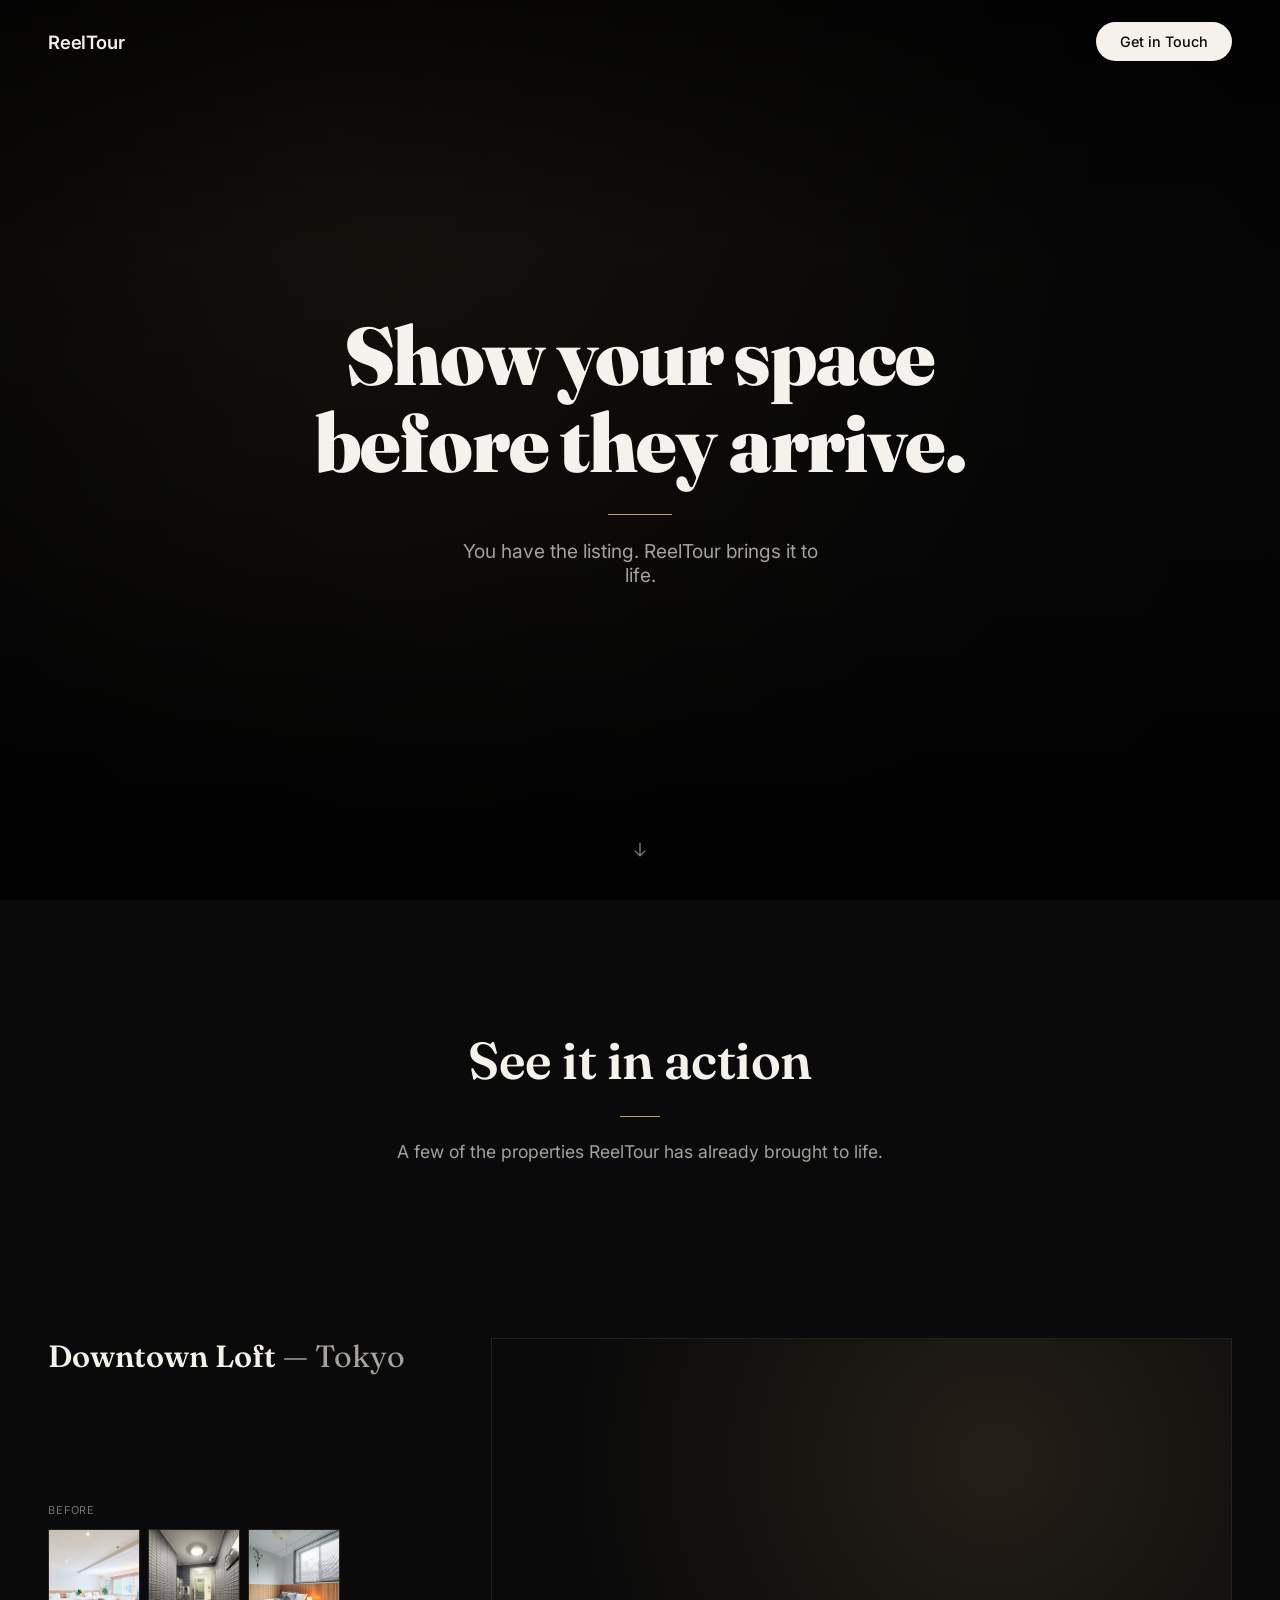
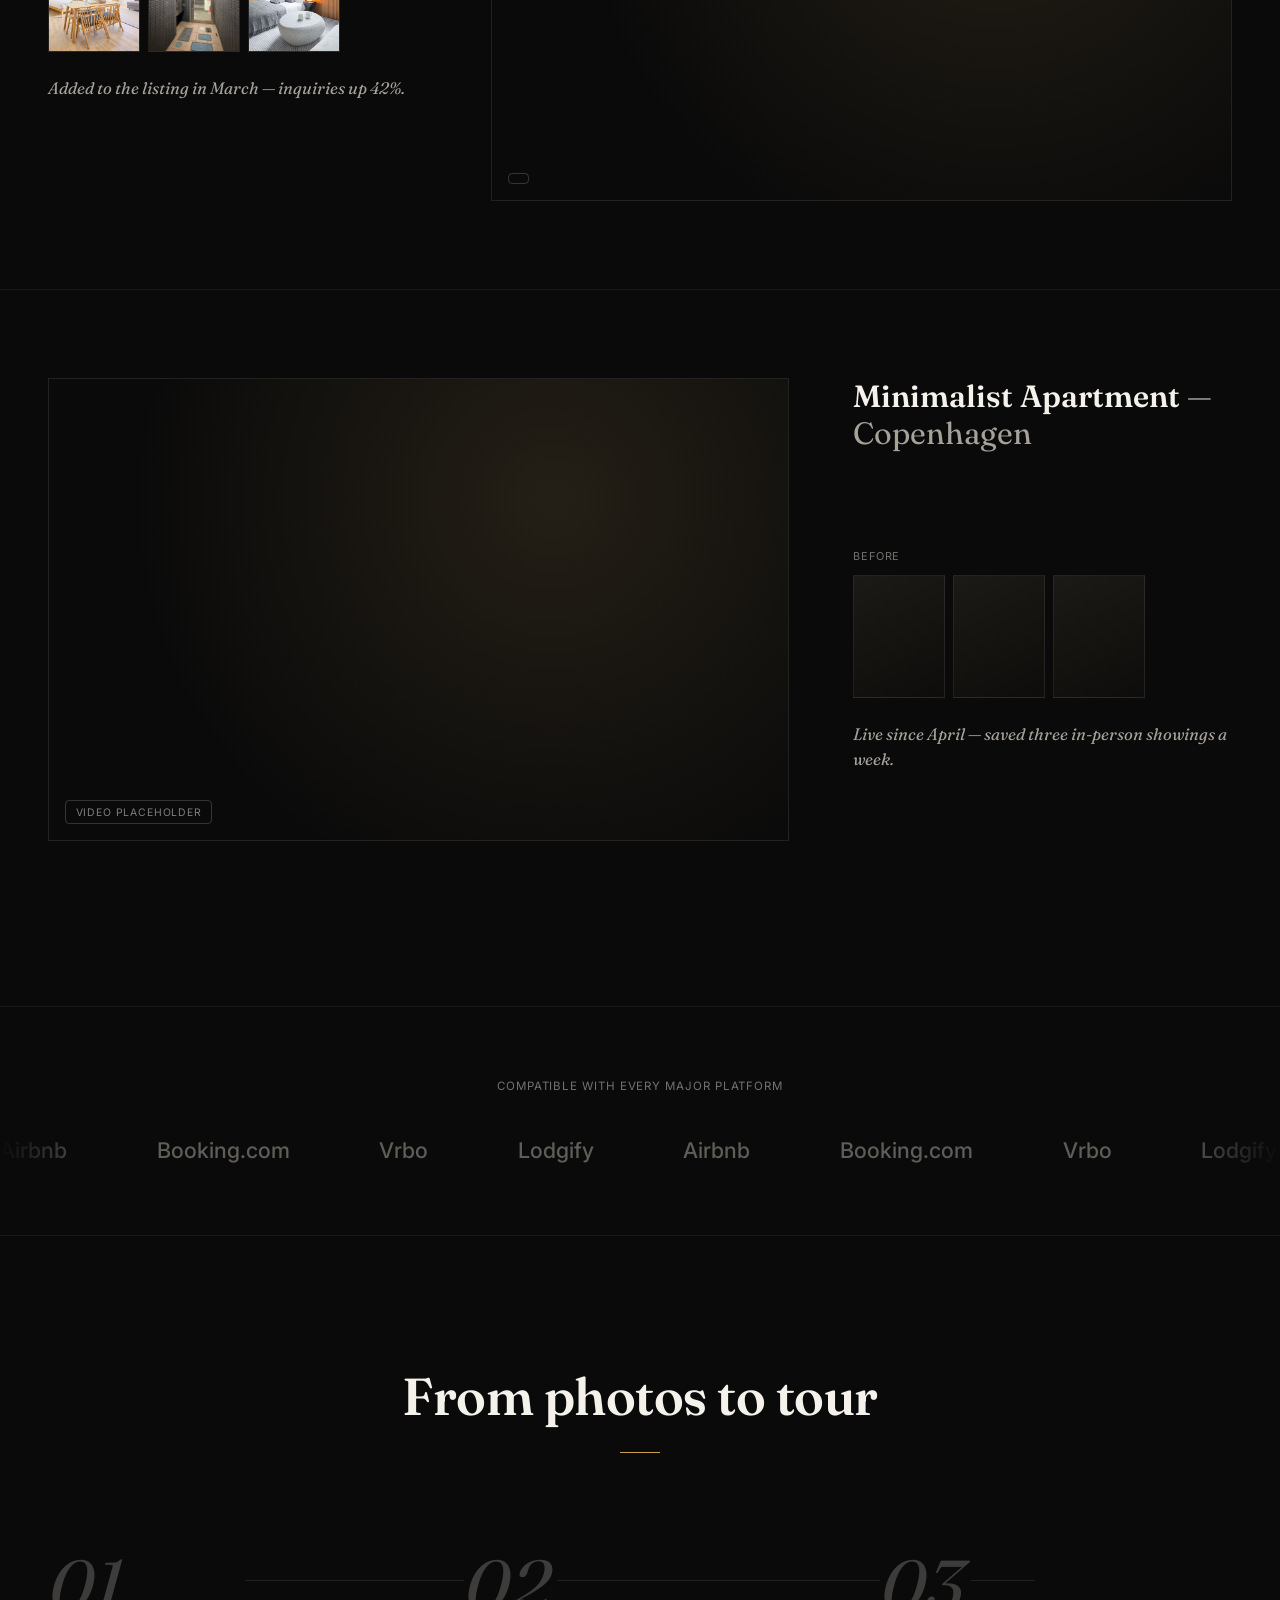
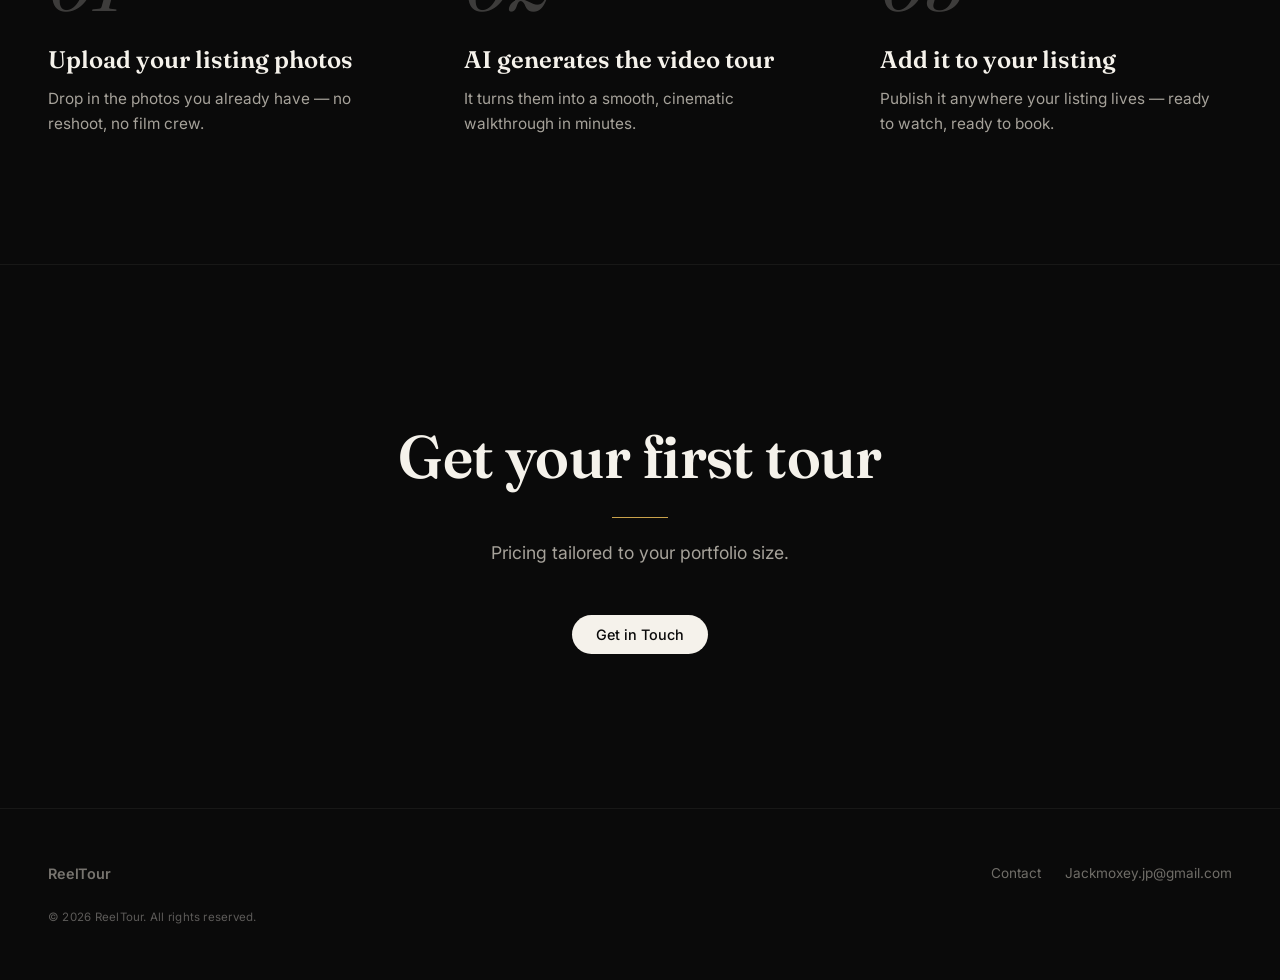
==== index.html @ 3b4f7ea1 "Update index.html" ====
<!doctype html>
<html lang="en">
<head>
  <meta charset="UTF-8">
  <meta name="viewport" content="width=device-width, initial-scale=1.0">
  <title>ReelTour — AI Video Tours for Real Estate</title>
  <meta name="description" content="ReelTour turns any listing into a cinematic AI-generated video tour. Show your space before they arrive.">

  <link rel="preconnect" href="https://fonts.googleapis.com">
  <link rel="preconnect" href="https://fonts.gstatic.com" crossorigin>
  <link href="https://fonts.googleapis.com/css2?family=Fraunces:opsz,wght@9..144,400;9..144,600;9..144,900&family=Inter:wght@400;500;600&display=swap" rel="stylesheet">

  <link rel="stylesheet" href="css/styles.css">
</head>
<body>

  <a class="skip-link" href="#main">Skip to content</a>

  <header class="nav" id="siteNav">
    <div class="nav__inner">
      <a class="nav__logo" href="#top">ReelTour</a>
      <a class="nav__cta" href="contact.html">Get in Touch</a>
    </div>
  </header>

  <main id="main">
    <section class="hero" id="top">

      <div class="hero__media" aria-hidden="true">
        <div class="hero__placeholder"></div>

        <!--
          VIDEO PLACEHOLDER
          Swap in a real property tour clip when it's ready:
            1. Add your file at assets/video/hero-tour.mp4
               (H.264 .mp4, ~1920×1080, 15–25s seamless loop, no audio needed)
            2. Uncomment the <source> line below.
          The animated gradient behind this element is a stand-in only.
          The video fades itself in automatically (see js/main.js) once it
          actually has a working source and starts playing — no other
          markup or CSS changes needed.
        -->
        <video class="hero__video" id="heroVideo" autoplay muted loop playsinline>
          <source src="hero_tour.mp4" type="video/mp4">
        </video>

        <div class="hero__overlay"></div>
      </div>


      <div class="hero__content">
        <h1 class="hero__headline">Show your space<br class="hero__headline-break"> before they arrive.</h1>
        <span class="hero__rule" aria-hidden="true"></span>
        <p class="hero__subhead">You have the listing. ReelTour brings it to life.</p>
      </div>

      <button class="hero__scroll" id="scrollCue" type="button" aria-label="Scroll down">
        <svg viewBox="0 0 24 24" width="20" height="20" fill="none" stroke="currentColor" stroke-width="1.5" stroke-linecap="round" stroke-linejoin="round">
          <path d="M12 4v14M6 13l6 6 6-6"/>
        </svg>
      </button>

    </section>

    <section class="case-studies" id="work">
      <div class="case-studies__intro">
        <h2 class="section-heading">See it in action</h2>
        <span class="section-rule" aria-hidden="true"></span>
        <p class="section-lede">A few of the properties ReelTour has already brought to life.</p>
      </div>

      <div class="case-studies__list">

        <!-- ============================================================
             Case study 1
             ============================================================ -->
        <article class="case-study">
          <div class="case-study__header">
            <h3 class="case-study__name">Downtown Loft <span class="case-study__location">— Tokyo</span></h3>
          </div>

          <div class="case-study__media">
            <div class="case-study__video-frame">
              <div class="case-study__video-placeholder" aria-hidden="true"></div>
              <!--
                Placeholder — swap in the finished tour:
                  1. Add assets/video/case-tokyo-loft.mp4
                  2. Uncomment the <source> line below.
                Fades in automatically once it has a source and starts playing.
              -->
              <video class="case-study__video" muted loop playsinline aria-hidden="true">
                <source src="tokyo_tour1.mp4" type="video/mp4">
              </video>
              <span class="case-study__media-tag"></span>
            </div>
          </div>

          <div class="case-study__details">
            <div class="case-study__before">
              <span class="case-study__before-label">Before</span>
              <div class="case-study__before-photos">
                  <img class="case-study__photo" src="Tour1.1.jpg" alt="Living room before AI video tour">
                  <img class="case-study__photo" src="Tour1.2.jpg" alt="Bedroom before AI video tour">
                  <img class="case-study__photo" src="Tour1.3.jpg" alt="Kitchen before AI video tour">
              </div>
            </div>
            <p class="case-study__result">Added to the listing in March — inquiries up 42%.</p>
          </div>
        </article>

        <!-- ============================================================
             Case study 2 — Cliffside Villa, Tulum
             Temporarily hidden: no real footage/photos yet (coming in the
             next few weeks). Everything below is left exactly as it was —
             to bring it back, delete the comment-opening line right below
             this one, and the comment-closing line right above case study 3.
             ============================================================
        <article class="case-study">
          <div class="case-study__header">
            <h3 class="case-study__name">Cliffside Villa <span class="case-study__location">— Tulum</span></h3>
          </div>

          <div class="case-study__media">
            <div class="case-study__video-frame">
              <div class="case-study__video-placeholder" aria-hidden="true"></div>
              [Placeholder: add assets/video/case-tulum-villa.mp4 and a
              matching <source> line when ready.]
              <video class="case-study__video" muted loop playsinline aria-hidden="true">
              </video>
              <span class="case-study__media-tag">Video placeholder</span>
            </div>
          </div>

          <div class="case-study__details">
            <div class="case-study__before">
              <span class="case-study__before-label">Before</span>
              <div class="case-study__before-photos">
                <div class="case-study__photo" aria-hidden="true"></div>
                <div class="case-study__photo" aria-hidden="true"></div>
                <div class="case-study__photo" aria-hidden="true"></div>
              </div>
            </div>
            <p class="case-study__result">Live since February — booked out five weeks faster.</p>
          </div>
        </article>
        -->

        <!-- ============================================================
             Case study 3 — Mountain Cabin, Aspen
             Temporarily hidden: no real footage/photos yet (coming in the
             next few weeks). Everything below is left exactly as it was —
             to bring it back, delete the comment-opening line right below
             this one, and the comment-closing line right above case study 4.
             ============================================================
        <article class="case-study">
          <div class="case-study__header">
            <h3 class="case-study__name">Mountain Cabin <span class="case-study__location">— Aspen</span></h3>
          </div>

          <div class="case-study__media">
            <div class="case-study__video-frame">
              <div class="case-study__video-placeholder" aria-hidden="true"></div>
              [Placeholder: add assets/video/case-aspen-cabin.mp4 and a
              matching <source> line when ready.]
              <video class="case-study__video" muted loop playsinline aria-hidden="true">
              </video>
              <span class="case-study__media-tag">Video placeholder</span>
            </div>
          </div>

          <div class="case-study__details">
            <div class="case-study__before">
              <span class="case-study__before-label">Before</span>
              <div class="case-study__before-photos">
                <div class="case-study__photo" aria-hidden="true"></div>
                <div class="case-study__photo" aria-hidden="true"></div>
                <div class="case-study__photo" aria-hidden="true"></div>
              </div>
            </div>
            <p class="case-study__result">Added in January — average time-on-listing down 38%.</p>
          </div>
        </article>
        -->

        <!-- ============================================================
             Case study 4
             ============================================================ -->
        <article class="case-study">
          <div class="case-study__header">
            <h3 class="case-study__name">Minimalist Apartment <span class="case-study__location">— Copenhagen</span></h3>
          </div>

          <div class="case-study__media">
            <div class="case-study__video-frame">
              <div class="case-study__video-placeholder" aria-hidden="true"></div>
              <!--
                Placeholder — swap in the finished tour:
                  1. Add assets/video/case-copenhagen-apartment.mp4
                  2. Uncomment the <source> line below.
              -->
              <video class="case-study__video" muted loop playsinline aria-hidden="true">
                <!-- <source src="assets/video/case-copenhagen-apartment.mp4" type="video/mp4"> -->
              </video>
              <span class="case-study__media-tag">Video placeholder</span>
            </div>
          </div>

          <div class="case-study__details">
            <div class="case-study__before">
              <span class="case-study__before-label">Before</span>
              <div class="case-study__before-photos">
                <div class="case-study__photo" aria-hidden="true"></div>
                <div class="case-study__photo" aria-hidden="true"></div>
                <div class="case-study__photo" aria-hidden="true"></div>
              </div>
            </div>
            <p class="case-study__result">Live since April — saved three in-person showings a week.</p>
          </div>
        </article>

      </div>
    </section>

    <section class="platforms">
      <p class="platforms__label">Compatible with every major platform</p>

      <!-- Real, accessible summary of the marquee's content — the marquee
           itself is decorative and hidden from assistive tech below. -->
      <p class="visually-hidden">Works with listings on Airbnb, Booking.com, Vrbo, and Lodgify.</p>

      <!--
        Placeholder wordmarks — swap each <span class="platforms__item">
        for the platform's real <img> logo once you have the official
        files. Keep both `.platforms__group` blocks identical (the second
        is an exact copy of the first) — js/main.js reads the first group
        as the base set and clones it into both groups as many times as
        needed to fill the marquee's width (a single copy of 4 short
        wordmarks is narrower than most monitors, so two copies alone
        aren't enough to stay seamless on a wide screen — this is what
        clones extra repeats to fix), then keeps both groups in sync so
        the loop stays exact at any viewport width.
      -->
      <div class="platforms__marquee" aria-hidden="true">
        <div class="platforms__track">
          <div class="platforms__group">
            <span class="platforms__item">Airbnb</span>
            <span class="platforms__item">Booking.com</span>
            <span class="platforms__item">Vrbo</span>
            <span class="platforms__item">Lodgify</span>
          </div>
          <div class="platforms__group">
            <span class="platforms__item">Airbnb</span>
            <span class="platforms__item">Booking.com</span>
            <span class="platforms__item">Vrbo</span>
            <span class="platforms__item">Lodgify</span>
          </div>
        </div>
      </div>
    </section>

    <section class="how-it-works">
      <div class="how-it-works__intro">
        <h2 class="section-heading">From photos to tour</h2>
        <span class="section-rule" aria-hidden="true"></span>
      </div>

      <div class="how-it-works__steps-wrap">
        <div class="how-it-works__thread" aria-hidden="true"></div>

        <ol class="how-it-works__steps">
          <li class="step">
            <span class="step__number" aria-hidden="true">01</span>
            <h3 class="step__title">Upload your listing photos</h3>
            <p class="step__description">Drop in the photos you already have — no reshoot, no film crew.</p>
          </li>

          <li class="step">
            <span class="step__number" aria-hidden="true">02</span>
            <h3 class="step__title">AI generates the video tour</h3>
            <p class="step__description">It turns them into a smooth, cinematic walkthrough in minutes.</p>
          </li>

          <li class="step">
            <span class="step__number" aria-hidden="true">03</span>
            <h3 class="step__title">Add it to your listing</h3>
            <p class="step__description">Publish it anywhere your listing lives — ready to watch, ready to book.</p>
          </li>
        </ol>
      </div>
    </section>

    <section class="cta-final">
      <div class="cta-final__inner">
        <h2 class="section-heading">Get your first tour</h2>
        <span class="section-rule" aria-hidden="true"></span>
        <p class="section-lede">Pricing tailored to your portfolio size.</p>

        <!-- Reuses .nav__cta so it always matches the nav pill exactly. -->
        <a class="nav__cta cta-final__button" href="contact.html">Get in Touch</a>
      </div>
    </section>
  </main>

  <footer class="site-footer">
    <div class="site-footer__row">
      <span class="site-footer__brand">ReelTour</span>
      <div class="site-footer__links">
        <a class="site-footer__link" href="contact.html">Contact</a>
        <a class="site-footer__link" href="mailto:Jackmoxey.jp@gmail.com">Jackmoxey.jp@gmail.com</a>
      </div>
    </div>
    <p class="site-footer__copyright">© 2026 ReelTour. All rights reserved.</p>
  </footer>

  <script src="js/main.js"></script>
</body>
</html>
---- css/styles.css ----
/* ========================================================================
   ReelTour — tokens
   ======================================================================== */

:root {
  --color-bg: #0a0a0a;
  --color-nav-scrolled: rgba(10, 10, 10, 0.82);
  --color-text-primary: #f5f2eb;
  --color-text-secondary: #a6a29a;
  --color-accent: #c9a24b;
  --color-accent-light: #e0c275;
  --color-border: rgba(245, 242, 235, 0.1);
  --color-error: #e2836b;

  --font-display: "Fraunces", "Iowan Old Style", serif;
  --font-body: "Inter", -apple-system, BlinkMacSystemFont, "Segoe UI", sans-serif;

  --nav-height: 84px;
  --ease: cubic-bezier(0.16, 0.84, 0.44, 1);
}

/* ========================================================================
   Reset / base
   ======================================================================== */

*,
*::before,
*::after {
  box-sizing: border-box;
}

html {
  scroll-behavior: smooth;
}

body {
  margin: 0;
  background: var(--color-bg);
  color: var(--color-text-primary);
  font-family: var(--font-body);
  -webkit-font-smoothing: antialiased;
  -moz-osx-font-smoothing: grayscale;
}

img,
video {
  max-width: 100%;
  display: block;
}

button {
  font: inherit;
}

.skip-link {
  position: absolute;
  left: -999px;
  top: 0;
  background: var(--color-text-primary);
  color: var(--color-bg);
  padding: 0.75rem 1.25rem;
  border-radius: 4px;
  z-index: 1000;
  text-decoration: none;
  font-weight: 500;
}

.skip-link:focus {
  left: 1rem;
  top: 1rem;
}

.visually-hidden {
  position: absolute;
  width: 1px;
  height: 1px;
  padding: 0;
  margin: -1px;
  overflow: hidden;
  clip: rect(0, 0, 0, 0);
  white-space: nowrap;
  border: 0;
}

/* ========================================================================
   Nav
   ======================================================================== */

.nav {
  position: fixed;
  top: 0;
  left: 0;
  right: 0;
  z-index: 100;
  height: var(--nav-height);
  display: flex;
  align-items: center;
  background-color: transparent;
  border-bottom: 1px solid transparent;
  transition:
    background-color 0.4s var(--ease),
    border-color 0.4s var(--ease);
}

.nav.is-scrolled {
  background-color: var(--color-nav-scrolled);
  backdrop-filter: blur(14px);
  -webkit-backdrop-filter: blur(14px);
  border-bottom-color: var(--color-border);
}

.nav__inner {
  width: 100%;
  max-width: 1400px;
  margin: 0 auto;
  padding: 0 clamp(1.25rem, 4vw, 3rem);
  display: flex;
  align-items: center;
  justify-content: space-between;
}

.nav__logo {
  font-family: var(--font-body);
  font-weight: 600;
  font-size: 1.15rem;
  letter-spacing: -0.01em;
  color: var(--color-text-primary);
  text-decoration: none;
}

.nav__logo:focus-visible,
.nav__cta:focus-visible,
.hero__scroll:focus-visible {
  outline: 2px solid var(--color-accent);
  outline-offset: 4px;
  border-radius: 4px;
}

.nav__cta {
  display: inline-flex;
  align-items: center;
  justify-content: center;
  padding: 0.7rem 1.5rem;
  background-color: var(--color-text-primary);
  color: var(--color-bg);
  font-size: 0.9rem;
  font-weight: 500;
  text-decoration: none;
  border: none;
  border-radius: 999px;
  cursor: pointer;
  transition:
    background-color 0.3s var(--ease),
    transform 0.3s var(--ease),
    opacity 0.3s var(--ease);
}

/* So this class also works cleanly on a <button> (the contact form's
   submit uses it too, for an identical pill regardless of element). */
.nav__cta:disabled {
  opacity: 0.55;
  cursor: not-allowed;
}

.nav__cta:hover {
  background-color: var(--color-accent);
  transform: translateY(-1px);
}

/* ========================================================================
   Hero
   ======================================================================== */

.hero {
  position: relative;
  height: 100vh;
  height: 100dvh;
  min-height: 520px;
  display: flex;
  align-items: center;
  justify-content: center;
  overflow: hidden;
  isolation: isolate;
}

/* --- background media stack --- */

.hero__media {
  position: absolute;
  inset: 0;
  z-index: 0;
  animation: hero-kenburns 26s var(--ease) infinite alternate;
}

.hero__placeholder {
  position: absolute;
  /* Oversized relative to its box so the drift transform below never
     exposes an edge — and, unlike an animated background-position, a
     transform doesn't recompute against the container on every resize
     frame, so this stays smooth while the window is being dragged. */
  inset: -10%;
  background-color: #0a0a0a;
  background-image:
    radial-gradient(circle at 30% 20%, #241f16 0%, #0a0a0a 55%),
    linear-gradient(135deg, #17130d, #0a0a0a 60%);
  background-repeat: no-repeat;
  background-size: cover;
  animation: hero-drift 22s ease-in-out infinite alternate;
}

.hero__video {
  position: absolute;
  inset: 0;
  width: 100%;
  height: 100%;
  object-fit: cover;
  opacity: 0;
  transition: opacity 1.2s ease;
}

/* Revealed by js/main.js once the video actually has a source and is
   playing — until then the animated placeholder above stays visible. */
.hero__video.is-ready {
  opacity: 1;
}

.hero__overlay {
  position: absolute;
  inset: 0;
  background:
    linear-gradient(
      180deg,
      rgba(0, 0, 0, 0.72) 0%,
      rgba(0, 0, 0, 0.4) 28%,
      rgba(0, 0, 0, 0.48) 62%,
      rgba(0, 0, 0, 0.85) 100%
    ),
    radial-gradient(ellipse at center, rgba(0, 0, 0, 0) 35%, rgba(0, 0, 0, 0.45) 100%);
}

@keyframes hero-kenburns {
  from {
    transform: scale(1);
  }
  to {
    transform: scale(1.06);
  }
}

@keyframes hero-drift {
  from {
    transform: translate3d(0, 0, 0) scale(1);
  }
  to {
    transform: translate3d(-3%, -2%, 0) scale(1.05);
  }
}

.hero__media-tag {
  position: absolute;
  left: clamp(1.25rem, 4vw, 3rem);
  bottom: 1.5rem;
  z-index: 2;
  font-size: 0.68rem;
  letter-spacing: 0.08em;
  text-transform: uppercase;
  color: rgba(245, 242, 235, 0.45);
  border: 1px solid rgba(245, 242, 235, 0.18);
  padding: 0.35rem 0.65rem;
  border-radius: 4px;
  pointer-events: none;
}

/* --- content --- */

.hero__content {
  position: relative;
  z-index: 2;
  text-align: center;
  padding: 0 1.5rem;
  max-width: 900px;
  display: flex;
  flex-direction: column;
  align-items: center;
}

.hero__headline {
  margin: 0;
  font-family: var(--font-display);
  font-weight: 900;
  font-size: clamp(2.6rem, 6.4vw, 5.75rem);
  line-height: 1.06;
  letter-spacing: -0.015em;
  color: var(--color-text-primary);
  opacity: 0;
  transform: translateY(14px);
  animation: hero-fadeup 0.9s 0.15s var(--ease) forwards;
}

.hero__rule {
  width: 0;
  height: 1px;
  background: var(--color-accent);
  margin: 1.75rem 0 1.5rem;
  animation: hero-drawrule 1.1s 0.55s var(--ease) forwards;
}

.hero__subhead {
  margin: 0;
  font-weight: 400;
  font-size: clamp(1rem, 1.5vw, 1.2rem);
  color: var(--color-text-secondary);
  max-width: 32ch;
  opacity: 0;
  animation: hero-fadeup 0.8s 0.85s var(--ease) forwards;
}

@keyframes hero-fadeup {
  from {
    opacity: 0;
    transform: translateY(14px);
  }
  to {
    opacity: 1;
    transform: translateY(0);
  }
}

@keyframes hero-drawrule {
  to {
    width: 64px;
  }
}

/* --- scroll indicator --- */

.hero__scroll {
  position: absolute;
  left: 50%;
  bottom: 2rem;
  transform: translateX(-50%);
  z-index: 2;
  background: none;
  border: none;
  color: rgba(245, 242, 235, 0.55);
  cursor: pointer;
  padding: 0.5rem;
  display: flex;
  opacity: 0;
  animation:
    hero-fadein 1s 1.2s var(--ease) forwards,
    hero-bob 2.2s 1.2s ease-in-out infinite;
}

.hero__scroll:hover {
  color: var(--color-accent);
}

@keyframes hero-bob {
  0%,
  100% {
    transform: translateX(-50%) translateY(0);
  }
  50% {
    transform: translateX(-50%) translateY(6px);
  }
}

@keyframes hero-fadein {
  to {
    opacity: 1;
  }
}

/* ========================================================================
   Case studies
   ======================================================================== */

.case-studies {
  position: relative;
  z-index: 1;
  background: var(--color-bg);
  padding: clamp(5rem, 10vw, 8rem) 0 clamp(3rem, 6vw, 5rem);
}

.case-studies__intro {
  max-width: 640px;
  margin: 0 auto clamp(3rem, 7vw, 5.5rem);
  padding: 0 clamp(1.25rem, 4vw, 3rem);
  text-align: center;
}

/* Shared "section intro" typography — heading + small gold rule (+
   optional lede) — reused by every major section below the hero so the
   page reads as one system rather than one-off headings per section. */
.section-heading {
  margin: 0;
  font-family: var(--font-display);
  font-weight: 600;
  font-size: clamp(2rem, 4.2vw, 3.25rem);
  letter-spacing: -0.01em;
  color: var(--color-text-primary);
}

.section-rule {
  display: block;
  width: 40px;
  height: 1px;
  background: var(--color-accent);
  margin: 1.5rem auto;
}

.section-lede {
  margin: 0;
  font-size: clamp(0.98rem, 1.4vw, 1.1rem);
  color: var(--color-text-secondary);
}

.case-studies__list {
  /* Plain block stacking — the entries are already block-level <article>s.
     (A flex column here previously fought with each entry's own
     `margin: 0 auto` centering: explicit auto margins on a flex child
     suppress stretch, so entries shrank to fit-content instead of filling
     the row, which badly skewed the grid column math at wide viewports.) */
  display: block;
}

/* --- individual entry --- */

.case-study {
  display: grid;
  grid-template-columns: minmax(240px, 32%) 1fr;
  grid-template-rows: auto 1fr;
  column-gap: clamp(2rem, 5vw, 4.5rem);
  row-gap: 1.75rem;
  align-items: center;
  max-width: 1400px;
  margin: 0 auto;
  padding: clamp(3rem, 7vw, 5.5rem) clamp(1.25rem, 4vw, 3rem);
}

.case-study:not(:first-child) {
  border-top: 1px solid rgba(245, 242, 235, 0.06);
}

.case-study__header {
  grid-column: 1;
  grid-row: 1;
}

.case-study__details {
  grid-column: 1;
  grid-row: 2;
}

.case-study__media {
  grid-column: 2;
  grid-row: 1 / 3;
}

/* even entries mirror the layout so it doesn't read as one repeated block */
.case-study:nth-child(even) {
  grid-template-columns: 1fr minmax(240px, 32%);
}

.case-study:nth-child(even) .case-study__media {
  grid-column: 1;
}

.case-study:nth-child(even) .case-study__header,
.case-study:nth-child(even) .case-study__details {
  grid-column: 2;
}

/* scroll-reveal — see js/main.js; content stays visible without JS */
.js .case-study {
  opacity: 0;
  transform: translateY(28px);
  transition:
    opacity 0.9s var(--ease),
    transform 0.9s var(--ease);
}

.js .case-study.is-visible {
  opacity: 1;
  transform: none;
}

.case-study__name {
  margin: 0;
  font-family: var(--font-display);
  font-weight: 600;
  font-size: clamp(1.5rem, 2.4vw, 2rem);
  line-height: 1.2;
  color: var(--color-text-primary);
}

.case-study__location {
  color: var(--color-text-secondary);
  font-weight: 400;
}

/* --- media / video frame --- */

.case-study__video-frame {
  position: relative;
  overflow: hidden;
  aspect-ratio: 16 / 10;
  border: 1px solid rgba(245, 242, 235, 0.1);
}

.case-study__video-placeholder {
  position: absolute;
  inset: -10%;
  background-color: #0a0a0a;
  background-image:
    radial-gradient(circle at 65% 30%, #241f16 0%, #0a0a0a 60%),
    linear-gradient(135deg, #17130d, #0a0a0a 65%);
  background-repeat: no-repeat;
  background-size: cover;
  animation: hero-drift 24s ease-in-out infinite alternate;
}

.case-study__video {
  position: absolute;
  inset: 0;
  width: 100%;
  height: 100%;
  object-fit: cover;
  opacity: 0;
  transition: opacity 1.2s ease;
}

.case-study__video.is-ready {
  opacity: 1;
}

.case-study__media-tag {
  position: absolute;
  left: 1rem;
  bottom: 1rem;
  z-index: 2;
  font-size: 0.65rem;
  letter-spacing: 0.08em;
  text-transform: uppercase;
  color: rgba(245, 242, 235, 0.5);
  border: 1px solid rgba(245, 242, 235, 0.18);
  padding: 0.3rem 0.6rem;
  border-radius: 4px;
  pointer-events: none;
}

/* --- before photos + result --- */

.case-study__before-label {
  display: block;
  font-size: 0.68rem;
  letter-spacing: 0.08em;
  text-transform: uppercase;
  color: rgba(245, 242, 235, 0.45);
  margin-bottom: 0.75rem;
}

.case-study__before-photos {
  display: flex;
  gap: 0.5rem;
  margin-bottom: 1.5rem;
}

.case-study__photo {
  display: block;
  width: 25%;
  max-width: 92px;
  aspect-ratio: 3 / 4;
  /* Crop to fill the box instead of stretching — matters once this is a
     real <img> rather than the empty placeholder div (which this
     background is still the fallback for, e.g. while an image loads). */
  object-fit: cover;
  object-position: center;
  background: linear-gradient(155deg, #1c1a16 0%, #0e0d0b 100%);
  border: 1px solid rgba(245, 242, 235, 0.08);
}

.case-study__result {
  margin: 0;
  font-family: var(--font-display);
  font-style: italic;
  font-weight: 400;
  font-size: clamp(0.98rem, 1.3vw, 1.1rem);
  line-height: 1.5;
  color: var(--color-text-secondary);
  max-width: 42ch;
}

/* ========================================================================
   Platforms marquee
   ======================================================================== */

.platforms {
  border-top: 1px solid rgba(245, 242, 235, 0.06);
  padding: clamp(3rem, 6vw, 4.5rem) 0;
}

.platforms__label {
  margin: 0 0 clamp(2rem, 4vw, 2.75rem);
  padding: 0 clamp(1.25rem, 4vw, 3rem);
  text-align: center;
  font-size: 0.72rem;
  letter-spacing: 0.08em;
  text-transform: uppercase;
  color: rgba(245, 242, 235, 0.45);
}

.platforms__marquee {
  position: relative;
  overflow: hidden;
  /* Fade the row into the edges instead of a hard cut. */
  -webkit-mask-image: linear-gradient(
    90deg,
    transparent 0,
    #000 8%,
    #000 92%,
    transparent 100%
  );
  mask-image: linear-gradient(
    90deg,
    transparent 0,
    #000 8%,
    #000 92%,
    transparent 100%
  );
}

.platforms__track {
  display: flex;
  width: max-content;
  animation-name: platforms-scroll;
  /* Fallback for no-JS: js/main.js overrides this with a value computed
     from the actual content width, so speed stays constant regardless
     of viewport size or how many repeats it ends up cloning in. */
  animation-duration: 40s;
  animation-timing-function: linear;
  animation-iteration-count: infinite;
  will-change: transform;
}

.platforms__marquee:hover .platforms__track {
  animation-play-state: paused;
}

.platforms__group {
  display: flex;
  align-items: center;
  flex-shrink: 0;
  gap: clamp(3rem, 7vw, 6rem);
  /* Trailing gap matches the item gap, so the two groups (placed with no
     gap of their own between them) read as one continuous, evenly-spaced
     sequence — that's what lets translateX(-50%) below loop with no seam. */
  padding-right: clamp(3rem, 7vw, 6rem);
}

.platforms__item {
  font-weight: 500;
  font-size: clamp(1.05rem, 2vw, 1.35rem);
  color: var(--color-text-secondary);
  opacity: 0.55;
  white-space: nowrap;
}

@keyframes platforms-scroll {
  from {
    transform: translateX(0);
  }
  to {
    transform: translateX(-50%);
  }
}

/* ========================================================================
   How it works
   ======================================================================== */

.how-it-works {
  border-top: 1px solid rgba(245, 242, 235, 0.06);
  padding: clamp(5rem, 10vw, 8rem) 0;
}

.how-it-works__intro {
  max-width: 640px;
  margin: 0 auto clamp(4rem, 8vw, 6rem);
  padding: 0 clamp(1.25rem, 4vw, 3rem);
  text-align: center;
}

.how-it-works__steps-wrap {
  position: relative;
  max-width: 1400px;
  margin: 0 auto;
  padding: 0 clamp(1.25rem, 4vw, 3rem);
}

/* A quiet line threading through the three step numbers, reinforcing
   that this is one simple sequence rather than three separate ideas. */
.how-it-works__thread {
  position: absolute;
  top: 1.9rem;
  left: calc(16.6667% + clamp(1.25rem, 4vw, 3rem) * 0.6667);
  right: calc(16.6667% + clamp(1.25rem, 4vw, 3rem) * 0.6667);
  height: 1px;
  background: rgba(245, 242, 235, 0.1);
}

.how-it-works__steps {
  position: relative;
  z-index: 1;
  list-style: none;
  margin: 0;
  padding: 0;
  display: grid;
  grid-template-columns: repeat(3, 1fr);
  gap: clamp(2.5rem, 6vw, 4rem);

  /* Content fades up together once the section scrolls into view — see
     js/main.js. Stays visible with no JS, same pattern as case studies. */
  opacity: 1;
  transform: none;
}

.js .how-it-works__steps {
  opacity: 0;
  transform: translateY(24px);
  transition:
    opacity 0.9s var(--ease),
    transform 0.9s var(--ease);
}

.js .how-it-works__steps.is-visible {
  opacity: 1;
  transform: none;
}

.step {
  text-align: left;
}

.step__number {
  display: block;
  font-family: var(--font-display);
  font-style: italic;
  font-weight: 400;
  font-size: clamp(3rem, 6vw, 4.5rem);
  line-height: 1;
  color: rgba(245, 242, 235, 0.22);
  margin: 0 0 1.5rem;
  background: var(--color-bg);
  /* Sits on the thread without a visible seam through the digits. */
  width: fit-content;
  padding-right: 0.5rem;
}

.step__title {
  margin: 0 0 0.75rem;
  font-family: var(--font-display);
  font-weight: 600;
  font-size: clamp(1.25rem, 2vw, 1.5rem);
  line-height: 1.25;
  color: var(--color-text-primary);
}

.step__description {
  margin: 0;
  font-size: clamp(0.95rem, 1.2vw, 1.05rem);
  line-height: 1.6;
  color: var(--color-text-secondary);
  max-width: 34ch;
}

/* ========================================================================
   Final CTA
   ======================================================================== */

.cta-final {
  border-top: 1px solid rgba(245, 242, 235, 0.06);
  padding: clamp(6rem, 12vw, 10rem) clamp(1.25rem, 4vw, 3rem);
  text-align: center;
}

.cta-final__inner {
  max-width: 560px;
  margin: 0 auto;
}

/* Slightly larger than the standard section heading — this is the page's
   closing, primary conversion moment, so it earns a touch more weight. */
.cta-final .section-heading {
  font-size: clamp(2.25rem, 5vw, 3.75rem);
}

.cta-final .section-rule {
  width: 56px;
}

.cta-final .section-lede {
  margin-bottom: clamp(2.5rem, 5vw, 3.25rem);
}

.js .cta-final__inner {
  opacity: 0;
  transform: translateY(24px);
  transition:
    opacity 0.9s var(--ease),
    transform 0.9s var(--ease);
}

.js .cta-final__inner.is-visible {
  opacity: 1;
  transform: none;
}

/* ========================================================================
   Footer
   ======================================================================== */

.site-footer {
  border-top: 1px solid rgba(245, 242, 235, 0.06);
  padding: clamp(2.5rem, 5vw, 3.5rem) clamp(1.25rem, 4vw, 3rem);
}

.site-footer__row {
  display: flex;
  align-items: center;
  justify-content: space-between;
  flex-wrap: wrap;
  gap: 0.75rem 1.5rem;
  max-width: 1400px;
  margin: 0 auto;
}

.site-footer__brand {
  font-weight: 600;
  font-size: 0.9rem;
  letter-spacing: -0.01em;
  color: var(--color-text-secondary);
  opacity: 0.7;
}

.site-footer__links {
  display: flex;
  align-items: center;
  flex-wrap: wrap;
  gap: 0.5rem 1.5rem;
}

.site-footer__link {
  font-size: 0.85rem;
  color: var(--color-text-secondary);
  opacity: 0.65;
  text-decoration: none;
  transition:
    opacity 0.3s var(--ease),
    color 0.3s var(--ease);
}

.site-footer__link:hover {
  opacity: 1;
  color: var(--color-accent);
}

.site-footer__link:focus-visible {
  outline: 2px solid var(--color-accent);
  outline-offset: 4px;
  border-radius: 4px;
  opacity: 1;
}

.site-footer__copyright {
  margin: clamp(1.25rem, 3vw, 1.75rem) auto 0;
  max-width: 1400px;
  font-size: 0.72rem;
  letter-spacing: 0.02em;
  color: rgba(245, 242, 235, 0.35);
}

/* ========================================================================
   Contact page
   ======================================================================== */

.contact {
  position: relative;
  max-width: 640px;
  margin: 0 auto;
  padding: calc(var(--nav-height) + clamp(4rem, 10vw, 7rem)) clamp(1.25rem, 4vw, 3rem) clamp(6rem, 10vw, 8rem);
}

/* A quiet echo of the hero's warm gradient — ties this page back to the
   same cinematic language without a video, kept static and subtle. */
.contact::before {
  content: "";
  position: absolute;
  top: 0;
  left: 50%;
  transform: translateX(-50%);
  width: 900px;
  max-width: 160%;
  height: 480px;
  background: radial-gradient(circle at 50% 0%, rgba(201, 162, 75, 0.1) 0%, rgba(201, 162, 75, 0) 70%);
  pointer-events: none;
  z-index: 0;
}

.contact__intro,
.contact-form,
.contact-form__success {
  position: relative;
  z-index: 1;
}

.contact__intro {
  text-align: center;
  margin-bottom: clamp(3rem, 6vw, 4rem);
}

.contact-form {
  display: flex;
  flex-direction: column;
  gap: 1.5rem;
  text-align: left;
}

.contact-form__field {
  display: flex;
  flex-direction: column;
  gap: 0.6rem;
}

.contact-form__label {
  font-size: 0.75rem;
  letter-spacing: 0.06em;
  text-transform: uppercase;
  color: rgba(245, 242, 235, 0.55);
}

.contact-form__optional {
  text-transform: none;
  letter-spacing: normal;
  color: rgba(245, 242, 235, 0.35);
}

.contact-form__input {
  width: 100%;
  padding: 0.85rem 1rem;
  background-color: rgba(245, 242, 235, 0.04);
  border: 1px solid rgba(245, 242, 235, 0.14);
  border-radius: 8px;
  color: var(--color-text-primary);
  font-family: var(--font-body);
  font-size: 1rem;
  transition:
    border-color 0.3s var(--ease),
    background-color 0.3s var(--ease),
    box-shadow 0.3s var(--ease);
}

.contact-form__input::placeholder {
  color: rgba(245, 242, 235, 0.32);
}

.contact-form__input:hover {
  border-color: rgba(245, 242, 235, 0.24);
}

.contact-form__input:focus {
  outline: none;
  border-color: var(--color-accent);
  background-color: rgba(245, 242, 235, 0.06);
  box-shadow: 0 0 0 3px rgba(201, 162, 75, 0.18);
}

.contact-form__input--textarea {
  min-height: 160px;
  line-height: 1.6;
  resize: vertical;
}

.contact-form__submit-row {
  margin-top: 0.5rem;
  display: flex;
  flex-direction: column;
  align-items: flex-start;
  gap: 1rem;
}

.contact-form__error {
  margin: 0;
  font-size: 0.9rem;
  color: var(--color-error);
}

.contact-form__error a {
  color: inherit;
}

.contact-form__success {
  text-align: center;
  padding: clamp(1.5rem, 4vw, 2.5rem) 0;
}

.contact-form__success-heading {
  margin: 0 0 0.75rem;
  font-family: var(--font-display);
  font-weight: 600;
  font-size: clamp(1.75rem, 3vw, 2.25rem);
  color: var(--color-text-primary);
}

.contact-form__success-text {
  margin: 0;
  font-size: 1.05rem;
  color: var(--color-text-secondary);
}

/* ========================================================================
   Reduced motion
   ======================================================================== */

@media (prefers-reduced-motion: reduce) {
  html {
    scroll-behavior: auto;
  }

  .hero__media,
  .hero__placeholder {
    animation: none;
  }

  .hero__headline,
  .hero__subhead {
    animation: none;
    opacity: 1;
    transform: none;
  }

  .hero__rule {
    animation: none;
    width: 64px;
  }

  .hero__scroll {
    animation: none;
    opacity: 1;
  }

  .case-study__video-placeholder {
    animation: none;
  }

  .js .case-study {
    opacity: 1;
    transform: none;
    transition: none;
  }

  .platforms__track {
    animation: none;
  }

  .js .how-it-works__steps {
    opacity: 1;
    transform: none;
    transition: none;
  }

  .js .cta-final__inner {
    opacity: 1;
    transform: none;
    transition: none;
  }
}

/* ========================================================================
   Small screens
   ======================================================================== */

@media (max-width: 640px) {
  .hero__media-tag {
    display: none;
  }

  /* Let the headline find its own line breaks on narrow screens instead
     of forcing the two-line split meant for wider viewports. */
  .hero__headline-break {
    display: none;
  }

  .hero__headline {
    font-size: clamp(2rem, 9.5vw, 2.75rem);
  }

  .case-study__before-photos {
    margin-bottom: 1.25rem;
  }

  .site-footer__row {
    flex-direction: column;
    justify-content: center;
    text-align: center;
  }

  .site-footer__copyright {
    text-align: center;
  }
}

@media (max-width: 860px) {
  /* Single column: name → video (the proof) → before photos → result. */
  .case-study,
  .case-study:nth-child(even) {
    display: flex;
    flex-direction: column;
    align-items: stretch;
    gap: 1.5rem;
    padding: clamp(2.75rem, 8vw, 4rem) clamp(1.25rem, 4vw, 3rem);
  }

  .case-study__header {
    order: 1;
  }

  .case-study__media {
    order: 2;
  }

  .case-study__details {
    order: 3;
  }

  /* Stack the steps and swap the horizontal thread for short vertical
     ticks between them — the same "connected sequence" idea, adapted to
     a single column. */
  .how-it-works__thread {
    display: none;
  }

  .how-it-works__steps {
    grid-template-columns: 1fr;
    gap: 2.75rem;
  }

  .step:not(:first-child) {
    position: relative;
    padding-top: 2.75rem;
  }

  .step:not(:first-child)::before {
    content: "";
    position: absolute;
    top: 0;
    left: 0;
    width: 1px;
    height: 1.75rem;
    background: rgba(245, 242, 235, 0.15);
  }
}
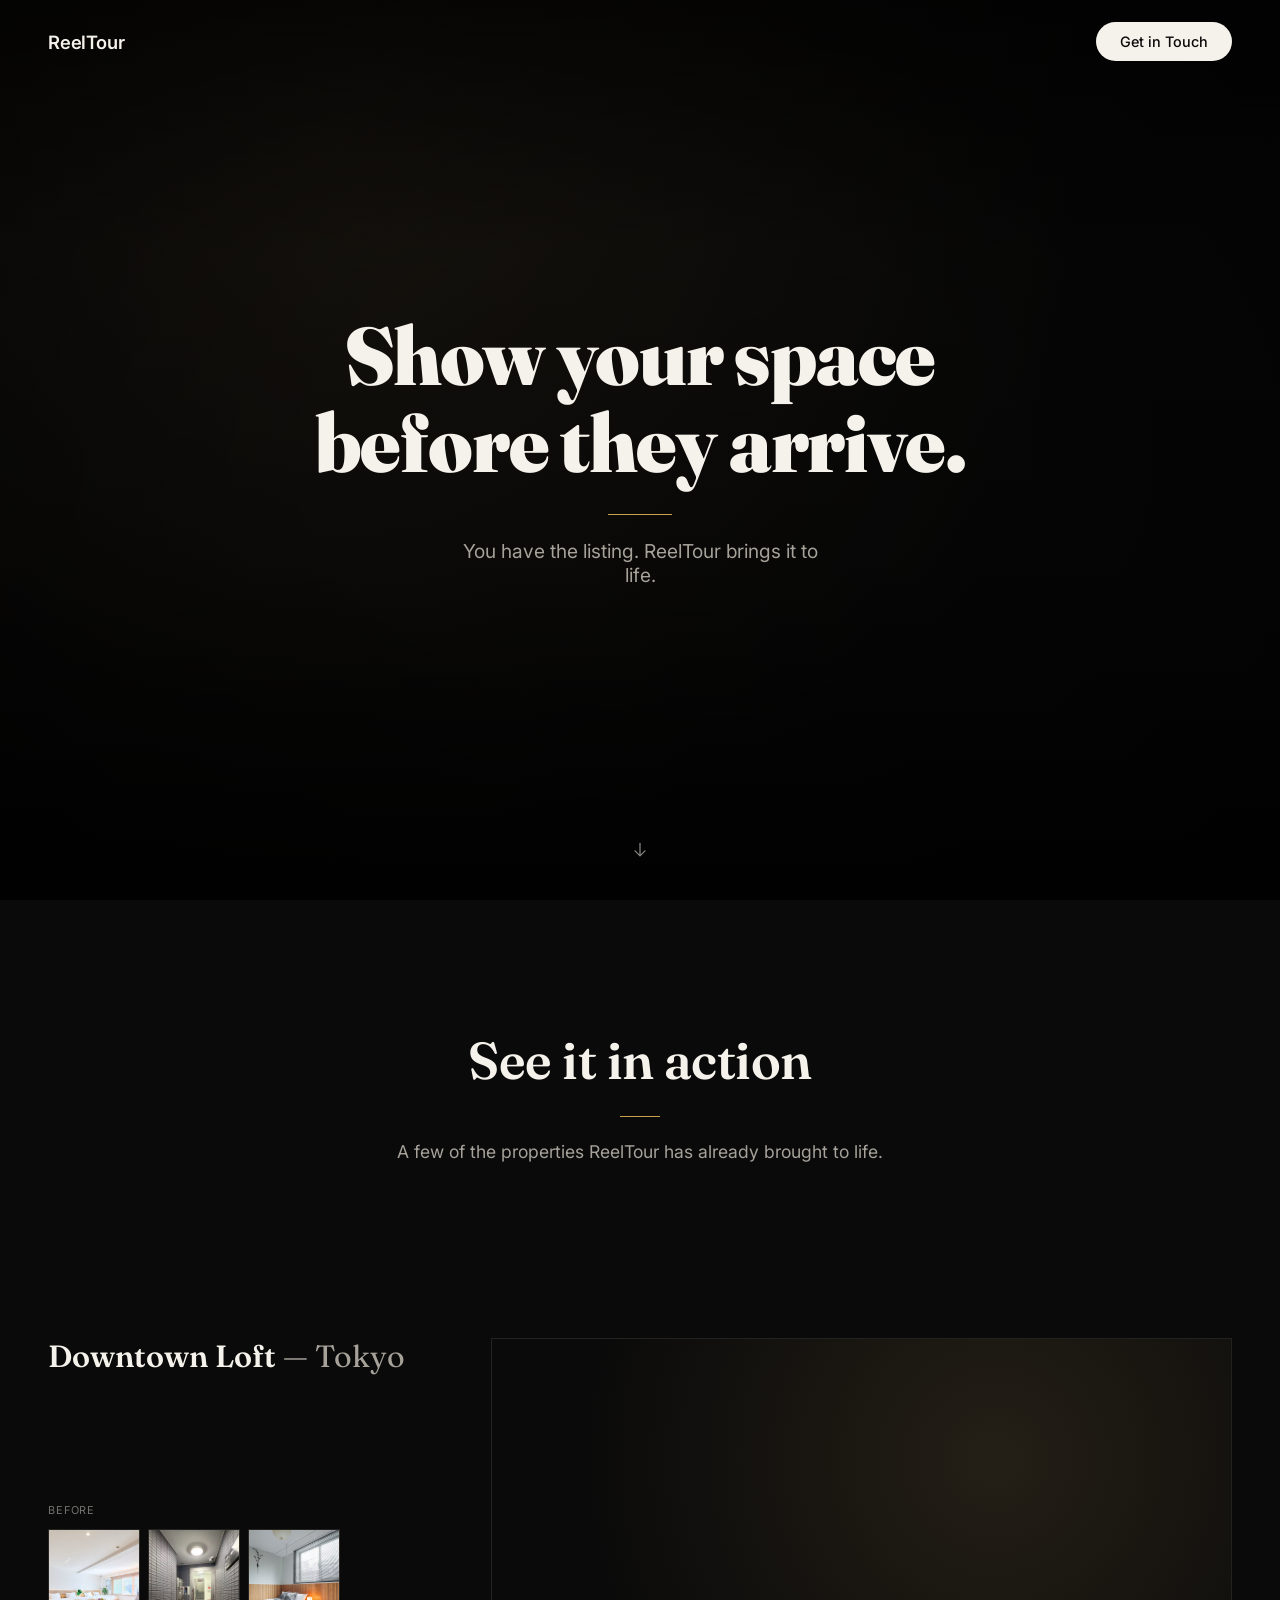
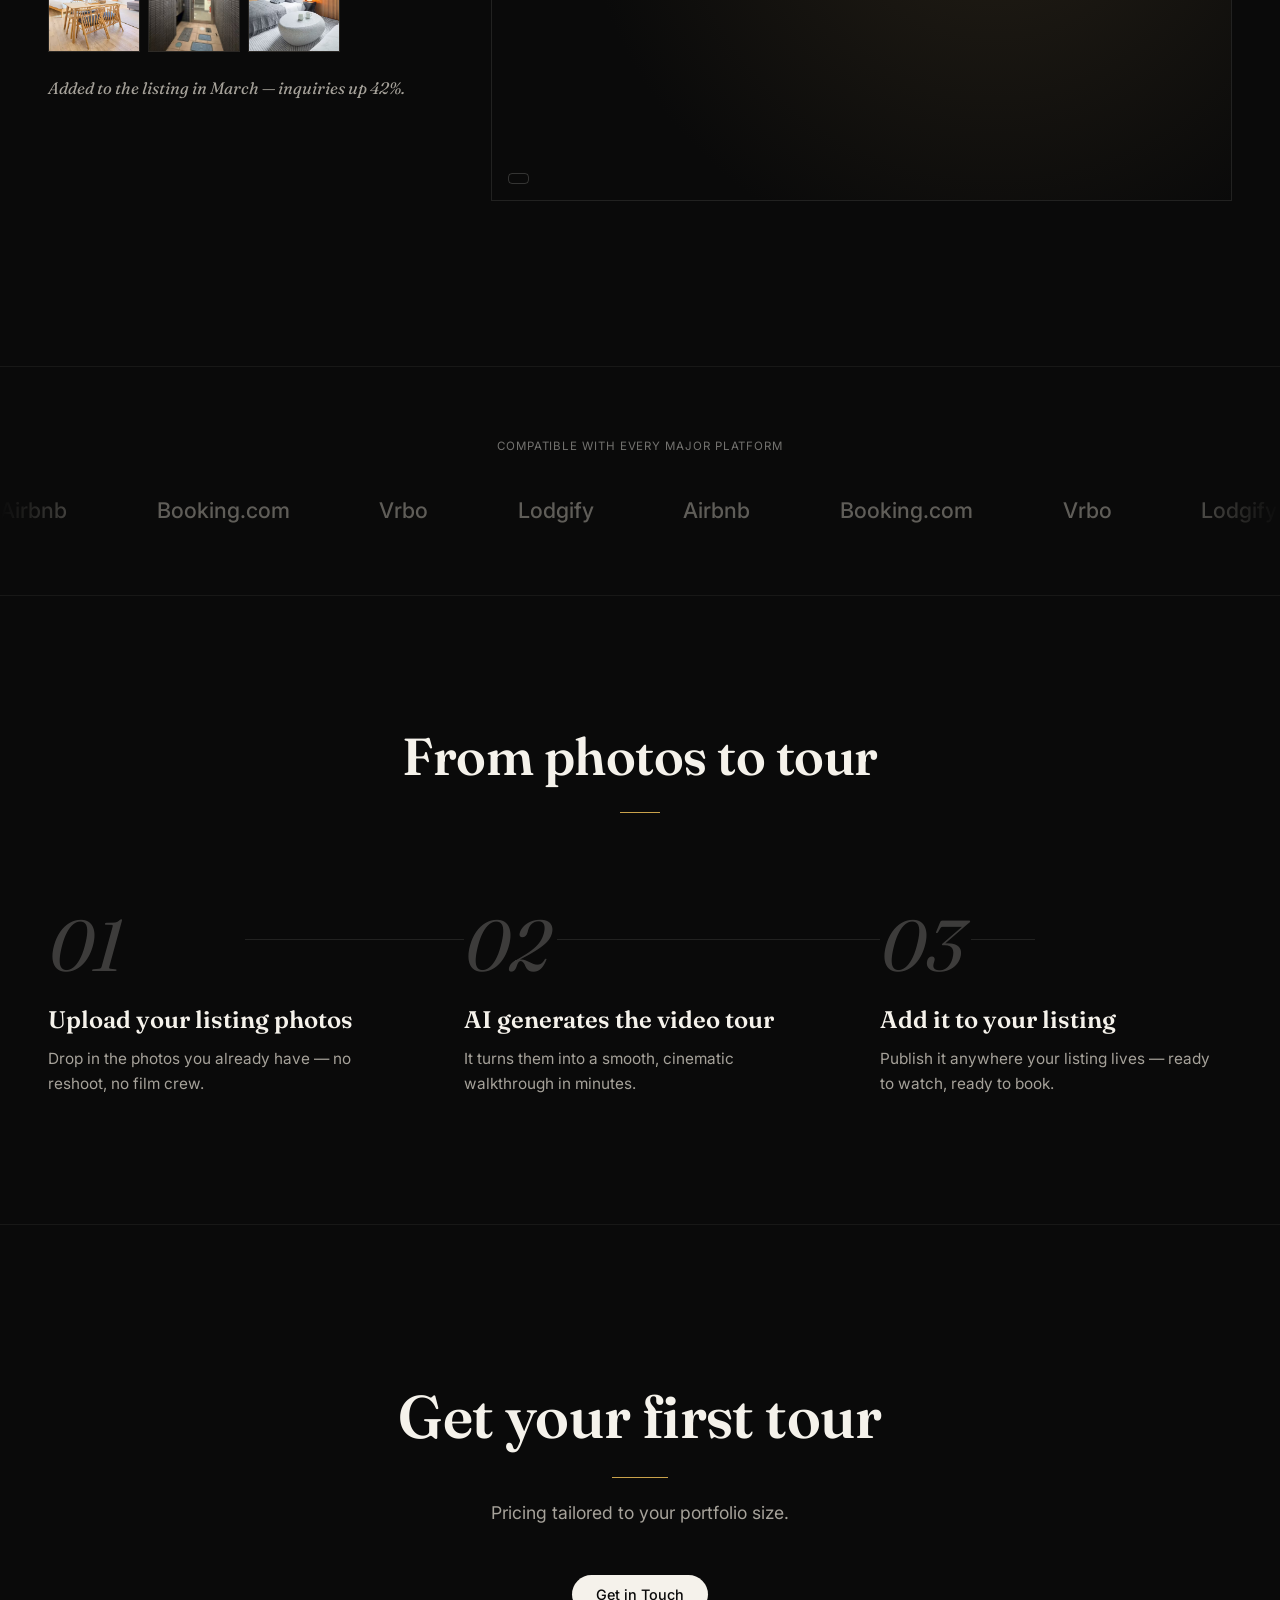
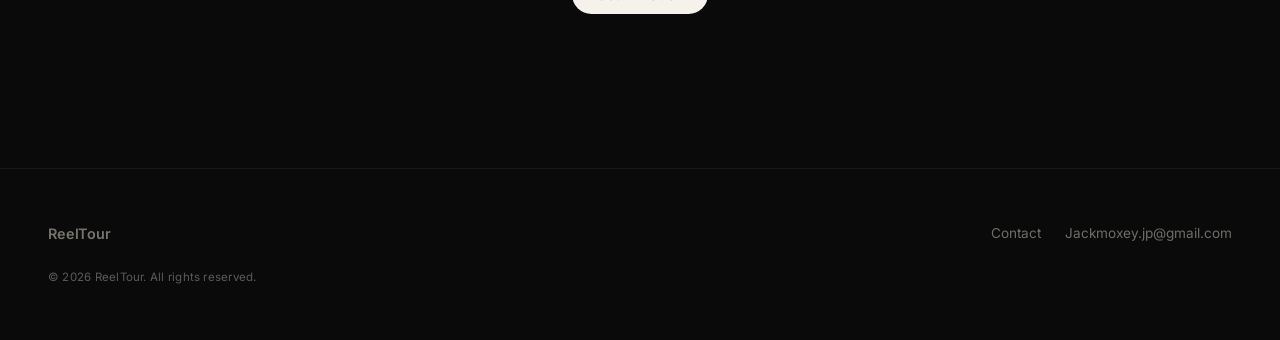
==== commit 4d5bd9af: "Update index.html" ====
--- a/index.html
+++ b/index.html
@@ -185,6 +185,8 @@
         <!-- ============================================================
              Case study 4
              ============================================================ -->
+       
+      <!--
         <article class="case-study">
           <div class="case-study__header">
             <h3 class="case-study__name">Minimalist Apartment <span class="case-study__location">— Copenhagen</span></h3>
@@ -193,13 +195,8 @@
           <div class="case-study__media">
             <div class="case-study__video-frame">
               <div class="case-study__video-placeholder" aria-hidden="true"></div>
-              <!--
-                Placeholder — swap in the finished tour:
-                  1. Add assets/video/case-copenhagen-apartment.mp4
-                  2. Uncomment the <source> line below.
-              -->
               <video class="case-study__video" muted loop playsinline aria-hidden="true">
-                <!-- <source src="assets/video/case-copenhagen-apartment.mp4" type="video/mp4"> -->
+                
               </video>
               <span class="case-study__media-tag">Video placeholder</span>
             </div>
@@ -217,7 +214,7 @@
             <p class="case-study__result">Live since April — saved three in-person showings a week.</p>
           </div>
         </article>
-
+    -->
       </div>
     </section>
 
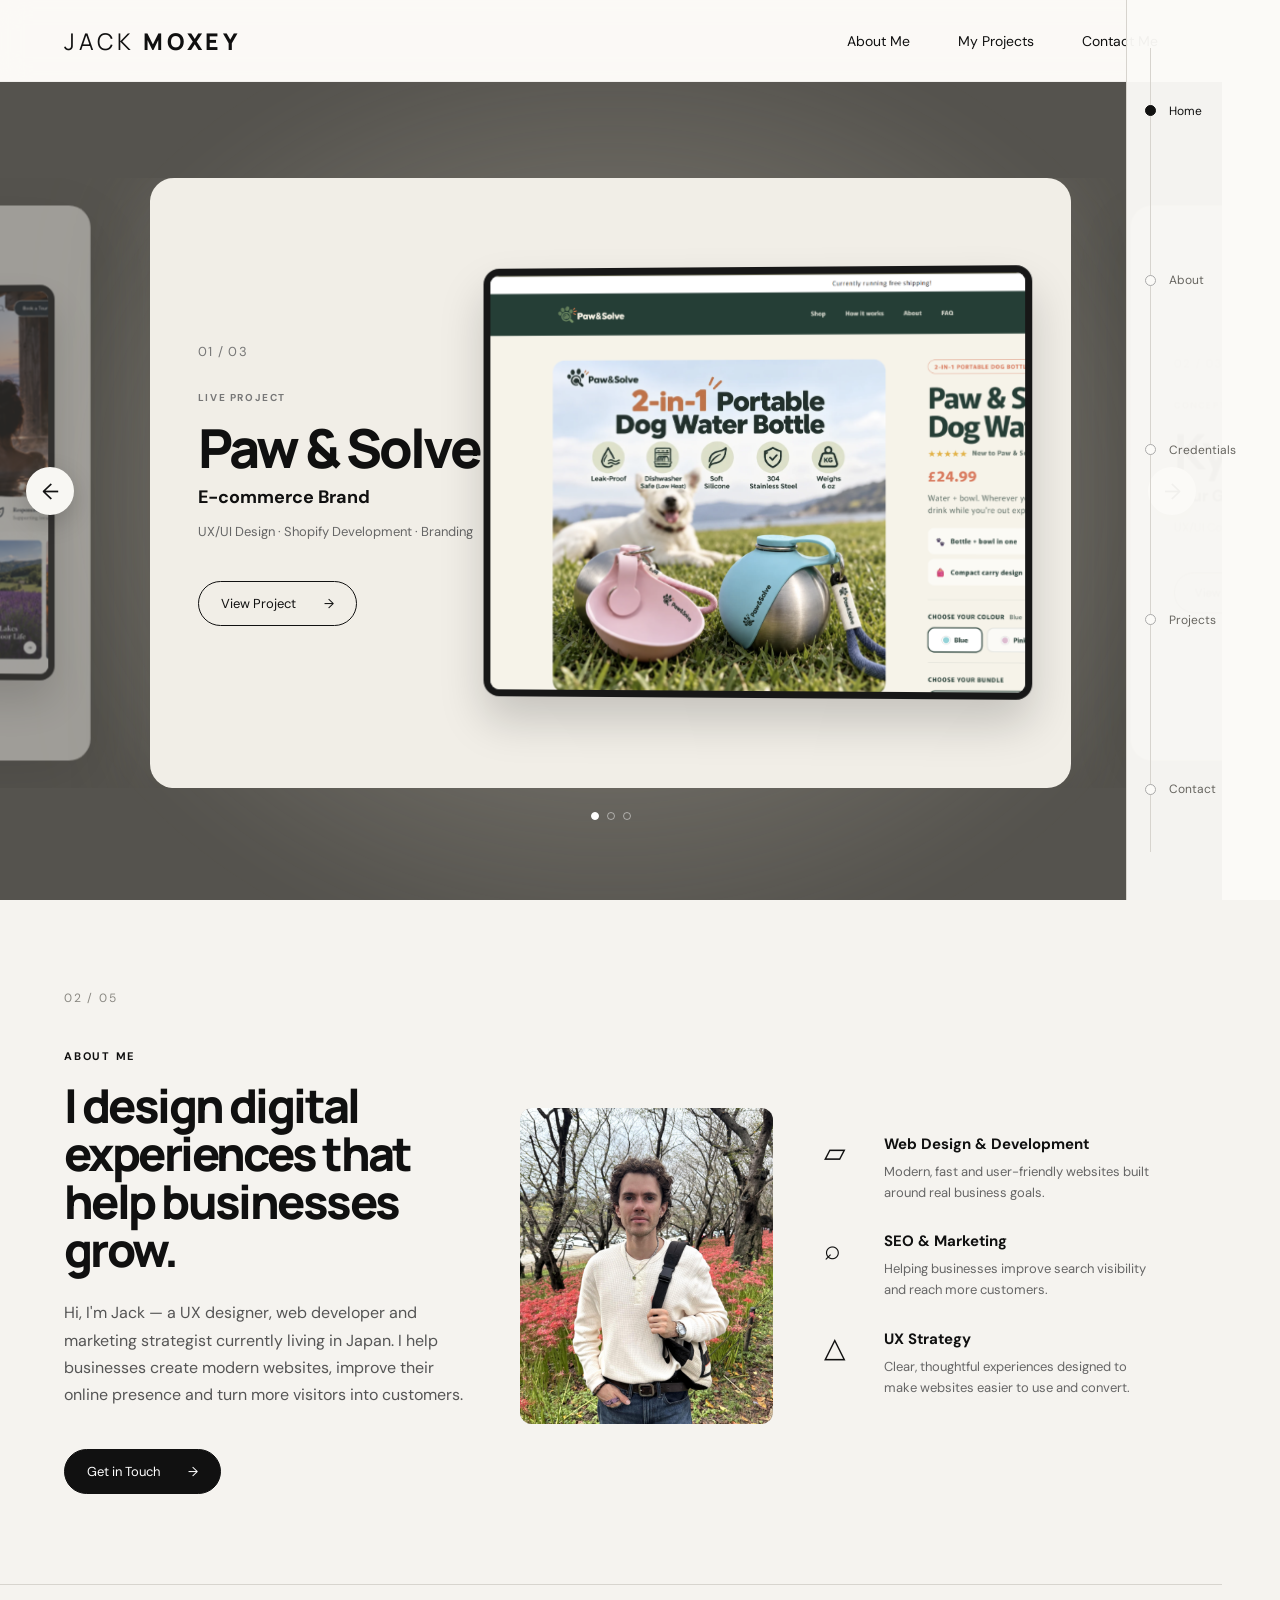
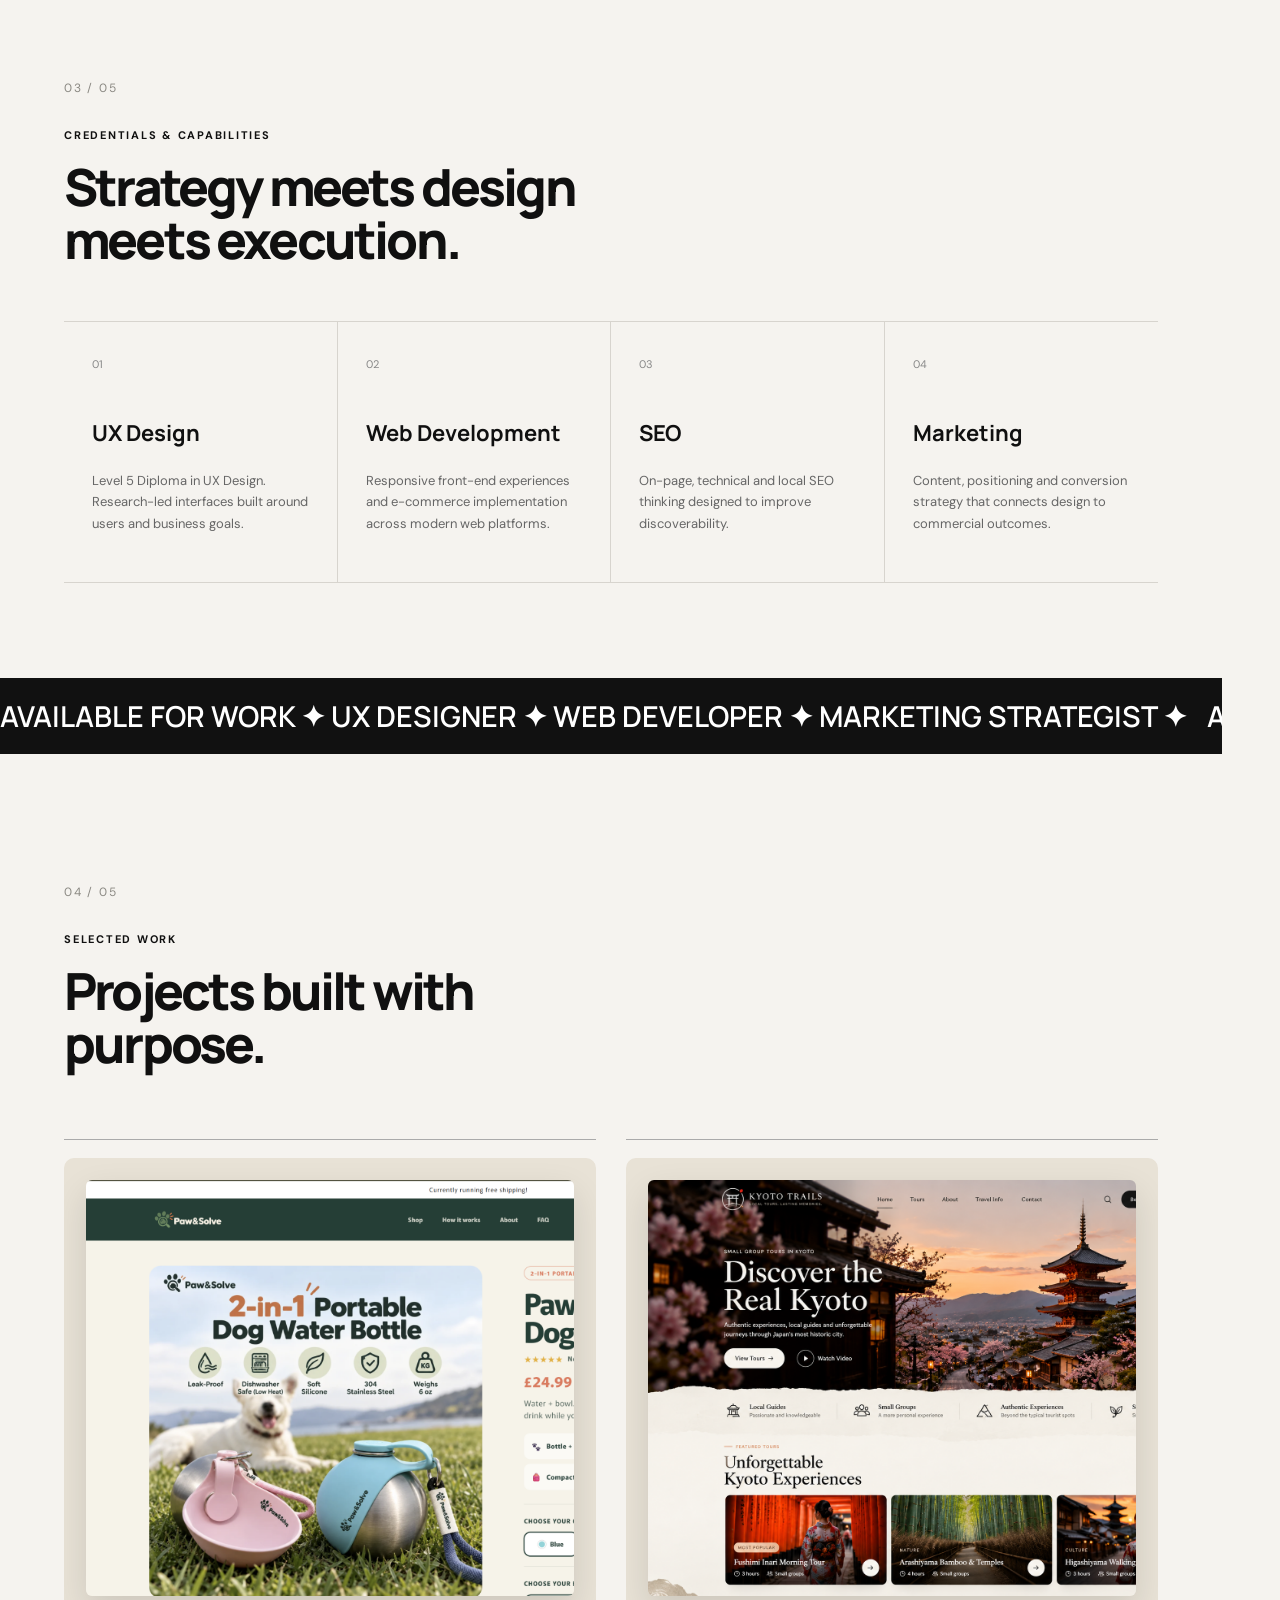
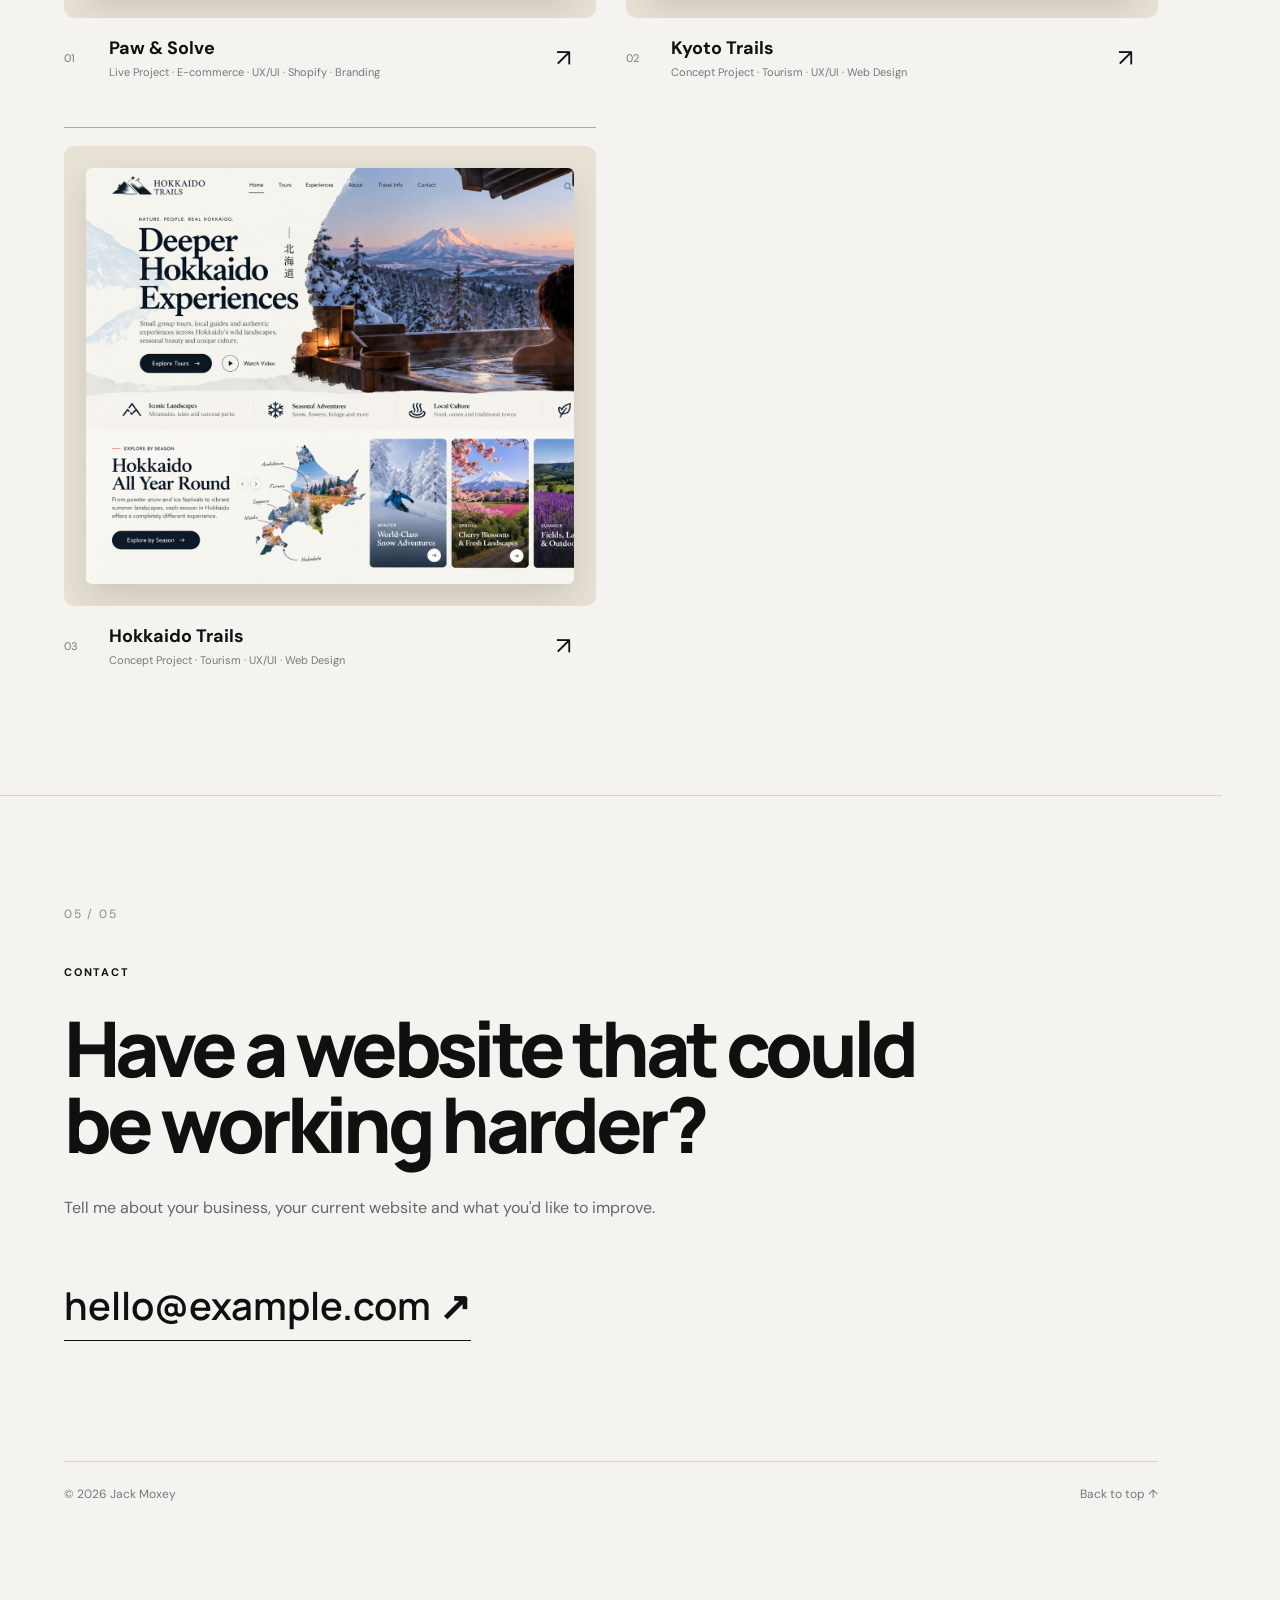
==== commit a99ba881: "Add files via upload" ====
--- a/index.html
+++ b/index.html
@@ -1,314 +1,153 @@
 <!doctype html>
 <html lang="en">
 <head>
-  <meta charset="UTF-8">
-  <meta name="viewport" content="width=device-width, initial-scale=1.0">
-  <title>ReelTour — AI Video Tours for Real Estate</title>
-  <meta name="description" content="ReelTour turns any listing into a cinematic AI-generated video tour. Show your space before they arrive.">
-
+  <meta charset="utf-8">
+  <meta name="viewport" content="width=device-width,initial-scale=1">
+  <meta name="description" content="Jack Moxey — UX designer, web developer and marketing strategist helping businesses build better digital experiences.">
+  <title>Jack Moxey — UX Designer & Web Developer</title>
   <link rel="preconnect" href="https://fonts.googleapis.com">
   <link rel="preconnect" href="https://fonts.gstatic.com" crossorigin>
-  <link href="https://fonts.googleapis.com/css2?family=Fraunces:opsz,wght@9..144,400;9..144,600;9..144,900&family=Inter:wght@400;500;600&display=swap" rel="stylesheet">
-
-  <link rel="stylesheet" href="css/styles.css">
+  <link href="https://fonts.googleapis.com/css2?family=DM+Sans:wght@400;500;600;700&family=Manrope:wght@400;500;600;700;800&display=swap" rel="stylesheet">
+  <link rel="stylesheet" href="styles.css">
 </head>
 <body>
-
-  <a class="skip-link" href="#main">Skip to content</a>
-
-  <header class="nav" id="siteNav">
-    <div class="nav__inner">
-      <a class="nav__logo" href="#top">ReelTour</a>
-      <a class="nav__cta" href="contact.html">Get in Touch</a>
-    </div>
+  <header class="topbar">
+    <a class="brand" href="#home" aria-label="Jack Moxey home"><span>JACK</span> MOXEY</a>
+    <nav class="topnav" aria-label="Primary navigation">
+      <a href="#about">About Me</a>
+      <a href="#projects">My Projects</a>
+      <a href="#contact">Contact Me</a>
+    </nav>
+    <button class="menu-button" aria-label="Open menu" aria-expanded="false">Menu</button>
   </header>
 
-  <main id="main">
-    <section class="hero" id="top">
+  <aside class="rail" aria-label="Page sections">
+    <div class="rail-line"></div>
+    <nav>
+      <a href="#home" class="rail-link active" data-section="home"><i></i><span>Home</span></a>
+      <a href="#about" class="rail-link" data-section="about"><i></i><span>About</span></a>
+      <a href="#credentials" class="rail-link" data-section="credentials"><i></i><span>Credentials</span></a>
+      <a href="#projects" class="rail-link" data-section="projects"><i></i><span>Projects</span></a>
+      <a href="#contact" class="rail-link" data-section="contact"><i></i><span>Contact</span></a>
+    </nav>
+  </aside>
 
-      <div class="hero__media" aria-hidden="true">
-        <div class="hero__placeholder"></div>
-
-        <!--
-          VIDEO PLACEHOLDER
-          Swap in a real property tour clip when it's ready:
-            1. Add your file at assets/video/hero-tour.mp4
-               (H.264 .mp4, ~1920×1080, 15–25s seamless loop, no audio needed)
-            2. Uncomment the <source> line below.
-          The animated gradient behind this element is a stand-in only.
-          The video fades itself in automatically (see js/main.js) once it
-          actually has a working source and starts playing — no other
-          markup or CSS changes needed.
-        -->
-        <video class="hero__video" id="heroVideo" autoplay muted loop playsinline>
-          <source src="hero_tour.mp4" type="video/mp4">
-        </video>
-
-        <div class="hero__overlay"></div>
-      </div>
-
-
-      <div class="hero__content">
-        <h1 class="hero__headline">Show your space<br class="hero__headline-break"> before they arrive.</h1>
-        <span class="hero__rule" aria-hidden="true"></span>
-        <p class="hero__subhead">You have the listing. ReelTour brings it to life.</p>
-      </div>
-
-      <button class="hero__scroll" id="scrollCue" type="button" aria-label="Scroll down">
-        <svg viewBox="0 0 24 24" width="20" height="20" fill="none" stroke="currentColor" stroke-width="1.5" stroke-linecap="round" stroke-linejoin="round">
-          <path d="M12 4v14M6 13l6 6 6-6"/>
-        </svg>
-      </button>
-
-    </section>
-
-    <section class="case-studies" id="work">
-      <div class="case-studies__intro">
-        <h2 class="section-heading">See it in action</h2>
-        <span class="section-rule" aria-hidden="true"></span>
-        <p class="section-lede">A few of the properties ReelTour has already brought to life.</p>
-      </div>
-
-      <div class="case-studies__list">
-
-        <!-- ============================================================
-             Case study 1
-             ============================================================ -->
-        <article class="case-study">
-          <div class="case-study__header">
-            <h3 class="case-study__name">Downtown Loft <span class="case-study__location">— Tokyo</span></h3>
+  <main>
+    <section id="home" class="hero section-observed">
+      <div class="carousel-shell">
+        <button class="carousel-arrow prev" aria-label="Previous project">←</button>
+        <div class="carousel-viewport">
+          <div class="carousel-track">
+            <article class="slide featured project-slide is-active">
+              <div class="feature-copy">
+                <span class="counter">01 / 03</span>
+                <span class="project-kicker">LIVE PROJECT</span>
+                <h1>Paw &amp; Solve</h1>
+                <h2>E-commerce Brand</h2>
+                <p>UX/UI Design · Shopify Development · Branding</p>
+                <a class="outline-btn" href="#projects">View Project <span>→</span></a>
+              </div>
+              <div class="project-shot hero-shot"><img src="assets/paw-and-solve-product-page.png" alt="Paw &amp; Solve e-commerce product page"></div>
+            </article>
+            <article class="slide featured project-slide">
+              <div class="feature-copy">
+                <span class="counter">02 / 03</span>
+                <span class="project-kicker">CONCEPT PROJECT</span>
+                <h1>Kyoto Trails</h1>
+                <h2>Tour Guide Website</h2>
+                <p>UX/UI Concept · Tourism · Web Design</p>
+                <a class="outline-btn" href="#projects">View Project <span>→</span></a>
+              </div>
+              <div class="project-shot hero-shot"><img src="assets/kyoto-trails.png" alt="Kyoto Trails tourism website concept"></div>
+            </article>
+            <article class="slide featured project-slide">
+              <div class="feature-copy">
+                <span class="counter">03 / 03</span>
+                <span class="project-kicker">CONCEPT PROJECT</span>
+                <h1>Hokkaido Trails</h1>
+                <h2>Tour Guide Website</h2>
+                <p>UX/UI Concept · Tourism · Web Design</p>
+                <a class="outline-btn" href="#projects">View Project <span>→</span></a>
+              </div>
+              <div class="project-shot hero-shot"><img src="assets/hokkaido-trails.png" alt="Hokkaido Trails tourism website concept"></div>
+            </article>
           </div>
-
-          <div class="case-study__media">
-            <div class="case-study__video-frame">
-              <div class="case-study__video-placeholder" aria-hidden="true"></div>
-              <!--
-                Placeholder — swap in the finished tour:
-                  1. Add assets/video/case-tokyo-loft.mp4
-                  2. Uncomment the <source> line below.
-                Fades in automatically once it has a source and starts playing.
-              -->
-              <video class="case-study__video" muted loop playsinline aria-hidden="true">
-                <source src="tokyo_tour1.mp4" type="video/mp4">
-              </video>
-              <span class="case-study__media-tag"></span>
-            </div>
-          </div>
-
-          <div class="case-study__details">
-            <div class="case-study__before">
-              <span class="case-study__before-label">Before</span>
-              <div class="case-study__before-photos">
-                  <img class="case-study__photo" src="Tour1.1.jpg" alt="Living room before AI video tour">
-                  <img class="case-study__photo" src="Tour1.2.jpg" alt="Bedroom before AI video tour">
-                  <img class="case-study__photo" src="Tour1.3.jpg" alt="Kitchen before AI video tour">
-              </div>
-            </div>
-            <p class="case-study__result">Added to the listing in March — inquiries up 42%.</p>
-          </div>
-        </article>
-
-        <!-- ============================================================
-             Case study 2 — Cliffside Villa, Tulum
-             Temporarily hidden: no real footage/photos yet (coming in the
-             next few weeks). Everything below is left exactly as it was —
-             to bring it back, delete the comment-opening line right below
-             this one, and the comment-closing line right above case study 3.
-             ============================================================
-        <article class="case-study">
-          <div class="case-study__header">
-            <h3 class="case-study__name">Cliffside Villa <span class="case-study__location">— Tulum</span></h3>
-          </div>
-
-          <div class="case-study__media">
-            <div class="case-study__video-frame">
-              <div class="case-study__video-placeholder" aria-hidden="true"></div>
-              [Placeholder: add assets/video/case-tulum-villa.mp4 and a
-              matching <source> line when ready.]
-              <video class="case-study__video" muted loop playsinline aria-hidden="true">
-              </video>
-              <span class="case-study__media-tag">Video placeholder</span>
-            </div>
-          </div>
-
-          <div class="case-study__details">
-            <div class="case-study__before">
-              <span class="case-study__before-label">Before</span>
-              <div class="case-study__before-photos">
-                <div class="case-study__photo" aria-hidden="true"></div>
-                <div class="case-study__photo" aria-hidden="true"></div>
-                <div class="case-study__photo" aria-hidden="true"></div>
-              </div>
-            </div>
-            <p class="case-study__result">Live since February — booked out five weeks faster.</p>
-          </div>
-        </article>
-        -->
-
-        <!-- ============================================================
-             Case study 3 — Mountain Cabin, Aspen
-             Temporarily hidden: no real footage/photos yet (coming in the
-             next few weeks). Everything below is left exactly as it was —
-             to bring it back, delete the comment-opening line right below
-             this one, and the comment-closing line right above case study 4.
-             ============================================================
-        <article class="case-study">
-          <div class="case-study__header">
-            <h3 class="case-study__name">Mountain Cabin <span class="case-study__location">— Aspen</span></h3>
-          </div>
-
-          <div class="case-study__media">
-            <div class="case-study__video-frame">
-              <div class="case-study__video-placeholder" aria-hidden="true"></div>
-              [Placeholder: add assets/video/case-aspen-cabin.mp4 and a
-              matching <source> line when ready.]
-              <video class="case-study__video" muted loop playsinline aria-hidden="true">
-              </video>
-              <span class="case-study__media-tag">Video placeholder</span>
-            </div>
-          </div>
-
-          <div class="case-study__details">
-            <div class="case-study__before">
-              <span class="case-study__before-label">Before</span>
-              <div class="case-study__before-photos">
-                <div class="case-study__photo" aria-hidden="true"></div>
-                <div class="case-study__photo" aria-hidden="true"></div>
-                <div class="case-study__photo" aria-hidden="true"></div>
-              </div>
-            </div>
-            <p class="case-study__result">Added in January — average time-on-listing down 38%.</p>
-          </div>
-        </article>
-        -->
-
-        <!-- ============================================================
-             Case study 4
-             ============================================================ -->
-       
-      <!--
-        <article class="case-study">
-          <div class="case-study__header">
-            <h3 class="case-study__name">Minimalist Apartment <span class="case-study__location">— Copenhagen</span></h3>
-          </div>
-
-          <div class="case-study__media">
-            <div class="case-study__video-frame">
-              <div class="case-study__video-placeholder" aria-hidden="true"></div>
-              <video class="case-study__video" muted loop playsinline aria-hidden="true">
-                
-              </video>
-              <span class="case-study__media-tag">Video placeholder</span>
-            </div>
-          </div>
-
-          <div class="case-study__details">
-            <div class="case-study__before">
-              <span class="case-study__before-label">Before</span>
-              <div class="case-study__before-photos">
-                <div class="case-study__photo" aria-hidden="true"></div>
-                <div class="case-study__photo" aria-hidden="true"></div>
-                <div class="case-study__photo" aria-hidden="true"></div>
-              </div>
-            </div>
-            <p class="case-study__result">Live since April — saved three in-person showings a week.</p>
-          </div>
-        </article>
-    -->
-      </div>
-    </section>
-
-    <section class="platforms">
-      <p class="platforms__label">Compatible with every major platform</p>
-
-      <!-- Real, accessible summary of the marquee's content — the marquee
-           itself is decorative and hidden from assistive tech below. -->
-      <p class="visually-hidden">Works with listings on Airbnb, Booking.com, Vrbo, and Lodgify.</p>
-
-      <!--
-        Placeholder wordmarks — swap each <span class="platforms__item">
-        for the platform's real <img> logo once you have the official
-        files. Keep both `.platforms__group` blocks identical (the second
-        is an exact copy of the first) — js/main.js reads the first group
-        as the base set and clones it into both groups as many times as
-        needed to fill the marquee's width (a single copy of 4 short
-        wordmarks is narrower than most monitors, so two copies alone
-        aren't enough to stay seamless on a wide screen — this is what
-        clones extra repeats to fix), then keeps both groups in sync so
-        the loop stays exact at any viewport width.
-      -->
-      <div class="platforms__marquee" aria-hidden="true">
-        <div class="platforms__track">
-          <div class="platforms__group">
-            <span class="platforms__item">Airbnb</span>
-            <span class="platforms__item">Booking.com</span>
-            <span class="platforms__item">Vrbo</span>
-            <span class="platforms__item">Lodgify</span>
-          </div>
-          <div class="platforms__group">
-            <span class="platforms__item">Airbnb</span>
-            <span class="platforms__item">Booking.com</span>
-            <span class="platforms__item">Vrbo</span>
-            <span class="platforms__item">Lodgify</span>
-          </div>
+        </div>
+        <button class="carousel-arrow next" aria-label="Next project">→</button>
+        <div class="carousel-dots" aria-label="Project slides">
+          <button class="dot active" aria-label="Slide 1"></button><button class="dot" aria-label="Slide 2"></button><button class="dot" aria-label="Slide 3"></button>
         </div>
       </div>
     </section>
 
-    <section class="how-it-works">
-      <div class="how-it-works__intro">
-        <h2 class="section-heading">From photos to tour</h2>
-        <span class="section-rule" aria-hidden="true"></span>
-      </div>
-
-      <div class="how-it-works__steps-wrap">
-        <div class="how-it-works__thread" aria-hidden="true"></div>
-
-        <ol class="how-it-works__steps">
-          <li class="step">
-            <span class="step__number" aria-hidden="true">01</span>
-            <h3 class="step__title">Upload your listing photos</h3>
-            <p class="step__description">Drop in the photos you already have — no reshoot, no film crew.</p>
-          </li>
-
-          <li class="step">
-            <span class="step__number" aria-hidden="true">02</span>
-            <h3 class="step__title">AI generates the video tour</h3>
-            <p class="step__description">It turns them into a smooth, cinematic walkthrough in minutes.</p>
-          </li>
-
-          <li class="step">
-            <span class="step__number" aria-hidden="true">03</span>
-            <h3 class="step__title">Add it to your listing</h3>
-            <p class="step__description">Publish it anywhere your listing lives — ready to watch, ready to book.</p>
-          </li>
-        </ol>
+    <section id="about" class="about section-observed content-wrap">
+      <div class="section-number">02 / 05</div>
+      <div class="about-grid">
+        <div class="about-copy">
+          <p class="eyebrow">ABOUT ME</p>
+          <h2>I design digital experiences that help businesses grow.</h2>
+          <p>Hi, I'm Jack — a UX designer, web developer and marketing strategist currently living in Japan. I help businesses create modern websites, improve their online presence and turn more visitors into customers.</p>
+          <a class="dark-btn" href="#contact">Get in Touch <span>→</span></a>
+        </div>
+        <div class="portrait-placeholder profile-photo">
+          <img src="assets/jack-moxey-profile.jpg" alt="Portrait of Jack Moxey">
+        </div>
+        <div class="services">
+          <article><span class="service-icon">▱</span><div><h3>Web Design &amp; Development</h3><p>Modern, fast and user-friendly websites built around real business goals.</p></div></article>
+          <article><span class="service-icon">⌕</span><div><h3>SEO &amp; Marketing</h3><p>Helping businesses improve search visibility and reach more customers.</p></div></article>
+          <article><span class="service-icon">△</span><div><h3>UX Strategy</h3><p>Clear, thoughtful experiences designed to make websites easier to use and convert.</p></div></article>
+        </div>
       </div>
     </section>
 
-    <section class="cta-final">
-      <div class="cta-final__inner">
-        <h2 class="section-heading">Get your first tour</h2>
-        <span class="section-rule" aria-hidden="true"></span>
-        <p class="section-lede">Pricing tailored to your portfolio size.</p>
-
-        <!-- Reuses .nav__cta so it always matches the nav pill exactly. -->
-        <a class="nav__cta cta-final__button" href="contact.html">Get in Touch</a>
+    <section id="credentials" class="credentials section-observed content-wrap">
+      <div class="section-number">03 / 05</div>
+      <p class="eyebrow">CREDENTIALS &amp; CAPABILITIES</p>
+      <h2 class="section-title">Strategy meets design<br>meets execution.</h2>
+      <div class="credential-grid">
+        <article><span>01</span><h3>UX Design</h3><p>Level 5 Diploma in UX Design. Research-led interfaces built around users and business goals.</p></article>
+        <article><span>02</span><h3>Web Development</h3><p>Responsive front-end experiences and e-commerce implementation across modern web platforms.</p></article>
+        <article><span>03</span><h3>SEO</h3><p>On-page, technical and local SEO thinking designed to improve discoverability.</p></article>
+        <article><span>04</span><h3>Marketing</h3><p>Content, positioning and conversion strategy that connects design to commercial outcomes.</p></article>
       </div>
     </section>
-  </main>
 
-  <footer class="site-footer">
-    <div class="site-footer__row">
-      <span class="site-footer__brand">ReelTour</span>
-      <div class="site-footer__links">
-        <a class="site-footer__link" href="contact.html">Contact</a>
-        <a class="site-footer__link" href="mailto:Jackmoxey.jp@gmail.com">Jackmoxey.jp@gmail.com</a>
+    <div class="marquee" aria-label="Available for work — UX designer — web developer — marketing strategist">
+      <div class="marquee-track">
+        <span>AVAILABLE FOR WORK ✦ UX DESIGNER ✦ WEB DEVELOPER ✦ MARKETING STRATEGIST ✦ </span>
+        <span aria-hidden="true">AVAILABLE FOR WORK ✦ UX DESIGNER ✦ WEB DEVELOPER ✦ MARKETING STRATEGIST ✦ </span>
       </div>
     </div>
-    <p class="site-footer__copyright">© 2026 ReelTour. All rights reserved.</p>
-  </footer>
 
-  <script src="js/main.js"></script>
+    <section id="projects" class="projects section-observed content-wrap">
+      <div class="section-number">04 / 05</div>
+      <p class="eyebrow">SELECTED WORK</p>
+      <h2 class="section-title">Projects built with<br>purpose.</h2>
+      <div class="project-list">
+        <article class="project-card">
+          <div class="project-visual project-image"><img src="assets/paw-and-solve-product-page.png" alt="Paw &amp; Solve website product page"></div>
+          <div class="project-info"><span>01</span><div><h3>Paw &amp; Solve</h3><p>Live Project · E-commerce · UX/UI · Shopify · Branding</p></div><a href="#" aria-label="View Paw and Solve project">↗</a></div>
+        </article>
+        <article class="project-card">
+          <div class="project-visual project-image"><img src="assets/kyoto-trails.png" alt="Kyoto Trails website concept"></div>
+          <div class="project-info"><span>02</span><div><h3>Kyoto Trails</h3><p>Concept Project · Tourism · UX/UI · Web Design</p></div><a href="#" aria-label="View Kyoto Trails concept">↗</a></div>
+        </article>
+        <article class="project-card">
+          <div class="project-visual project-image"><img src="assets/hokkaido-trails.png" alt="Hokkaido Trails website concept"></div>
+          <div class="project-info"><span>03</span><div><h3>Hokkaido Trails</h3><p>Concept Project · Tourism · UX/UI · Web Design</p></div><a href="#" aria-label="View Hokkaido Trails concept">↗</a></div>
+        </article>
+      </div>
+    </section>
+
+    <section id="contact" class="contact section-observed content-wrap">
+      <div class="section-number">05 / 05</div>
+      <p class="eyebrow">CONTACT</p>
+      <h2>Have a website that could<br>be working harder?</h2>
+      <p>Tell me about your business, your current website and what you'd like to improve.</p>
+      <a class="contact-link" href="mailto:hello@example.com">hello@example.com <span>↗</span></a>
+      <footer><span>© <span id="year"></span> Jack Moxey</span><a href="#home">Back to top ↑</a></footer>
+    </section>
+  </main>
+  <script src="script.js"></script>
 </body>
 </html>
--- a/styles.css
+++ b/styles.css
@@ -0,0 +1,305 @@
+:root{
+  --bg:#f5f3ef;--paper:#fbfaf7;--ink:#101010;--muted:#66645f;--line:#d7d4ce;--rail:86px;
+  --pad:clamp(22px,5vw,76px);--radius:24px
+}
+*{box-sizing:border-box}html{scroll-behavior:smooth}body{margin:0;background:var(--bg);color:var(--ink);font-family:"DM Sans",sans-serif;padding-right:var(--rail)}
+a{color:inherit;text-decoration:none}button{font:inherit}.topbar{height:82px;position:sticky;top:0;z-index:30;background:rgba(251,250,247,.92);backdrop-filter:blur(14px);display:flex;align-items:center;justify-content:space-between;padding:0 var(--pad);border-bottom:1px solid rgba(0,0,0,.04)}
+.brand{font-family:Manrope,sans-serif;font-size:23px;font-weight:800;letter-spacing:.16em}.brand span{font-weight:400}.topnav{display:flex;gap:48px;font-size:14px}.topnav a{position:relative}.topnav a:after{content:"";position:absolute;left:0;bottom:-7px;width:0;height:1px;background:#111;transition:.25s}.topnav a:hover:after{width:100%}.menu-button{display:none;border:0;background:none}
+.rail{position:fixed;right:0;top:0;width:var(--rail);height:100vh;background:var(--paper);z-index:40;border-left:1px solid var(--line);transition:width .3s ease;overflow:hidden}.rail:hover,.rail.reveal{width:170px}.rail-line{position:absolute;left:27px;top:48px;bottom:48px;width:1px;background:var(--line)}.rail nav{height:100%;display:flex;flex-direction:column;justify-content:space-around;padding:26px 0}.rail-link{position:relative;display:flex;align-items:center;gap:15px;white-space:nowrap;font-size:12px;color:var(--muted);z-index:2}.rail-link i{display:block;width:13px;height:13px;border:1px solid #aaa;border-radius:50%;background:var(--paper);margin-left:21px;flex:0 0 auto;transition:.25s}.rail-link.active{color:#111}.rail-link.active i{background:#111;border-color:#111}
+.hero{min-height:calc(100vh - 82px);display:flex;align-items:center;background:#d0cdc7;overflow:hidden}.carousel-shell{width:100%;position:relative;padding:38px 0 54px}.carousel-viewport{overflow:hidden}.carousel-track{display:flex;align-items:center;gap:28px;width:max-content;transform:translateX(calc((100vw - var(--rail)) / 2 - 47vw));transition:transform .55s cubic-bezier(.22,.61,.36,1);touch-action:pan-y}.slide{height:min(570px,68vh);border-radius:var(--radius);overflow:hidden;flex:0 0 auto}.featured{width:min(920px,68vw);background:linear-gradient(120deg,#f0ece5,#ddd4c7);display:grid;grid-template-columns:38% 62%;padding:44px;align-items:center;box-shadow:0 18px 50px rgba(0,0,0,.08)}.feature-copy .counter{color:#777;font-size:13px;letter-spacing:.1em}.feature-copy h1{font:800 clamp(36px,4vw,62px)/.95 Manrope,sans-serif;margin:48px 0 12px;letter-spacing:-.055em}.feature-copy h2{font-size:18px;margin:0 0 6px}.feature-copy p{font-size:13px;color:#666;line-height:1.6}.outline-btn,.dark-btn{display:inline-flex;align-items:center;gap:28px;border:1px solid #111;border-radius:999px;padding:13px 22px;margin-top:25px;font-size:13px}.browser-mock{background:#f9f6ee;border:8px solid #151515;border-radius:17px;box-shadow:0 22px 35px rgba(0,0,0,.22);transform:perspective(900px) rotateY(-3deg)}.browser-top{height:50px;display:flex;align-items:center;justify-content:space-between;padding:0 18px;font-size:9px;border-bottom:1px solid #ddd}.mock-body{min-height:330px;padding:45px 28px;display:grid;grid-template-columns:1fr 1fr;align-items:center}.mock-body h3{font:800 34px/1 Manrope;margin:0}.mock-body p{font-size:11px;line-height:1.5}.mock-body button{border:0;border-radius:999px;background:#111;color:#fff;padding:9px 14px;font-size:9px}.product-orb{justify-self:center;width:175px;height:175px;border-radius:50%;display:grid;place-content:center;text-align:center;background:#c6a66c;color:#fff;font:700 20px/1.1 Manrope;box-shadow:inset 0 0 0 20px rgba(255,255,255,.16)}.side-slide{width:280px;position:relative;color:white;padding:38px;background-size:cover;background-position:center;filter:saturate(.75)}.side-slide:after{content:"";position:absolute;inset:0;background:linear-gradient(0deg,rgba(0,0,0,.72),rgba(0,0,0,.08));z-index:0}.side-content{position:absolute;left:30px;bottom:40px;z-index:1}.side-content h2{font:700 34px/1.04 Manrope;margin:12px 0}.side-content p,.side-content small{font-size:11px}.japan{background:linear-gradient(150deg,#66819b,#d3c4aa 55%,#713c2f)}.kiso{background:linear-gradient(140deg,#473b30,#111)}.carousel-arrow{position:absolute;z-index:5;top:50%;transform:translateY(-50%);width:48px;height:48px;border:0;border-radius:50%;background:#fff;font-size:22px;cursor:pointer;box-shadow:0 5px 20px rgba(0,0,0,.08)}.prev{left:26px}.next{right:26px}.carousel-dots{position:absolute;bottom:22px;left:50%;transform:translateX(-50%);display:flex;gap:8px}.dot{width:8px;height:8px;padding:0;border:1px solid #fff;border-radius:50%;background:transparent}.dot.active{background:#111;border-color:#111}
+.content-wrap{padding:110px var(--pad);max-width:1600px;margin:auto}.section-number{font-size:12px;color:#8a8882;letter-spacing:.15em;margin-bottom:32px}.eyebrow{font-size:11px;letter-spacing:.16em;font-weight:700}.about-grid{display:grid;grid-template-columns:1.25fr .9fr 1fr;gap:clamp(34px,5vw,80px);align-items:center}.about-copy h2,.section-title{font:800 clamp(38px,4vw,64px)/1.03 Manrope;letter-spacing:-.055em;margin:18px 0 26px}.about-copy>p:not(.eyebrow){color:#555;line-height:1.7;max-width:600px}.dark-btn{background:#111;color:#fff}.portrait-placeholder{aspect-ratio:4/5;border-radius:12px;background:linear-gradient(145deg,#dad6ce,#b8b4ad);display:grid;place-items:center;text-align:center;color:#6c6963;text-transform:uppercase;letter-spacing:.12em;font-size:11px}.services{display:grid;gap:34px}.services article{display:grid;grid-template-columns:42px 1fr;gap:18px}.service-icon{font-size:28px}.services h3{font-size:15px;margin:0 0 8px}.services p{font-size:13px;color:#666;line-height:1.6;margin:0}
+.credentials{border-top:1px solid var(--line)}.credential-grid{display:grid;grid-template-columns:repeat(4,1fr);margin-top:70px;border-top:1px solid var(--line);border-bottom:1px solid var(--line)}.credential-grid article{padding:35px 28px;min-height:230px;border-right:1px solid var(--line)}.credential-grid article:last-child{border:0}.credential-grid span{font-size:11px;color:#888}.credential-grid h3{font:700 22px Manrope;margin-top:45px}.credential-grid p{font-size:13px;line-height:1.65;color:#666}
+.marquee{overflow:hidden;background:#111;color:#fff;padding:22px 0}.marquee-track{display:flex;width:max-content;animation:marquee 24s linear infinite}.marquee span{font:600 clamp(22px,2.6vw,38px) Manrope;white-space:nowrap;padding-right:20px}@keyframes marquee{to{transform:translateX(-50%)}}
+.projects{padding-top:130px}.project-list{display:grid;grid-template-columns:1.15fr .85fr;gap:30px;margin-top:70px}.project-card{border-top:1px solid #aaa;padding-top:18px}.project-visual{height:460px;border-radius:10px;display:grid;place-items:center;overflow:hidden;font:800 clamp(30px,4vw,60px) Manrope;letter-spacing:-.05em}.project-visual.paw{background:#e7dfcf}.project-visual.travel{background:linear-gradient(145deg,#a7b3b5,#524d43);color:#fff}.project-info{display:grid;grid-template-columns:45px 1fr 40px;align-items:center;padding:18px 0}.project-info span,.project-info p{font-size:11px;color:#777}.project-info h3{margin:0 0 5px;font-size:18px}.project-info p{margin:0}.project-info a{font-size:24px}
+.contact{min-height:80vh;display:flex;flex-direction:column;justify-content:center;border-top:1px solid var(--line)}.contact h2{font:800 clamp(48px,6vw,90px)/.98 Manrope;letter-spacing:-.06em;margin:20px 0}.contact>p:not(.eyebrow){font-size:16px;color:#666}.contact-link{font:600 clamp(22px,3vw,42px) Manrope;border-bottom:1px solid #111;align-self:flex-start;margin-top:45px;padding-bottom:8px}.contact footer{margin-top:120px;padding-top:24px;border-top:1px solid var(--line);display:flex;justify-content:space-between;font-size:12px;color:#777}
+@media(max-width:900px){:root{--rail:0px}.rail{display:none}body{padding-right:0}.topnav{display:none}.menu-button{display:block}.topbar.open .topnav{display:flex;position:absolute;left:0;right:0;top:81px;background:var(--paper);padding:25px var(--pad);flex-direction:column;gap:24px;border-bottom:1px solid var(--line)}.featured{width:84vw;grid-template-columns:1fr;padding:28px}.feature-copy h1{margin-top:24px}.browser-mock{display:none}.side-slide{width:22vw}.carousel-track{transform:translateX(5vw)}.carousel-arrow{display:none}.about-grid{grid-template-columns:1fr}.portrait-placeholder{max-width:520px;width:100%}.credential-grid{grid-template-columns:1fr 1fr}.credential-grid article:nth-child(2){border-right:0}.project-list{grid-template-columns:1fr}.project-visual{height:360px}}
+@media(max-width:560px){.topbar{height:70px}.brand{font-size:18px}.content-wrap{padding:80px 22px}.hero{min-height:620px}.carousel-shell{padding-top:20px}.featured{width:86vw;height:480px}.feature-copy h1{font-size:44px}.side-slide{width:14vw;height:420px;padding:0}.side-content{display:none}.credential-grid{grid-template-columns:1fr}.credential-grid article{border-right:0;border-bottom:1px solid var(--line)}.project-visual{height:280px}.contact footer{margin-top:80px}}
+@media(prefers-reduced-motion:reduce){html{scroll-behavior:auto}.marquee-track{animation:none}*{transition:none!important}}
+
+/* V2 */
+.topbar{transition:transform .38s cubic-bezier(.22,.61,.36,1),background-color .25s}.topbar.header-hidden{transform:translateY(-105%)}
+.rail{width:58px;background:rgba(251,250,247,.96)}.rail:hover,.rail.reveal{width:154px}.rail-line{left:23px}.rail-link{gap:13px}.rail-link i{width:11px;height:11px;margin-left:18px}.rail-link span{opacity:0;transform:translateX(7px);transition:.25s}.rail:hover .rail-link span,.rail.reveal .rail-link span{opacity:1;transform:none}body{padding-right:58px}
+.featured{width:min(1080px,72vw);height:min(610px,72vh);grid-template-columns:34% 66%;padding:42px 42px 42px 48px}.feature-copy h1{font-size:clamp(40px,4.2vw,68px)}
+.project-shot{min-width:0;height:82%;align-self:center;border-radius:16px;overflow:hidden;background:#fff;box-shadow:0 24px 45px rgba(0,0,0,.18);border:7px solid #171717;transform:perspective(1100px) rotateY(-2deg)}.project-shot img{width:100%;height:100%;object-fit:cover;object-position:top left;display:block}.side-slide{height:min(535px,64vh);width:250px}
+.about.content-wrap{padding-top:90px;padding-bottom:90px}.about-grid{grid-template-columns:1.15fr .72fr .95fr;gap:clamp(30px,4vw,62px)}.about-copy h2{font-size:clamp(40px,3.65vw,59px);max-width:720px}.portrait-placeholder{max-height:500px;justify-self:center}.services{gap:28px}
+.credentials.content-wrap{padding-top:95px;padding-bottom:95px}.credential-grid{margin-top:55px}.credential-grid article{min-height:205px;padding-top:30px;transition:.25s}.credential-grid article:hover{background:#fff;transform:translateY(-3px)}
+.marquee{padding:18px 0}.marquee-track{animation-duration:34s}.marquee span{font-size:clamp(20px,2.25vw,34px)}
+.project-visual.project-image{background:#e8e2d6;padding:22px;display:block}.project-visual.project-image img{width:100%;height:100%;display:block;object-fit:cover;object-position:top left;border-radius:6px;box-shadow:0 14px 35px rgba(0,0,0,.12)}.project-card{transition:transform .25s}.project-card:hover{transform:translateY(-4px)}
+@media(max-width:900px){body{padding-right:0}.featured{width:86vw;height:520px;grid-template-columns:1fr;padding:30px}.project-shot{display:none}}
+
+/* V3 — three real project slides */
+.carousel-track{display:flex;gap:28px;width:auto;align-items:center;transform:none!important;transition:transform .62s cubic-bezier(.22,.61,.36,1)!important;padding:0 calc((100% - min(1080px,72vw))/2)}
+.project-slide{flex:0 0 min(1080px,72vw);opacity:.32;transform:scale(.94);transition:opacity .45s ease,transform .55s ease}
+.project-slide.is-active{opacity:1;transform:scale(1)}
+.project-kicker{display:block;margin-top:30px;font-size:10px;font-weight:700;letter-spacing:.16em;color:#777}
+.project-slide .feature-copy h1{margin-top:18px}
+.project-shot img{transition:transform .7s cubic-bezier(.22,.61,.36,1)}
+.project-slide.is-active .project-shot:hover img{transform:scale(1.025)}
+.project-list{grid-template-columns:repeat(2,minmax(0,1fr))}
+.project-card:nth-child(3){grid-column:1/-1;width:calc(50% - 15px)}
+@media(max-width:900px){
+ .carousel-track{padding:0 7vw;gap:18px}
+ .project-slide{flex-basis:86vw}
+ .project-list{grid-template-columns:1fr}
+ .project-card:nth-child(3){grid-column:auto;width:auto}
+}
+
+/* V4 — infinite revolving carousel */
+.carousel-viewport{overflow:hidden;perspective:1500px}
+.carousel-track{
+  will-change:transform;
+  transition:transform .72s cubic-bezier(.22,.61,.36,1)!important;
+}
+.project-slide{
+  transition:opacity .5s ease,transform .65s cubic-bezier(.22,.61,.36,1),filter .5s ease;
+  transform:scale(.88) rotateY(7deg);
+  opacity:.25;
+  filter:saturate(.72);
+}
+.project-slide.is-active{
+  transform:scale(1) rotateY(0);
+  opacity:1;
+  filter:saturate(1);
+}
+.project-slide.is-before{transform:scale(.91) rotateY(8deg);opacity:.46}
+.project-slide.is-after{transform:scale(.91) rotateY(-8deg);opacity:.46}
+.carousel-track.no-animate{transition:none!important}
+
+
+/* V5 — tighter revolving gallery + dark showcase stage */
+.hero,
+.carousel-shell,
+.carousel-viewport{
+  background:#252422;
+}
+
+.carousel-track{
+  gap:14px !important;
+}
+
+.carousel-shell{
+  border-color:rgba(255,255,255,.08);
+}
+
+.project-slide{
+  box-shadow:0 24px 70px rgba(0,0,0,.20);
+}
+
+.project-slide.is-active{
+  box-shadow:0 30px 85px rgba(0,0,0,.34);
+}
+
+/* Carousel navigation on dark stage */
+.carousel-dots .dot{
+  border-color:rgba(255,255,255,.48);
+  background:transparent;
+}
+.carousel-dots .dot.active{
+  background:#fff;
+  border-color:#fff;
+}
+.carousel-arrow{
+  background:#f8f7f3;
+  color:#111;
+  border-color:rgba(255,255,255,.28);
+  box-shadow:0 8px 24px rgba(0,0,0,.18);
+}
+.carousel-arrow:hover{
+  transform:translateY(-50%) scale(1.06);
+}
+
+/* Keep the project cards themselves bright so they float above the stage */
+.project-slide.featured{
+  background:#f1eee7;
+}
+
+@media(max-width:900px){
+  .carousel-track{gap:10px !important}
+}
+
+
+/* V6 — softer gallery with central ambient glow */
+.hero,
+.carousel-shell,
+.carousel-viewport{
+  background:#343330;
+}
+
+/* Ambient light behind the currently selected portfolio */
+.carousel-viewport{
+  position:relative;
+  isolation:isolate;
+}
+.carousel-viewport::before{
+  content:"";
+  position:absolute;
+  z-index:-1;
+  left:50%;
+  top:47%;
+  width:min(1050px,72vw);
+  height:72%;
+  transform:translate(-50%,-50%);
+  border-radius:50%;
+  background:radial-gradient(
+    ellipse at center,
+    rgba(255,250,235,.25) 0%,
+    rgba(255,248,225,.13) 34%,
+    rgba(255,245,220,.055) 58%,
+    rgba(255,255,255,0) 78%
+  );
+  filter:blur(22px);
+  pointer-events:none;
+}
+
+/* Make the selected card itself cast a subtle warm halo */
+.project-slide.is-active{
+  box-shadow:
+    0 32px 90px rgba(0,0,0,.30),
+    0 0 46px rgba(255,248,225,.12),
+    0 0 110px rgba(255,248,225,.08);
+}
+
+/* Neighbours remain subdued, but not swallowed by the background */
+.project-slide.is-before,
+.project-slide.is-after{
+  opacity:.55;
+  filter:saturate(.78) brightness(.92);
+}
+
+
+/* V7 — brighter gallery, unrestricted glow, real portrait */
+.hero,
+.carousel-shell,
+.carousel-viewport{
+  background:#504e49;
+}
+
+/* Allow the ambient glow to breathe vertically instead of being clipped. */
+.carousel-shell{
+  position:relative;
+  overflow:visible;
+}
+.carousel-viewport{
+  position:relative;
+  overflow-x:hidden;
+  overflow-y:visible;
+  isolation:isolate;
+}
+.carousel-viewport::before{
+  z-index:-1;
+  top:50%;
+  width:min(1180px,78vw);
+  height:108%;
+  border-radius:50%;
+  background:radial-gradient(
+    ellipse at center,
+    rgba(255,251,238,.32) 0%,
+    rgba(255,249,230,.19) 31%,
+    rgba(255,247,225,.09) 53%,
+    rgba(255,255,255,.025) 69%,
+    rgba(255,255,255,0) 84%
+  );
+  filter:blur(34px);
+}
+
+/* Softer, more integrated halo around the selected work. */
+.project-slide.is-active{
+  box-shadow:
+    0 30px 82px rgba(0,0,0,.24),
+    0 0 65px rgba(255,249,230,.15),
+    0 0 145px rgba(255,249,230,.09);
+}
+
+/* About portrait */
+.portrait-placeholder.profile-photo{
+  padding:0;
+  overflow:hidden;
+  background:#d8d5cf;
+}
+.profile-photo img{
+  width:100%;
+  height:100%;
+  display:block;
+  object-fit:cover;
+  object-position:center 35%;
+  transition:transform .55s cubic-bezier(.22,.61,.36,1);
+}
+.profile-photo:hover img{
+  transform:scale(1.025);
+}
+
+/* V8 — carousel overflow/glow repair + real portrait */
+/* The previous split overflow-x/overflow-y rule made the viewport a vertical
+   scroll container in browsers. Clip horizontally without creating a scroller. */
+.hero{
+  position:relative;
+  overflow:hidden;
+  background:#55534e;
+}
+.carousel-shell{
+  position:relative;
+  overflow:visible;
+  background:transparent;
+  isolation:isolate;
+}
+.carousel-viewport{
+  position:relative;
+  overflow:clip;
+  background:transparent;
+  isolation:auto;
+  perspective:1500px;
+  z-index:1;
+}
+
+/* Put the ambient light on the shell rather than inside the clipped viewport. */
+.carousel-viewport::before{content:none!important;}
+.carousel-shell::before{
+  content:"";
+  position:absolute;
+  pointer-events:none;
+  z-index:0;
+  left:50%;
+  top:50%;
+  width:min(1320px,86vw);
+  height:calc(100% + 190px);
+  transform:translate(-50%,-50%);
+  border-radius:50%;
+  background:radial-gradient(
+    ellipse at center,
+    rgba(255,252,241,.31) 0%,
+    rgba(255,249,232,.20) 30%,
+    rgba(255,247,226,.105) 50%,
+    rgba(255,247,226,.035) 67%,
+    rgba(255,255,255,0) 82%
+  );
+  filter:blur(34px);
+}
+.carousel-track,.carousel-arrow,.carousel-dots{position:relative;z-index:2;}
+.carousel-arrow{position:absolute;}
+.carousel-dots{position:absolute;}
+
+/* Keep the active card luminous without a hard-edged glow. */
+.project-slide.is-active{
+  box-shadow:
+    0 30px 82px rgba(0,0,0,.22),
+    0 0 72px rgba(255,250,234,.14),
+    0 0 155px rgba(255,250,234,.075);
+}
+
+/* Actual About portrait. */
+.portrait-placeholder.profile-photo{
+  width:100%;
+  max-width:370px;
+  max-height:none;
+  aspect-ratio:4/5;
+  padding:0;
+  overflow:hidden;
+  background:#d8d5cf;
+}
+.profile-photo img{
+  width:100%;
+  height:100%;
+  display:block;
+  object-fit:cover;
+  object-position:center 38%;
+}
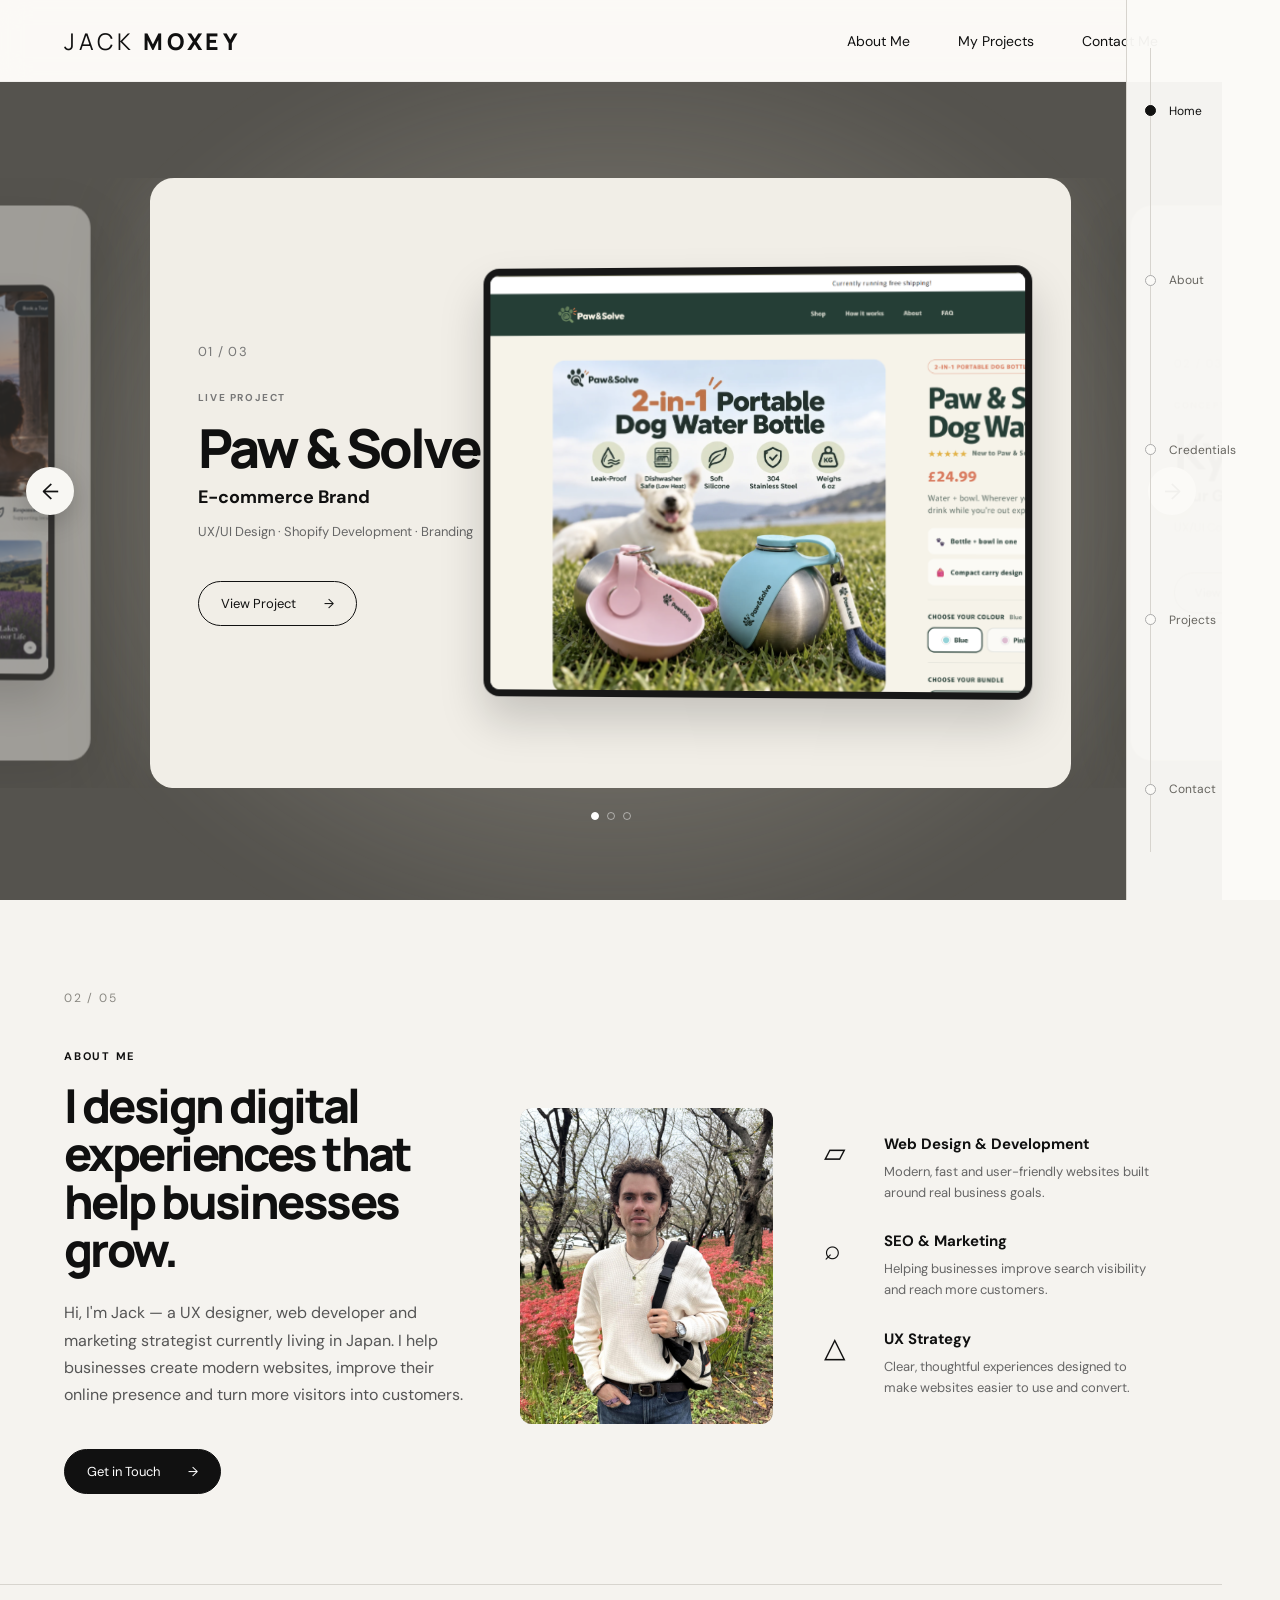
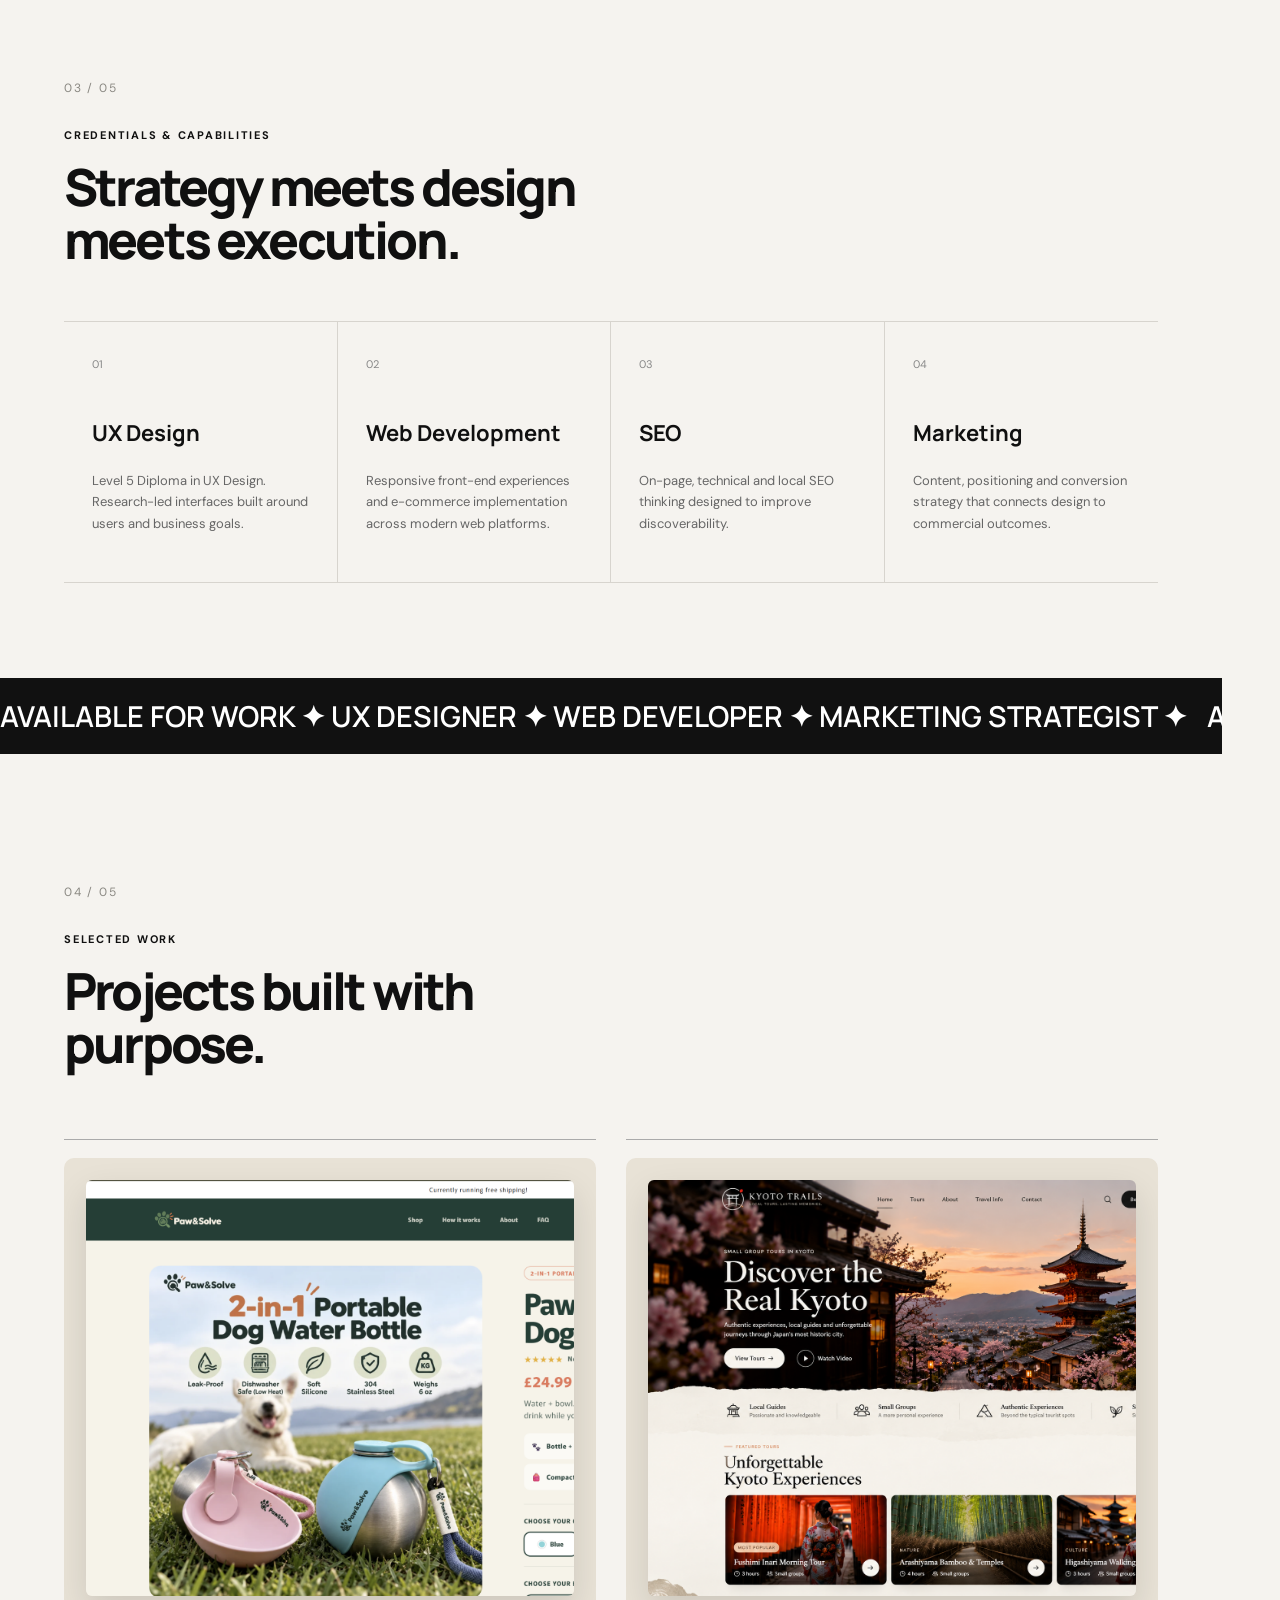
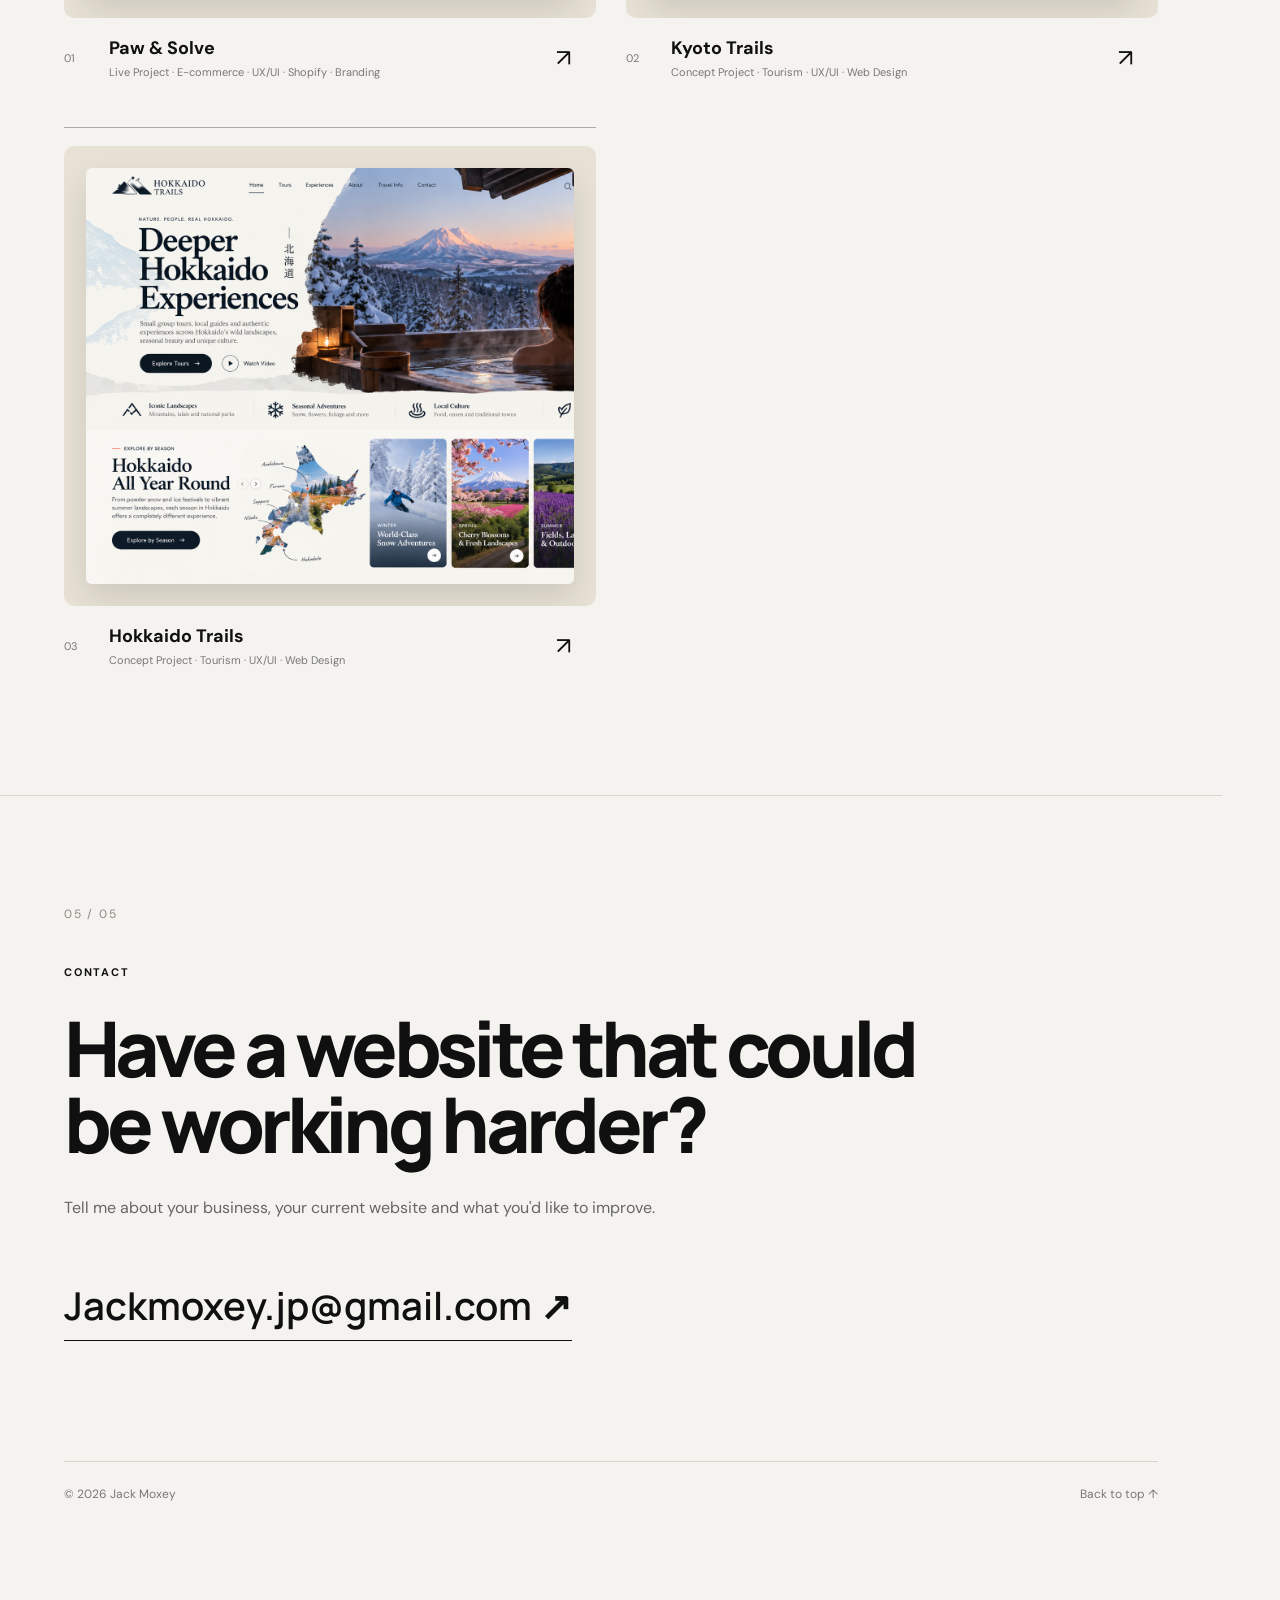
==== commit 92975b1e: "Update index.html" ====
--- a/index.html
+++ b/index.html
@@ -1,6 +1,7 @@
 <!doctype html>
 <html lang="en">
 <head>
+  <link rel="icon" type="image/png" href="assets/favicon.png">
   <meta charset="utf-8">
   <meta name="viewport" content="width=device-width,initial-scale=1">
   <meta name="description" content="Jack Moxey — UX designer, web developer and marketing strategist helping businesses build better digital experiences.">
@@ -144,7 +145,7 @@
       <p class="eyebrow">CONTACT</p>
       <h2>Have a website that could<br>be working harder?</h2>
       <p>Tell me about your business, your current website and what you'd like to improve.</p>
-      <a class="contact-link" href="mailto:hello@example.com">hello@example.com <span>↗</span></a>
+      <a class="contact-link" href="mailto:hello@example.com">Jackmoxey.jp@gmail.com <span>↗</span></a>
       <footer><span>© <span id="year"></span> Jack Moxey</span><a href="#home">Back to top ↑</a></footer>
     </section>
   </main>
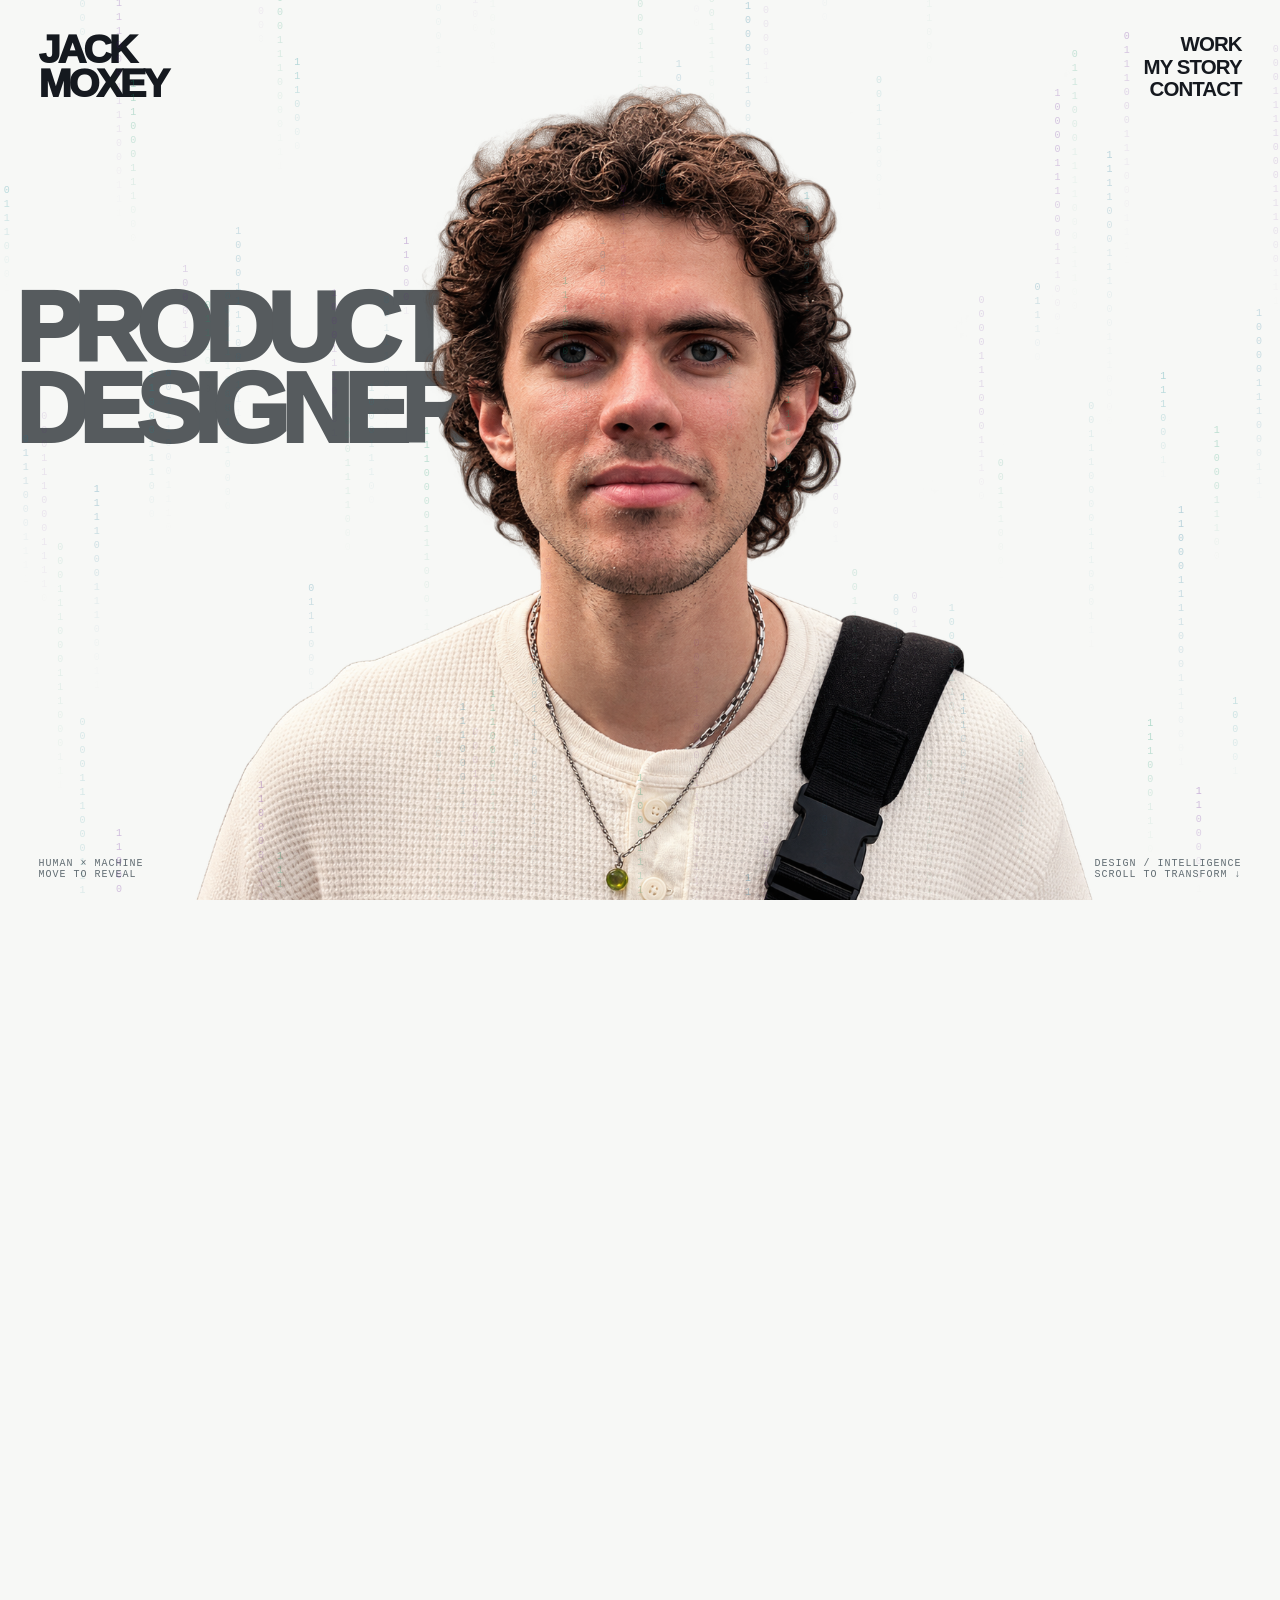
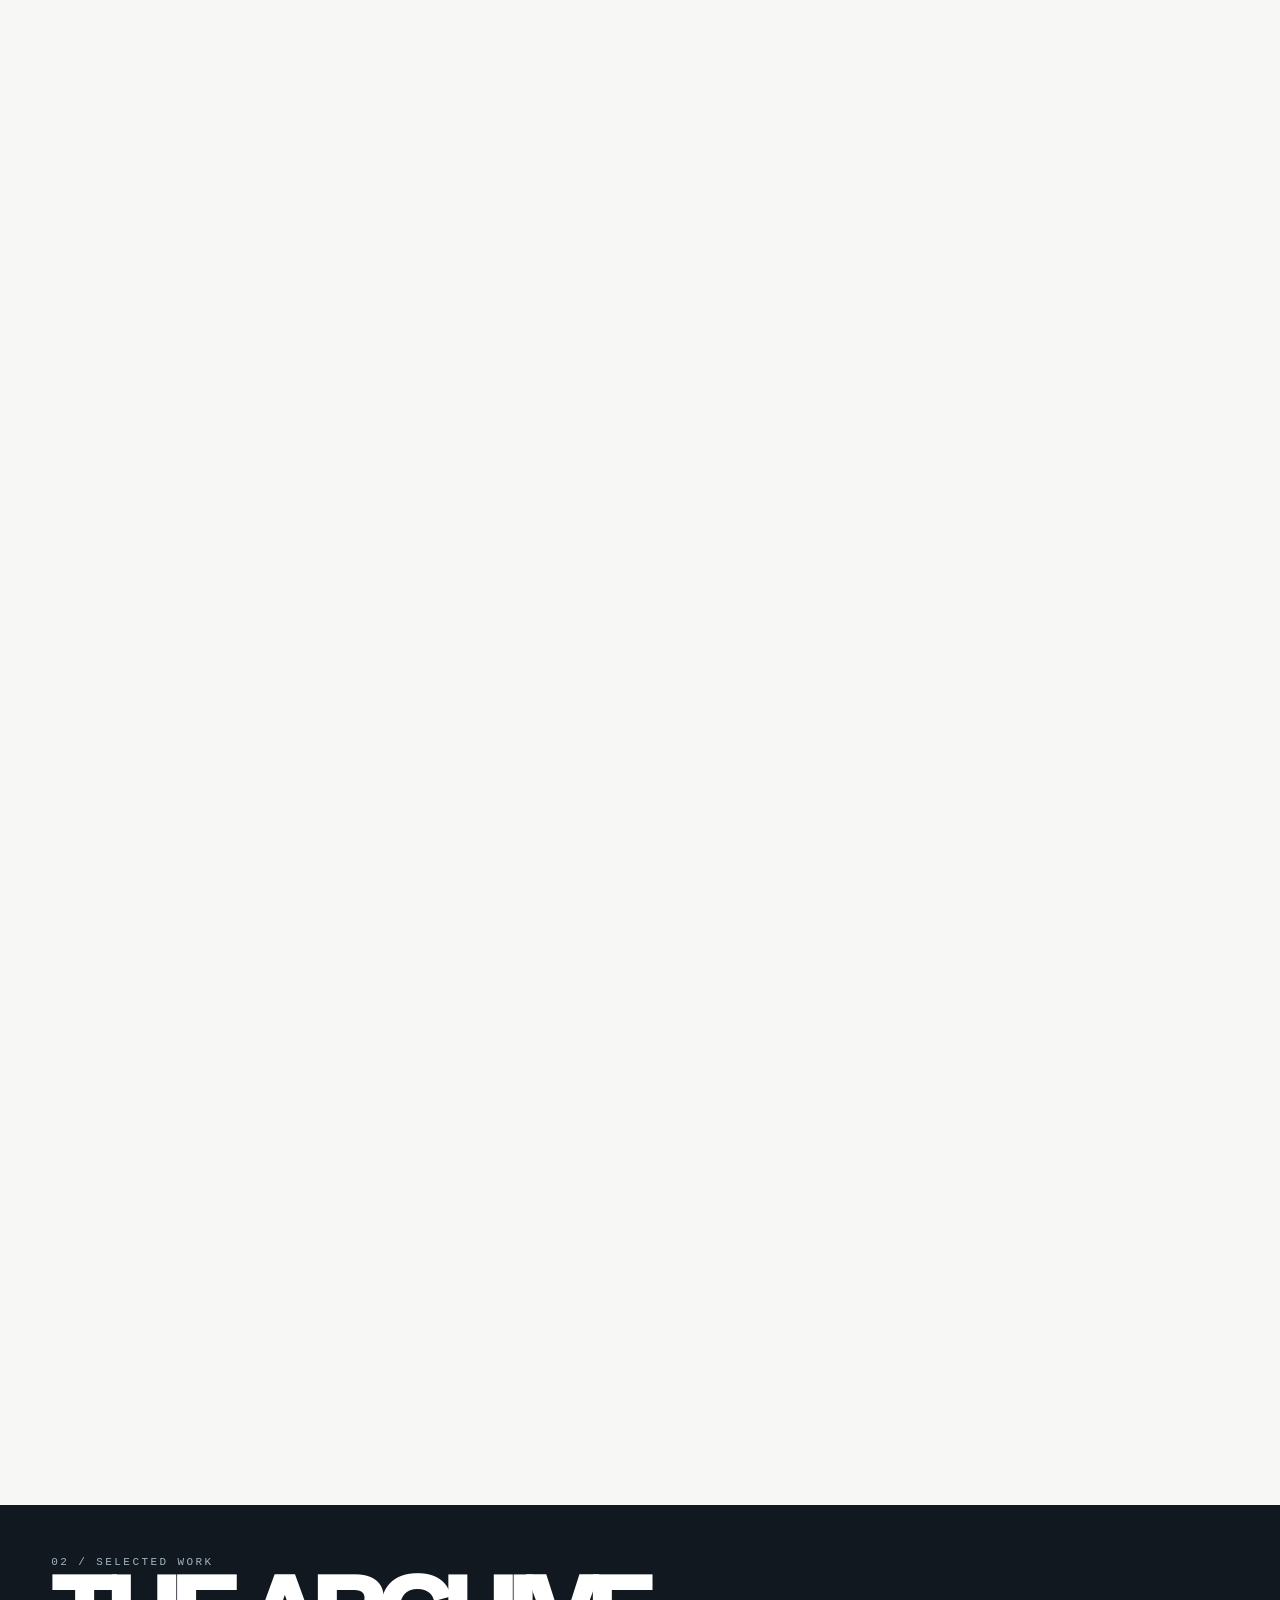
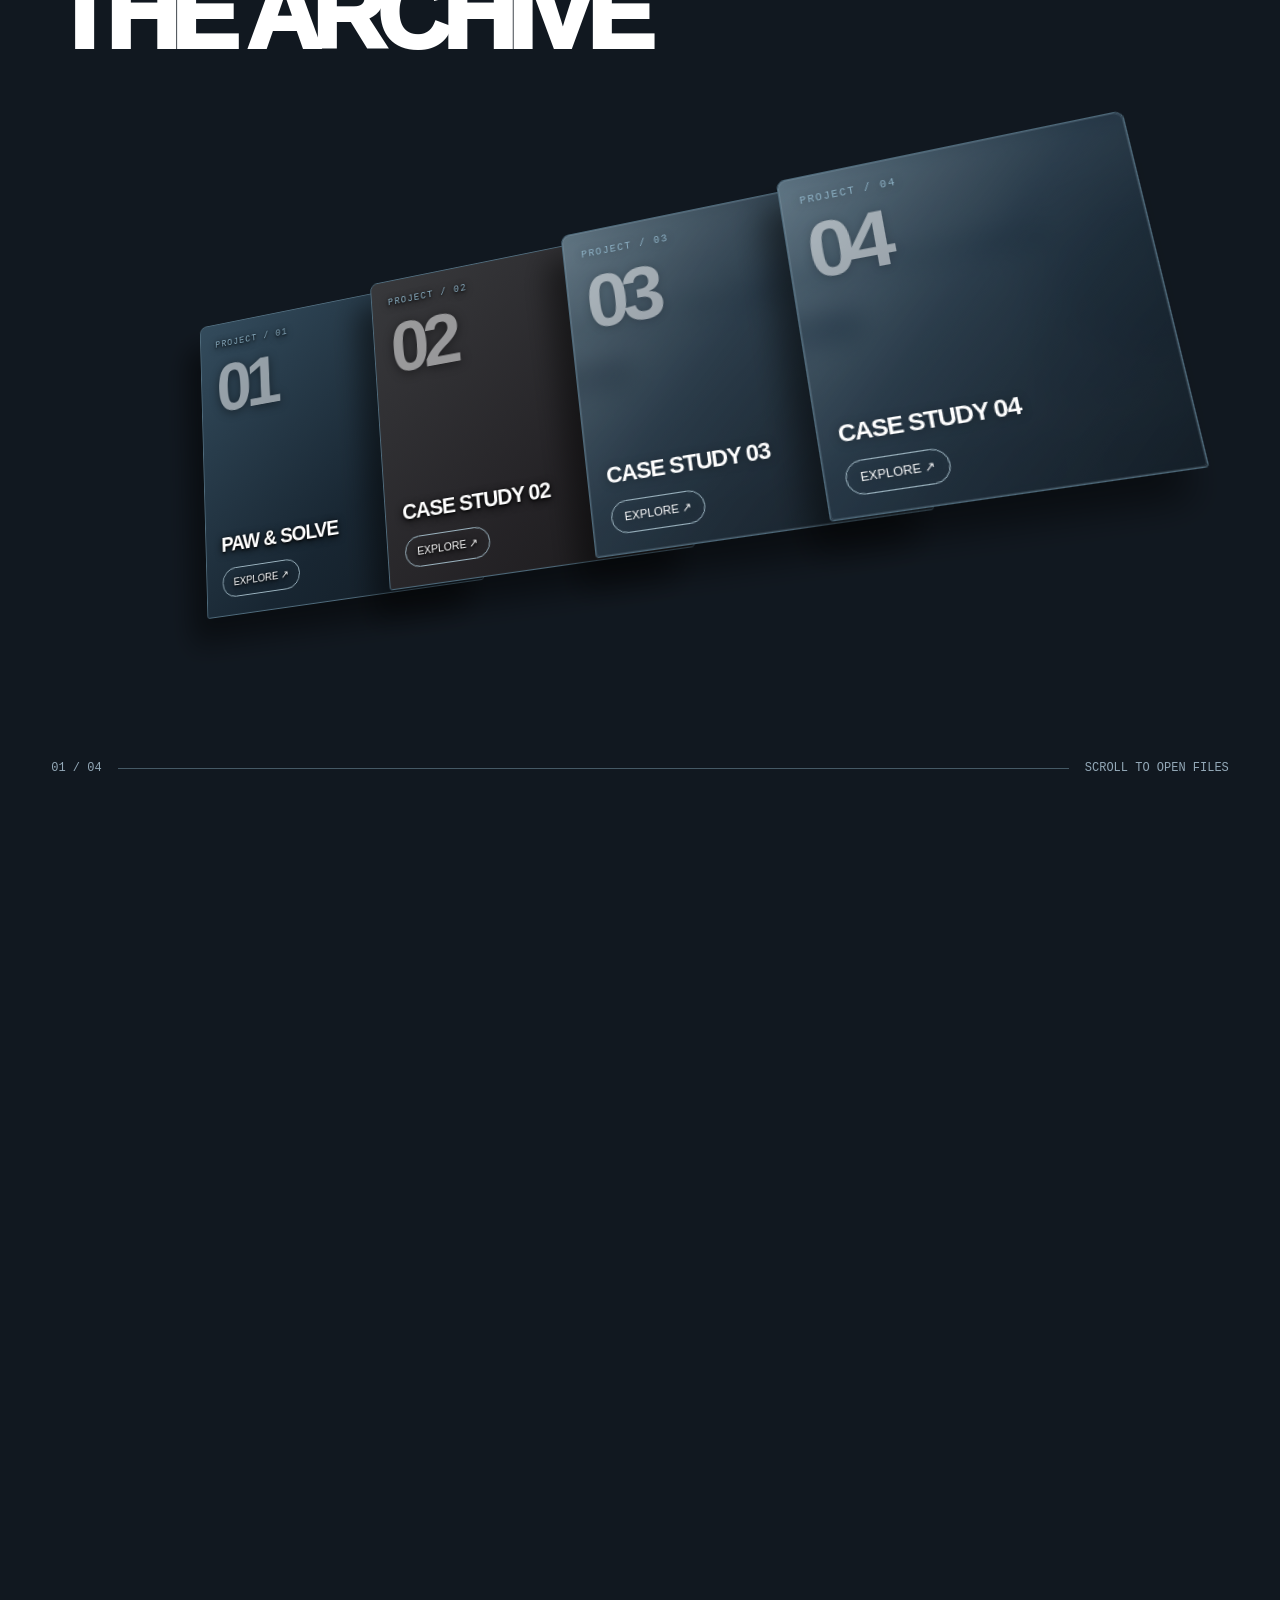
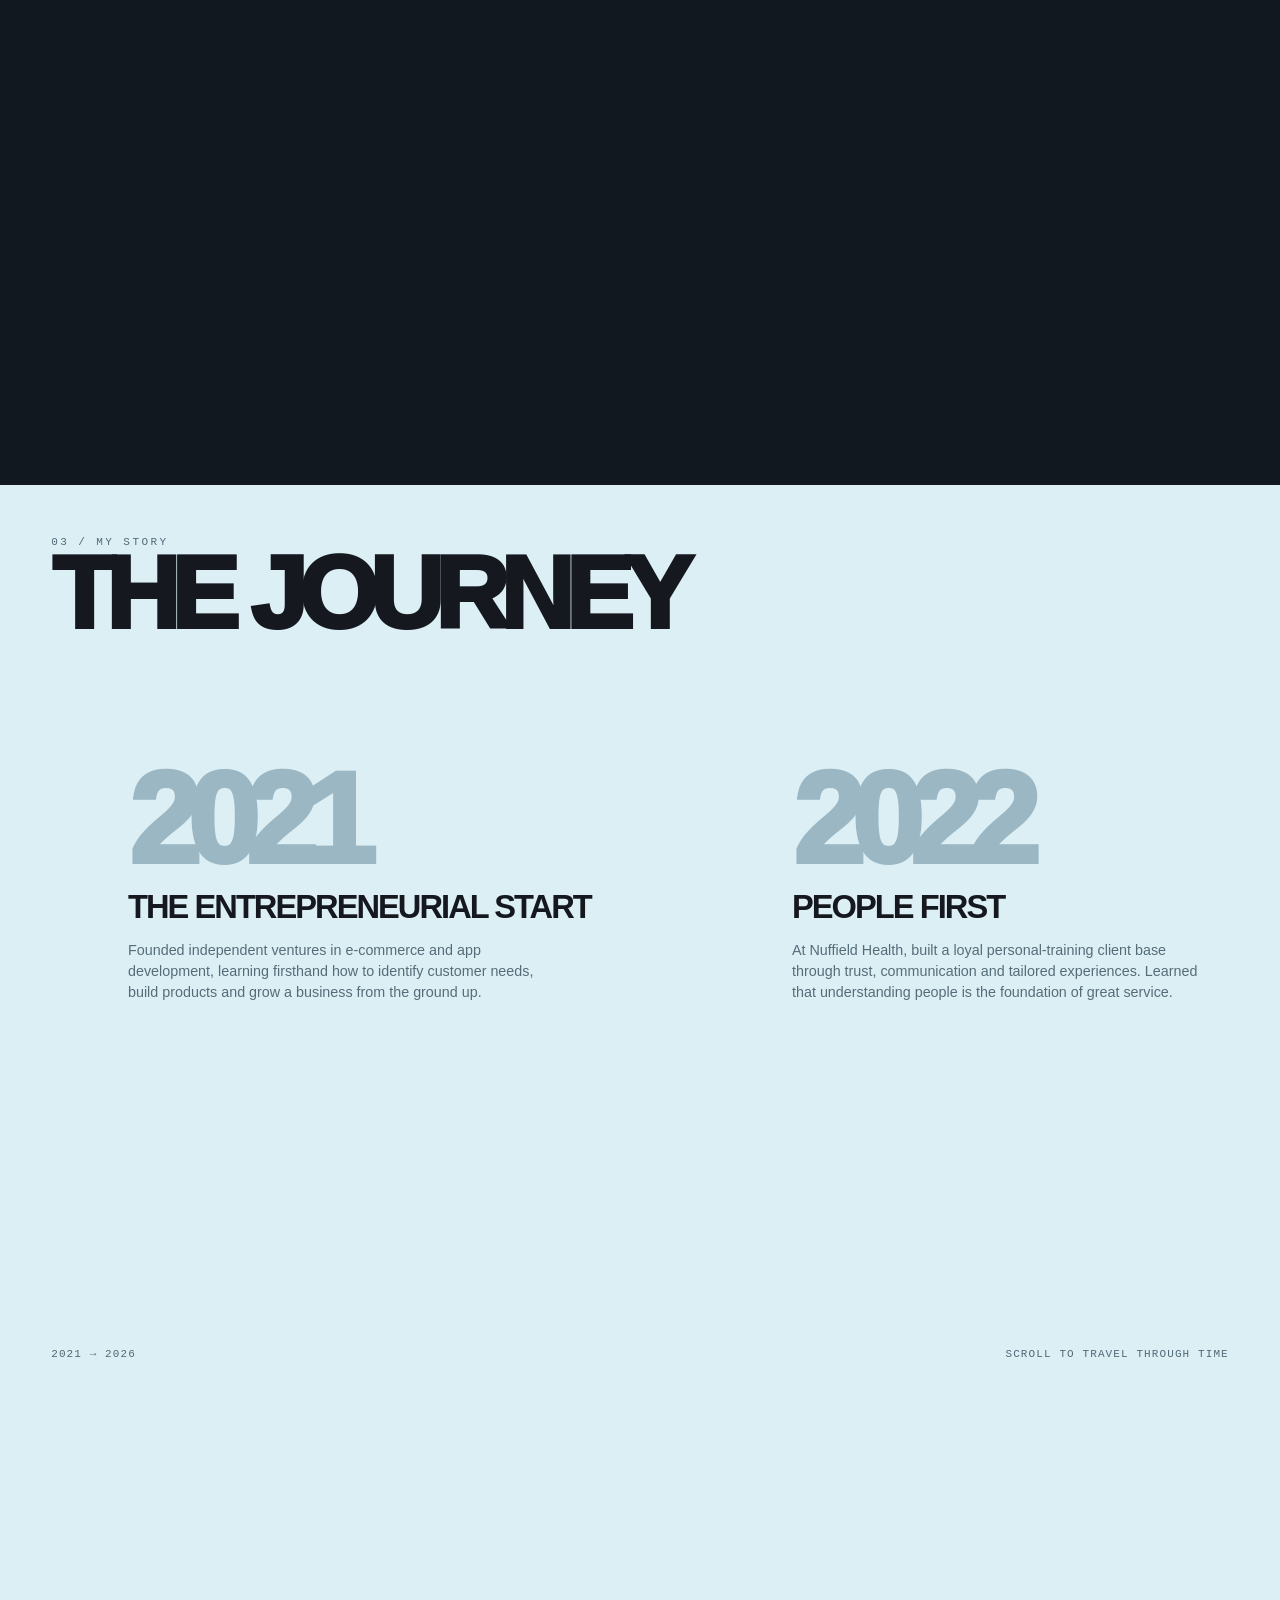
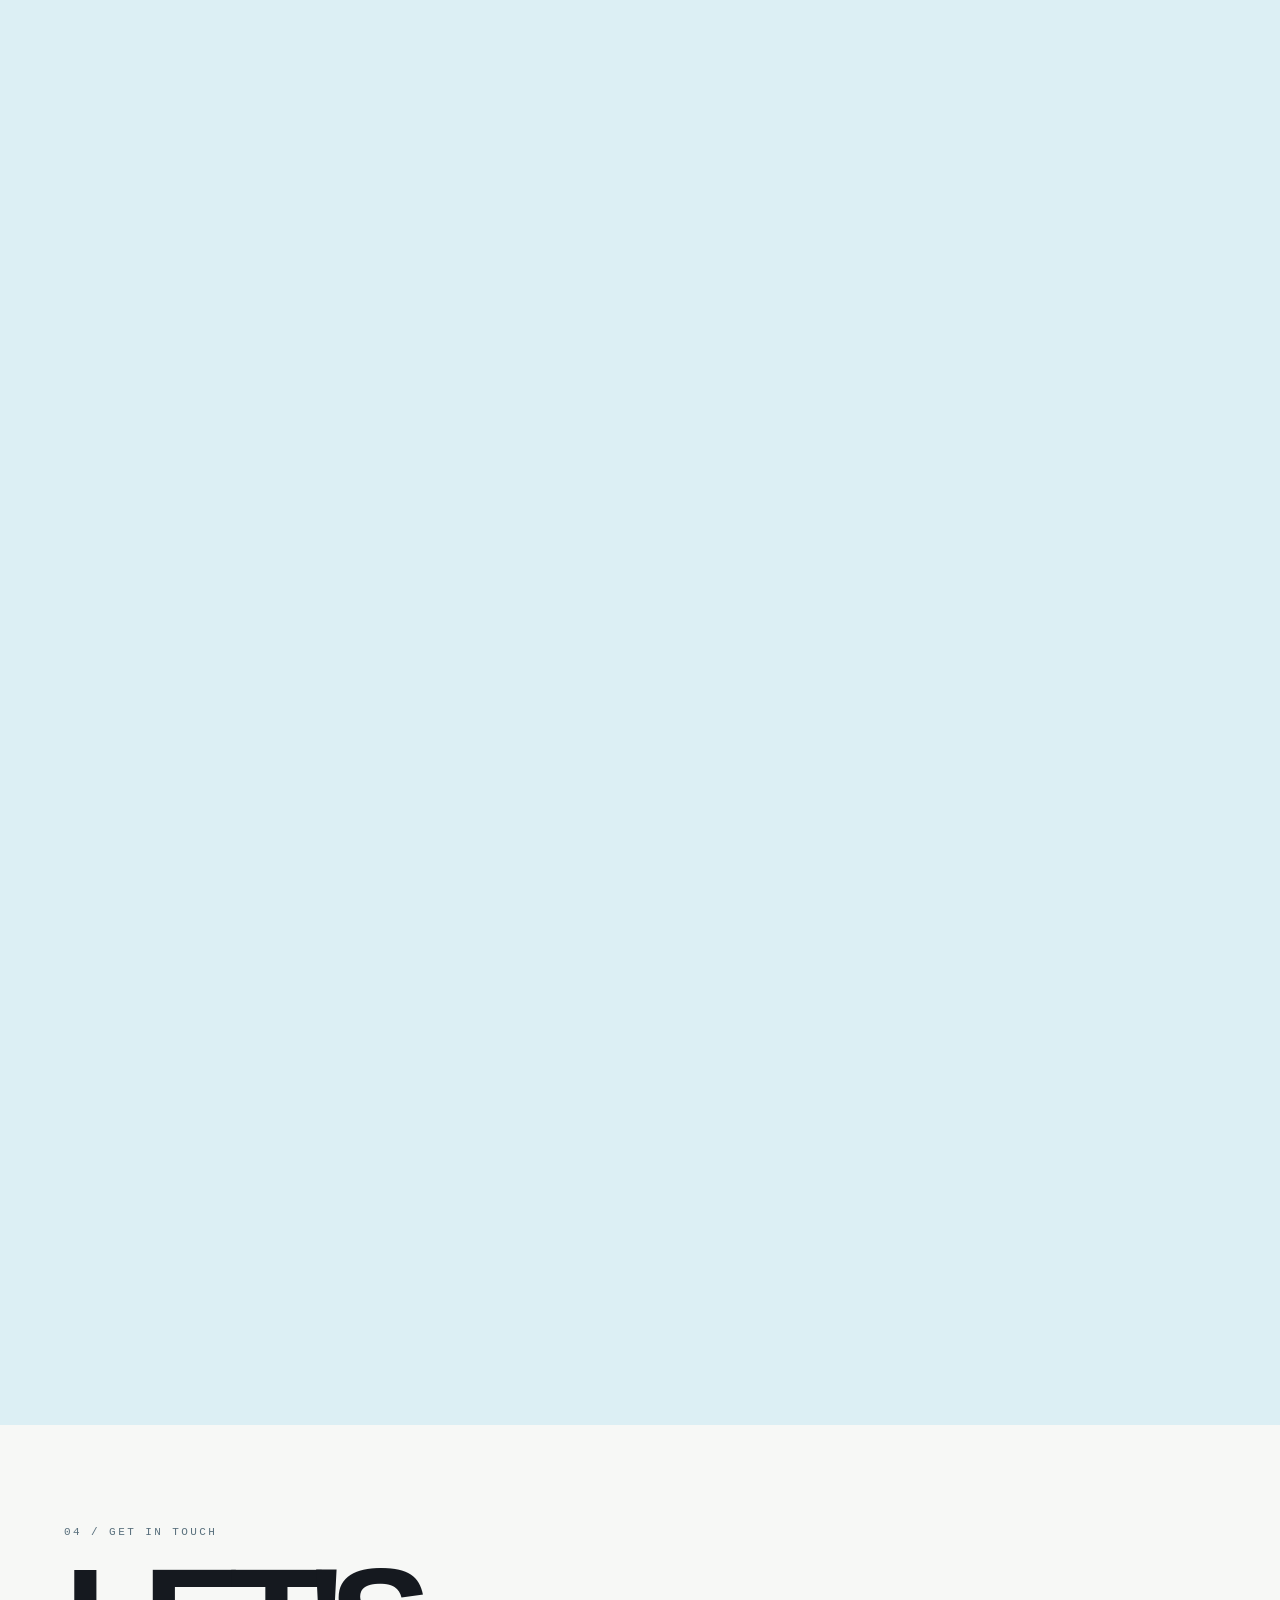
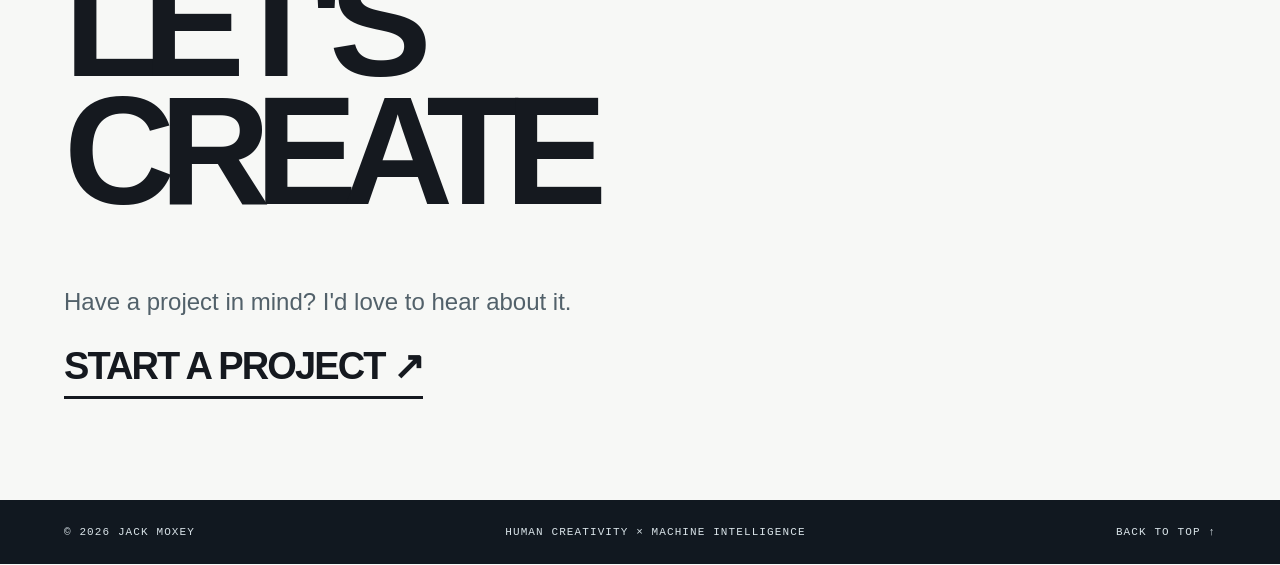
==== commit 67740897: "Add files via upload" ====
--- a/index.html
+++ b/index.html
@@ -1,154 +1,661 @@
 <!doctype html>
-<html lang="en">
-<head>
-  <link rel="icon" type="image/png" href="assets/favicon.png">
-  <meta charset="utf-8">
-  <meta name="viewport" content="width=device-width,initial-scale=1">
-  <meta name="description" content="Jack Moxey — UX designer, web developer and marketing strategist helping businesses build better digital experiences.">
-  <title>Jack Moxey — UX Designer & Web Developer</title>
-  <link rel="preconnect" href="https://fonts.googleapis.com">
-  <link rel="preconnect" href="https://fonts.gstatic.com" crossorigin>
-  <link href="https://fonts.googleapis.com/css2?family=DM+Sans:wght@400;500;600;700&family=Manrope:wght@400;500;600;700;800&display=swap" rel="stylesheet">
-  <link rel="stylesheet" href="styles.css">
-</head>
-<body>
-  <header class="topbar">
-    <a class="brand" href="#home" aria-label="Jack Moxey home"><span>JACK</span> MOXEY</a>
-    <nav class="topnav" aria-label="Primary navigation">
-      <a href="#about">About Me</a>
-      <a href="#projects">My Projects</a>
-      <a href="#contact">Contact Me</a>
-    </nav>
-    <button class="menu-button" aria-label="Open menu" aria-expanded="false">Menu</button>
-  </header>
-
-  <aside class="rail" aria-label="Page sections">
-    <div class="rail-line"></div>
-    <nav>
-      <a href="#home" class="rail-link active" data-section="home"><i></i><span>Home</span></a>
-      <a href="#about" class="rail-link" data-section="about"><i></i><span>About</span></a>
-      <a href="#credentials" class="rail-link" data-section="credentials"><i></i><span>Credentials</span></a>
-      <a href="#projects" class="rail-link" data-section="projects"><i></i><span>Projects</span></a>
-      <a href="#contact" class="rail-link" data-section="contact"><i></i><span>Contact</span></a>
-    </nav>
-  </aside>
-
-  <main>
-    <section id="home" class="hero section-observed">
-      <div class="carousel-shell">
-        <button class="carousel-arrow prev" aria-label="Previous project">←</button>
-        <div class="carousel-viewport">
-          <div class="carousel-track">
-            <article class="slide featured project-slide is-active">
-              <div class="feature-copy">
-                <span class="counter">01 / 03</span>
-                <span class="project-kicker">LIVE PROJECT</span>
-                <h1>Paw &amp; Solve</h1>
-                <h2>E-commerce Brand</h2>
-                <p>UX/UI Design · Shopify Development · Branding</p>
-                <a class="outline-btn" href="#projects">View Project <span>→</span></a>
-              </div>
-              <div class="project-shot hero-shot"><img src="assets/paw-and-solve-product-page.png" alt="Paw &amp; Solve e-commerce product page"></div>
-            </article>
-            <article class="slide featured project-slide">
-              <div class="feature-copy">
-                <span class="counter">02 / 03</span>
-                <span class="project-kicker">CONCEPT PROJECT</span>
-                <h1>Kyoto Trails</h1>
-                <h2>Tour Guide Website</h2>
-                <p>UX/UI Concept · Tourism · Web Design</p>
-                <a class="outline-btn" href="#projects">View Project <span>→</span></a>
-              </div>
-              <div class="project-shot hero-shot"><img src="assets/kyoto-trails.png" alt="Kyoto Trails tourism website concept"></div>
-            </article>
-            <article class="slide featured project-slide">
-              <div class="feature-copy">
-                <span class="counter">03 / 03</span>
-                <span class="project-kicker">CONCEPT PROJECT</span>
-                <h1>Hokkaido Trails</h1>
-                <h2>Tour Guide Website</h2>
-                <p>UX/UI Concept · Tourism · Web Design</p>
-                <a class="outline-btn" href="#projects">View Project <span>→</span></a>
-              </div>
-              <div class="project-shot hero-shot"><img src="assets/hokkaido-trails.png" alt="Hokkaido Trails tourism website concept"></div>
-            </article>
-          </div>
-        </div>
-        <button class="carousel-arrow next" aria-label="Next project">→</button>
-        <div class="carousel-dots" aria-label="Project slides">
-          <button class="dot active" aria-label="Slide 1"></button><button class="dot" aria-label="Slide 2"></button><button class="dot" aria-label="Slide 3"></button>
-        </div>
-      </div>
-    </section>
-
-    <section id="about" class="about section-observed content-wrap">
-      <div class="section-number">02 / 05</div>
-      <div class="about-grid">
-        <div class="about-copy">
-          <p class="eyebrow">ABOUT ME</p>
-          <h2>I design digital experiences that help businesses grow.</h2>
-          <p>Hi, I'm Jack — a UX designer, web developer and marketing strategist currently living in Japan. I help businesses create modern websites, improve their online presence and turn more visitors into customers.</p>
-          <a class="dark-btn" href="#contact">Get in Touch <span>→</span></a>
-        </div>
-        <div class="portrait-placeholder profile-photo">
-          <img src="assets/jack-moxey-profile.jpg" alt="Portrait of Jack Moxey">
-        </div>
-        <div class="services">
-          <article><span class="service-icon">▱</span><div><h3>Web Design &amp; Development</h3><p>Modern, fast and user-friendly websites built around real business goals.</p></div></article>
-          <article><span class="service-icon">⌕</span><div><h3>SEO &amp; Marketing</h3><p>Helping businesses improve search visibility and reach more customers.</p></div></article>
-          <article><span class="service-icon">△</span><div><h3>UX Strategy</h3><p>Clear, thoughtful experiences designed to make websites easier to use and convert.</p></div></article>
-        </div>
-      </div>
-    </section>
-
-    <section id="credentials" class="credentials section-observed content-wrap">
-      <div class="section-number">03 / 05</div>
-      <p class="eyebrow">CREDENTIALS &amp; CAPABILITIES</p>
-      <h2 class="section-title">Strategy meets design<br>meets execution.</h2>
-      <div class="credential-grid">
-        <article><span>01</span><h3>UX Design</h3><p>Level 5 Diploma in UX Design. Research-led interfaces built around users and business goals.</p></article>
-        <article><span>02</span><h3>Web Development</h3><p>Responsive front-end experiences and e-commerce implementation across modern web platforms.</p></article>
-        <article><span>03</span><h3>SEO</h3><p>On-page, technical and local SEO thinking designed to improve discoverability.</p></article>
-        <article><span>04</span><h3>Marketing</h3><p>Content, positioning and conversion strategy that connects design to commercial outcomes.</p></article>
-      </div>
-    </section>
-
-    <div class="marquee" aria-label="Available for work — UX designer — web developer — marketing strategist">
-      <div class="marquee-track">
-        <span>AVAILABLE FOR WORK ✦ UX DESIGNER ✦ WEB DEVELOPER ✦ MARKETING STRATEGIST ✦ </span>
-        <span aria-hidden="true">AVAILABLE FOR WORK ✦ UX DESIGNER ✦ WEB DEVELOPER ✦ MARKETING STRATEGIST ✦ </span>
-      </div>
-    </div>
-
-    <section id="projects" class="projects section-observed content-wrap">
-      <div class="section-number">04 / 05</div>
-      <p class="eyebrow">SELECTED WORK</p>
-      <h2 class="section-title">Projects built with<br>purpose.</h2>
-      <div class="project-list">
-        <article class="project-card">
-          <div class="project-visual project-image"><img src="assets/paw-and-solve-product-page.png" alt="Paw &amp; Solve website product page"></div>
-          <div class="project-info"><span>01</span><div><h3>Paw &amp; Solve</h3><p>Live Project · E-commerce · UX/UI · Shopify · Branding</p></div><a href="#" aria-label="View Paw and Solve project">↗</a></div>
-        </article>
-        <article class="project-card">
-          <div class="project-visual project-image"><img src="assets/kyoto-trails.png" alt="Kyoto Trails website concept"></div>
-          <div class="project-info"><span>02</span><div><h3>Kyoto Trails</h3><p>Concept Project · Tourism · UX/UI · Web Design</p></div><a href="#" aria-label="View Kyoto Trails concept">↗</a></div>
-        </article>
-        <article class="project-card">
-          <div class="project-visual project-image"><img src="assets/hokkaido-trails.png" alt="Hokkaido Trails website concept"></div>
-          <div class="project-info"><span>03</span><div><h3>Hokkaido Trails</h3><p>Concept Project · Tourism · UX/UI · Web Design</p></div><a href="#" aria-label="View Hokkaido Trails concept">↗</a></div>
-        </article>
-      </div>
-    </section>
-
-    <section id="contact" class="contact section-observed content-wrap">
-      <div class="section-number">05 / 05</div>
-      <p class="eyebrow">CONTACT</p>
-      <h2>Have a website that could<br>be working harder?</h2>
-      <p>Tell me about your business, your current website and what you'd like to improve.</p>
-      <a class="contact-link" href="mailto:hello@example.com">Jackmoxey.jp@gmail.com <span>↗</span></a>
-      <footer><span>© <span id="year"></span> Jack Moxey</span><a href="#home">Back to top ↑</a></footer>
-    </section>
-  </main>
-  <script src="script.js"></script>
-</body>
-</html>
+<html lang="en"><head><meta charset="UTF-8"/><meta name="viewport" content="width=device-width,initial-scale=1"/><meta name="theme-color" content="#f7f8f6"/><title>Jack Moxey | UX Designer & Web Developer — Human × Machine</title><link rel="icon" type="image/x-icon" href="favicon.ico"><link rel="icon" type="image/png" sizes="128x128" href="favicon.png"><meta property="og:type" content="website"><meta property="og:title" content="Jack Moxey | UX Designer & Web Developer — Human × Machine"><meta property="og:description" content="Explore Jack Moxey’s interactive portfolio, featuring UX design, web development, e-commerce and creative digital experiences."><meta property="og:image" content="https://jackmoxey.com/assets/og-cover.jpg"><meta property="og:image:width" content="1200"><meta property="og:image:height" content="630"><meta name="twitter:card" content="summary_large_image"><meta name="description" content="Explore Jack Moxey’s interactive portfolio, featuring UX design, web development, e-commerce and creative digital experiences."><style>
+:root{--paper:#f7f8f6;--ink:#15191f;--machine:#111820;--cyan:#22c7f2;--mist:#dceff4}*{box-sizing:border-box}html{scroll-behavior:smooth}body{margin:0;background:var(--paper);color:var(--ink);font-family:Arial,Helvetica,sans-serif;overflow-x:hidden}button,a{font:inherit}a{color:inherit;text-decoration:none}button{cursor:pointer}::selection{background:#22c7f2;color:#111820}.hero{height:100svh;min-height:650px;position:relative;overflow:hidden;background:var(--paper);isolation:isolate}.binary{position:absolute;inset:0;width:100%;height:100%;opacity:.7;pointer-events:none}.topbar{position:absolute;z-index:20;left:clamp(20px,3vw,48px);right:clamp(20px,3vw,48px);top:clamp(18px,2.6vw,38px);display:flex;justify-content:space-between;align-items:flex-start}.brand{font-size:clamp(26px,3.1vw,52px);font-weight:950;letter-spacing:-.075em;line-height:.84}.nav{display:flex;flex-direction:column;align-items:flex-end;gap:1px}.nav a{font-size:clamp(14px,1.6vw,24px);font-weight:900;letter-spacing:-.045em;line-height:1.05;transition:opacity .2s}.nav a:hover{opacity:.42}.hero-title{position:absolute;left:5vw;top:34%;z-index:2;font-size:clamp(55px,9vw,160px);font-weight:950;line-height:.82;letter-spacing:-.095em;color:#565b5e;pointer-events:none}.hero-title span{display:block}.portrait-stage{position:absolute;z-index:4;bottom:-1.5%;left:50%;height:min(85vh,860px);width:min(72vw,780px);transform:translateX(-50%);pointer-events:none}.portrait-mover{width:100%;height:100%;position:relative;will-change:transform}.portrait-layer{position:absolute;inset:0;width:100%;height:100%;object-fit:contain;object-position:bottom center;user-select:none;-webkit-user-drag:none}.portrait-layer.human{z-index:4;clip-path:inset(0 var(--split,0%) 0 0)}.portrait-layer.android{z-index:3;mask-image:radial-gradient(circle 105px at var(--mx,-500px) var(--my,-500px),#000 0%,#000 51%,transparent 100%);-webkit-mask-image:radial-gradient(circle 105px at var(--mx,-500px) var(--my,-500px),#000 0%,#000 51%,transparent 100%)}.portrait-hit{position:absolute;z-index:10;inset:0;pointer-events:auto;cursor:crosshair}.eyes{position:absolute;inset:0;z-index:4;pointer-events:none;mask-image:radial-gradient(circle 105px at var(--mx,-500px) var(--my,-500px),#000 0%,#000 51%,transparent 100%);-webkit-mask-image:radial-gradient(circle 105px at var(--mx,-500px) var(--my,-500px),#000 0%,#000 51%,transparent 100%)}.eye{position:absolute;width:1.9%;aspect-ratio:1;top:38%;border-radius:50%;background:radial-gradient(circle,#fff 0 10%,#30e6ff 20% 45%,#026da7 55%,transparent 72%);filter:drop-shadow(0 0 5px #00c8ff);transform:translate(-50%,-50%)}.eye.left{left:39%}.eye.right{left:61%}.hero-bottom{position:absolute;z-index:11;bottom:20px;left:3vw;right:3vw;display:flex;justify-content:space-between;font-family:monospace;letter-spacing:.1em;color:#626d73;font-size:10px;pointer-events:none}.hero-bottom span:last-child{text-align:right}.section-heading{font-size:clamp(50px,8vw,130px);letter-spacing:-.085em;line-height:.9;margin:0;font-weight:950}.archive-track{height:420vh;position:relative;background:var(--machine);color:white}.archive-sticky{position:sticky;top:0;height:100svh;min-height:600px;overflow:hidden;display:flex;flex-direction:column;padding:clamp(22px,4vw,60px)}.eyebrow{font-family:monospace;font-size:11px;letter-spacing:.22em;text-transform:uppercase;color:#a1b5c0}.archive-heading{z-index:4;position:relative}.archive-heading .section-heading{font-size:clamp(52px,8vw,120px)}.archive-space{position:absolute;inset:0;perspective:1100px;display:flex;justify-content:center;align-items:center;transform:translateY(5vh)}.folder-deck{position:relative;width:min(90vw,1000px);height:min(50vh,420px);transform:rotateX(12deg) rotateY(-13deg) rotateZ(-7deg);transform-style:preserve-3d}.folder{position:absolute;top:10%;height:77%;width:31%;left:calc(1% + var(--i)*22%);border:1px solid #4e6a7b;background:linear-gradient(140deg,#334b5c,#182632 65%,#121c25);box-shadow:-18px 24px 30px #0007,inset 0 1px #9cc1d030;border-radius:8px 8px 3px 3px;transform:translate3d(0,var(--lift,0px),calc(var(--i)*25px));transition:box-shadow .25s;overflow:hidden;display:flex;flex-direction:column;justify-content:space-between;padding:18px;will-change:transform}.folder:before{content:"";position:absolute;inset:0 0 auto;height:6px;background:linear-gradient(90deg,transparent,#22c7f2aa,transparent);opacity:var(--active,0)}.folder .file-no{font-size:clamp(34px,6vw,90px);font-weight:900;letter-spacing:-.09em;opacity:.25}.folder .file-title{font-size:clamp(13px,1.7vw,23px);font-weight:850;letter-spacing:-.05em}.folder .file-type{font:10px monospace;letter-spacing:.14em;color:#8db1c5}.folder button{align-self:flex-start;border:1px solid #9bb3bf;border-radius:30px;padding:8px 12px;background:transparent;color:white;font-size:11px;margin-top:12px}.folder button:hover{background:var(--cyan);color:#101820}.archive-progress{position:absolute;bottom:30px;left:4vw;right:4vw;display:flex;align-items:center;gap:16px;font:12px monospace;color:#93a8b7}.archive-line{height:1px;background:#455965;flex:1}.archive-line b{display:block;width:0;height:100%;background:var(--cyan)}.story-track{height:460vh;background:var(--mist);position:relative}.story-sticky{height:100svh;min-height:600px;position:sticky;top:0;overflow:hidden;padding:clamp(22px,4vw,60px)}.story-head{position:relative;z-index:2}.story-viewport{position:absolute;left:0;right:0;top:30%;bottom:12%;overflow:hidden}.story-strip{height:100%;display:flex;gap:5vw;align-items:center;padding-left:10vw;will-change:transform}.milestone{flex:0 0 min(58vw,600px);height:80%;display:flex;flex-direction:column;justify-content:center;position:relative}.milestone .year{font-size:clamp(70px,12vw,190px);font-weight:950;letter-spacing:-.1em;line-height:.9;color:#9bb7c4}.milestone .milestone-name{font-size:clamp(23px,3vw,46px);font-weight:900;letter-spacing:-.06em;max-width:480px}.milestone p{max-width:370px;color:#556d79;line-height:1.6;font-size:clamp(13px,1.3vw,17px)}.milestone:after{content:"";position:absolute;bottom:6%;left:0;width:100%;height:1px;background:#7e9da9}.milestone:before{content:"";position:absolute;bottom:calc(6% - 4px);left:0;width:9px;height:9px;border-radius:50%;background:#1c6b86}.story-foot{position:absolute;bottom:25px;left:4vw;right:4vw;display:flex;justify-content:space-between;font:11px monospace;letter-spacing:.1em;color:#506977}.contact{min-height:75svh;background:var(--paper);padding:clamp(40px,7vw,110px) 5vw;display:flex;flex-direction:column;justify-content:center;align-items:flex-start}.contact h2{font-size:clamp(66px,12vw,180px);line-height:.83;letter-spacing:-.1em;margin:22px 0 45px}.contact p{max-width:600px;color:#52616a;line-height:1.5;font-size:clamp(16px,2vw,24px)}.email-link{border-bottom:3px solid var(--ink);font-size:clamp(19px,3vw,38px);font-weight:800;letter-spacing:-.05em;padding-bottom:8px}.email-link:hover{color:#1388a6;border-color:#1388a6}.footer{background:#111820;color:#d9e3e8;padding:26px 5vw;display:flex;justify-content:space-between;gap:20px;font:11px monospace;letter-spacing:.1em}.note{color:#617481;font-size:12px}.skip{position:absolute;left:-999px}.skip:focus{left:10px;top:10px;z-index:100;background:white;padding:12px}.mobile-hint{display:none}@media(max-width:650px){.hero{min-height:590px}.hero-title{top:29%;left:4vw;font-size:clamp(48px,13vw,88px)}.portrait-stage{width:110vw;height:72vh;bottom:-1%}.hero-bottom{font-size:8px}.archive-sticky,.story-sticky{min-height:500px}.folder-deck{width:120vw;transform:scale(.82) rotateX(12deg) rotateY(-13deg) rotateZ(-7deg)}.folder{padding:9px}.folder .file-title{font-size:13px}.folder button{font-size:9px;padding:6px}.milestone{flex-basis:80vw}.mobile-hint{display:block}.footer{flex-direction:column}}@media(prefers-reduced-motion:reduce){html{scroll-behavior:auto}*,*:before,*:after{animation-duration:.01ms!important;transition-duration:.01ms!important}}
+
+/* Prototype V2: scroll transformation and fluid cursor reveal */
+.hero-track{height:430svh;position:relative;background:var(--paper)}
+.hero-sticky{position:sticky;top:0;height:100svh;min-height:0;overflow:hidden;isolation:isolate}
+.machine-background{position:absolute;inset:0;background:radial-gradient(ellipse at 75% 44%,#24415b 0%,#111f30 42%,#080e17 100%);clip-path:inset(0 calc(100% - var(--split,100%)) 0 0);pointer-events:none;z-index:0}
+/* split value denotes right side reveal width; at 0 no machine background */
+.machine-background{clip-path:inset(0 0 0 calc(100% - var(--split,0%)))}
+.hero-title{z-index:2;left:3.8vw;top:31%;font-size:clamp(55px,8.5vw,148px)}
+.machine-title{position:absolute;right:3.8vw;top:31%;z-index:2;text-align:right;font-size:clamp(55px,8.5vw,148px);font-weight:950;line-height:.82;letter-spacing:-.09em;color:#dce9f3;opacity:var(--machine-text,0);pointer-events:none}
+.machine-title span{display:block}
+.portrait-stage{height:min(98vh,1040px);width:min(85vw,980px);bottom:-2%;z-index:5}
+.portrait-layer{object-fit:contain;object-position:bottom center}
+.portrait-layer.android{z-index:3;mask-image:none;-webkit-mask-image:none;clip-path:inset(0 0 0 var(--portrait-split,100%))}
+.portrait-layer.human{z-index:4;clip-path:inset(0 var(--split,0%) 0 0)}
+.portrait-mover{transform:translate3d(0,0,0)}
+.fluid-reveal{position:absolute;inset:0;width:100%;height:100%;z-index:9;pointer-events:none}
+.hero .topbar{z-index:21}.hero .hero-bottom{z-index:21}
+.hero .nav a,.hero .brand{mix-blend-mode:difference;color:#fff}
+@media(max-width:650px){.hero-track{height:360svh}.portrait-stage{width:135vw;height:86svh;bottom:-1%}.hero-title{font-size:clamp(43px,12vw,80px);top:30%;left:3vw}.machine-title{font-size:clamp(40px,11vw,75px);top:46%;right:3vw}.hero .topbar{top:20px}}
+
+/* V2.1 fixes: explicit light-header contrast and dependable CSS-mask reveal. */
+.hero .brand,.hero .nav a{color:#15191f!important;mix-blend-mode:normal!important;text-shadow:none!important}
+.hero.transformed .nav a{color:#e8f3fa!important}
+.binary{opacity:.96}
+.reveal-overlay{position:absolute;inset:0;z-index:12;pointer-events:none;opacity:0;transition:opacity .18s ease;background:radial-gradient(ellipse at 75% 44%,#24415b 0%,#111f30 42%,#080e17 100%);--mx:-9999px;--my:-9999px;
+-webkit-mask-image:radial-gradient(ellipse 126px 119px at var(--mx) var(--my),#000 46%,transparent 100%),radial-gradient(ellipse 60px 94px at calc(var(--mx) + 65px) calc(var(--my) - 20px),#000 18%,transparent 100%),radial-gradient(ellipse 79px 51px at calc(var(--mx) - 57px) calc(var(--my) + 46px),#000 12%,transparent 100%);
+mask-image:radial-gradient(ellipse 126px 119px at var(--mx) var(--my),#000 46%,transparent 100%),radial-gradient(ellipse 60px 94px at calc(var(--mx) + 65px) calc(var(--my) - 20px),#000 18%,transparent 100%),radial-gradient(ellipse 79px 51px at calc(var(--mx) - 57px) calc(var(--my) + 46px),#000 12%,transparent 100%)}
+.reveal-overlay.active{opacity:1}
+.reveal-robot-stage{position:absolute;bottom:-2%;left:50%;height:min(98vh,1040px);width:min(85vw,980px);pointer-events:none}
+.reveal-robot-stage img{position:absolute;inset:0;width:100%;height:100%;object-fit:contain;object-position:bottom center}
+@media(max-width:650px){.reveal-robot-stage{width:135vw;height:86svh;bottom:-1%}.hero.transformed .nav a{color:#e8f3fa!important}}
+
+/* V2.2 — measured portrait registration and editorial typography spacing */
+.hero .hero-title{left:1.2vw;top:32%;font-size:clamp(48px,7.7vw,132px);letter-spacing:-.085em}
+.hero .machine-title{right:1.0vw;top:32%;font-size:clamp(48px,7.5vw,132px);letter-spacing:-.085em}
+.hero .brand{transition:color .13s ease,text-shadow .13s ease}
+.hero .brand.reveal-over-brand{color:#f0f7fb!important;text-shadow:0 1px 12px #08121d88!important}
+@media(max-width:650px){.hero .hero-title{left:1.5vw;top:30%;font-size:clamp(41px,11.2vw,78px)}.hero .machine-title{right:1vw;top:46%;font-size:clamp(40px,10.2vw,72px)}}
+
+/* V2.4: dark text on paper; light only where the cursor or scroll reveal is dark. */
+.hero .brand,.hero .nav a{color:#15191f!important;mix-blend-mode:normal!important;text-shadow:none!important}
+.hero .brand.reveal-over-brand,.hero .nav a.reveal-over-brand{color:#f0f7fb!important;text-shadow:0 1px 12px #08121d88!important}
+.hero.transformed .nav a{color:#f0f7fb!important}
+.hero.transformed .nav a.reveal-over-brand{color:#f0f7fb!important}
+.hero .hero-bottom{color:#626d73!important;mix-blend-mode:normal!important}
+/* Mirror the two hero headlines only in the revealed dark area; preserve the portrait's layering. */
+.hero .hero-title,.hero .machine-title{transition:color .16s ease}
+.hero .hero-title.reveal-contrast{color:#e4f0f6!important}
+.hero .machine-title.reveal-contrast{color:#e4f0f6!important}
+
+
+.hero .reveal-type{z-index:13;pointer-events:none;opacity:0;color:#e8f2f9!important;transition:opacity .15s ease;
+-webkit-mask-image:radial-gradient(ellipse 126px 119px at var(--mx,-9999px) var(--my,-9999px),#000 46%,transparent 100%),radial-gradient(ellipse 60px 94px at calc(var(--mx,-9999px) + 65px) calc(var(--my,-9999px) - 20px),#000 18%,transparent 100%),radial-gradient(ellipse 79px 51px at calc(var(--mx,-9999px) - 57px) calc(var(--my,-9999px) + 46px),#000 12%,transparent 100%);
+mask-image:radial-gradient(ellipse 126px 119px at var(--mx,-9999px) var(--my,-9999px),#000 46%,transparent 100%),radial-gradient(ellipse 60px 94px at calc(var(--mx,-9999px) + 65px) calc(var(--my,-9999px) - 20px),#000 18%,transparent 100%),radial-gradient(ellipse 79px 51px at calc(var(--mx,-9999px) - 57px) calc(var(--my,-9999px) + 46px),#000 12%,transparent 100%)}
+.hero:has(.reveal-overlay.active) .reveal-type{opacity:1}
+.hero .machine-type{opacity:0}
+.hero:has(.reveal-overlay.active) .machine-type{opacity:var(--machine-text,0)}
+
+
+/* V3 additions: ambient binary is global and cursor smoke sits above the page without blocking interactions */
+#binary{display:none!important}
+#globalBinary{position:fixed;inset:0;width:100vw;height:100vh;pointer-events:none;user-select:none;z-index:30}
+#globalBinary{opacity:.78}
+/* The previews are behind the actual folder labels, like miniature sites seen through frosted glass. */
+.folder{isolation:isolate}
+.folder-preview{position:absolute;inset:-7%;background-position:center;background-size:cover;filter:blur(10px) saturate(.72);opacity:var(--preview-opacity,.12);transform:scale(1.1);transition:opacity .15s linear;z-index:-2;pointer-events:none}
+.folder-frost{position:absolute;inset:0;z-index:-1;pointer-events:none;background:linear-gradient(135deg,rgba(206,229,240,.19),rgba(28,48,65,.50) 45%,rgba(8,19,29,.63));backdrop-filter:blur(3px);-webkit-backdrop-filter:blur(3px)}
+/* Paw & Solve: preserve legible screenshot while retaining a light glass finish. */
+.folder--paw .folder-preview{filter:blur(1.1px) saturate(1.06) contrast(1.06);transform:scale(1.035);opacity:var(--preview-opacity,.35)}
+.folder--paw .folder-frost{background:linear-gradient(135deg,rgba(206,229,240,.08),rgba(18,38,51,.14) 50%,rgba(8,19,29,.25));backdrop-filter:blur(.4px);-webkit-backdrop-filter:blur(.4px)}
+.folder .file-type,.folder .file-no,.folder .file-title,.folder button{position:relative;z-index:2;text-shadow:0 1px 9px rgba(0,0,0,.35)}
+.folder .file-no{opacity:.5}
+.folder:after{content:'';position:absolute;inset:0;pointer-events:none;border:1px solid rgba(212,239,250,.12);border-radius:inherit}
+@media (prefers-reduced-motion:reduce){#globalBinary{display:none}}
+/* V5.5: fix actual stacking order of Paw & Solve screenshot.
+   Earlier negative z-index layers were painted behind the opaque folder background. */
+.folder--paw{isolation:isolate}
+.folder--paw .folder-preview{
+  z-index:0;
+  inset:0;
+  background-position:center center;
+  background-size:cover;
+  transform:scale(1.015);
+  filter:blur(.5px) saturate(1.08) contrast(1.06);
+  opacity:var(--preview-opacity,.72);
+  transition:opacity .25s ease,filter .25s ease;
+}
+.folder--paw .folder-frost{
+  z-index:1;
+  background:linear-gradient(180deg,rgba(9,24,29,.08) 0%,rgba(9,24,29,.02) 40%,rgba(6,18,25,.57) 100%);
+  backdrop-filter:none;
+  -webkit-backdrop-filter:none;
+}
+.folder--paw > div:not(.folder-preview):not(.folder-frost){position:relative;z-index:2}
+.folder--paw.file-open .folder-preview{filter:blur(0px) saturate(1.1) contrast(1.08);opacity:1}
+.folder--paw.file-open .folder-frost{background:linear-gradient(180deg,rgba(7,20,25,.01) 0%,rgba(7,20,25,.01) 44%,rgba(7,20,25,.48) 100%)}
+.folder--paw .file-no{opacity:.66;text-shadow:0 2px 9px #071b25a8}
+.folder--paw .file-title,.folder--paw .file-type,.folder--paw button{text-shadow:0 2px 7px #06151cf2,0 1px 2px #06151c}
+/* V4.0: unchanged fluid motion, native-density antialiased reveal mask. */
+#inkCanvas{position:absolute;inset:0;width:100%;height:100%;pointer-events:none;z-index:12;display:block}
+#revealOverlay{display:none!important}
+.hero .reveal-type{display:none!important}
+.hero .topbar{z-index:25}
+@media(prefers-reduced-motion:reduce){#inkCanvas{display:none}}
+
+/* V4.8 — full-machine hold, typography exit, fixed portrait and full-screen binary-blue cleansing wave.
+   All cursor-fluid, archive, timeline and contact rules remain unchanged. */
+.hero-track{height:345svh}
+.hero{--dissolve:0;--hero-exit:0}
+.hero .portrait-stage{opacity:1;scale:1;transform-origin:50% 72%;}
+.hero .hero-title,.hero .machine-title{opacity:calc((1 - var(--hero-exit)) * (1 - var(--text-exit,0)) * var(--title-visibility,1))}
+.hero .machine-title{--title-visibility:var(--machine-text,0)}
+.hero .hero-title{--title-visibility:1}
+.hero .hero-bottom{opacity:calc(1 - var(--hero-exit))}
+.hero .topbar{opacity:calc(1 - var(--hero-exit))}
+.hero .machine-background{background:radial-gradient(ellipse at 75% 44%,#24415b 0%,#111f30 42%,#080e17 100%)}
+#blueDissolve{position:absolute;inset:0;width:100%;height:100%;pointer-events:none;z-index:16;opacity:1}
+.hero-transition-shade{position:absolute;inset:0;z-index:15;pointer-events:none;background:#111820;opacity:var(--hero-exit,0)}
+/* The wave affects only the robot. The archive and cursor simulation are untouched. */
+.hero.wave-stage .reveal-overlay,.hero.wave-stage #inkCanvas{opacity:0!important;visibility:hidden!important}
+.hero.wave-stage .portrait-layer.human{visibility:hidden}
+.hero.wave-stage .reveal-type{opacity:0!important}
+.hero.wave-stage .portrait-layer.android{will-change:clip-path}
+
+@media(max-width:650px){.hero-track{height:420svh}}
+@media(prefers-reduced-motion:reduce){#blueDissolve{display:none}}
+
+/* V4.9: Explore controls appear only after a case-study file reaches its full 25% lift. */
+.folder button[data-project]{opacity:0;visibility:hidden;pointer-events:none;transform:translateY(8px);transition:opacity .22s ease,transform .22s ease,visibility 0s linear .22s}
+.folder.file-open button[data-project]{opacity:1;visibility:visible;pointer-events:auto;transform:translateY(0);transition:opacity .22s ease,transform .22s ease,visibility 0s}
+.folder button[data-project]:disabled{cursor:default}
+
+/* V5.1 — journey layout correction: fit milestones below heading, remove line overlay */
+.story-viewport{top:31%;bottom:8%;overflow:hidden}
+.story-strip{align-items:stretch;gap:5vw}
+.milestone{height:100%;min-height:0;justify-content:flex-start;padding:0 0 14px;overflow:hidden}
+.milestone .year{font-size:clamp(72px,10vw,142px);line-height:.88;flex-shrink:0}
+.milestone .milestone-name{font-size:clamp(22px,2.55vw,37px);line-height:1.13;max-width:490px;margin-top:12px;flex-shrink:0}
+.milestone p{font-size:clamp(13px,1.12vw,16px);line-height:1.48;max-width:420px;margin:14px 0 0}
+.milestone:before,.milestone:after{display:none!important}
+@media(max-width:650px){.story-viewport{top:27%;bottom:10%}.milestone .year{font-size:clamp(65px,16vw,105px)}.milestone .milestone-name{font-size:clamp(22px,5.2vw,30px)}.milestone p{font-size:13px;line-height:1.4}}
+@media(max-height:720px) and (min-width:651px){.story-viewport{top:30%;bottom:8%}.milestone .year{font-size:clamp(70px,9vw,120px)}.milestone .milestone-name{font-size:clamp(22px,2.4vw,33px);margin-top:8px}.milestone p{font-size:14px;line-height:1.35;margin-top:9px}}
+
+/* V5.2 — restrained precision reticle; presentation-only, never intercepts input. */
+@media (hover:hover) and (pointer:fine) and (prefers-reduced-motion:no-preference){
+  html.has-custom-cursor,html.has-custom-cursor body,html.has-custom-cursor a,html.has-custom-cursor button,html.has-custom-cursor .portrait-hit{cursor:none!important}
+  #precisionCursor{position:fixed;left:0;top:0;width:27px;height:27px;border:1.5px solid #12b8e6;border-radius:50%;pointer-events:none;z-index:2147483647;transform:translate3d(-100px,-100px,0) translate(-50%,-50%);opacity:0;transition:width .2s ease,height .2s ease,opacity .15s ease,border-color .2s ease;mix-blend-mode:difference;will-change:transform}
+  #precisionCursor:after{content:"";position:absolute;left:50%;top:50%;width:4px;height:4px;border-radius:50%;background:#24d5ff;transform:translate(-50%,-50%)}
+  #precisionCursor.is-visible{opacity:1}
+  #precisionCursor.is-action{width:42px;height:42px;border-color:#5be8ff}
+  #precisionCursor.is-pressed{width:19px;height:19px}
+}
+
+/* V5.6 — guaranteed visible project image: render on folder surface itself,
+   above the previous opaque gradient. No glass or blur on Project 01. */
+.folder--paw{
+  background-image:linear-gradient(to bottom,rgba(8,18,24,.03) 0%,rgba(8,18,24,.02) 53%,rgba(8,18,24,.64) 100%),url('assets/paw-and-solve-homepage.png') !important;
+  background-position:center, 63% center !important;
+  background-size:cover,cover !important;
+  background-repeat:no-repeat !important;
+}
+.folder--paw .folder-preview,
+.folder--paw .folder-frost{display:none !important}
+.folder--paw .file-no{opacity:.84;color:#fff;text-shadow:0 2px 12px #000d}
+.folder--paw .file-type,.folder--paw .file-title,.folder--paw button{text-shadow:0 2px 8px #000,0 1px 3px #000}
+
+
+/* V5.9 — Paw & Solve starts identical to the other closed folders.
+   The photograph progressively emerges and becomes crisp during its 25% rise. */
+.folder--paw{
+  background:linear-gradient(140deg,#334b5c,#182632 65%,#121c25) !important;
+}
+.folder--paw .folder-preview{
+  display:block !important;
+  position:absolute;inset:0;z-index:0;
+  background-position:63% center;background-size:cover;
+  transform:scale(1.025);
+  opacity:var(--paw-clarity,0) !important;
+  filter:blur(calc((1 - var(--paw-clarity,0)) * 10px)) saturate(1.06);
+  transition:none;
+}
+.folder--paw .folder-frost{
+  display:block !important;
+  position:absolute;inset:0;z-index:1;
+  background:linear-gradient(140deg,rgba(51,75,92,.94),rgba(24,38,50,.92) 65%,rgba(18,28,37,.9));
+  opacity:calc(1 - var(--paw-clarity,0)) !important;
+  backdrop-filter:none !important;-webkit-backdrop-filter:none !important;
+  pointer-events:none;
+}
+.folder--paw > div:not(.folder-preview):not(.folder-frost){position:relative;z-index:2}
+.folder--paw .file-no{opacity:calc(.5 + .16 * var(--paw-clarity,0));color:#fff}
+.folder--paw.file-open .folder-preview{filter:blur(0px) saturate(1.06)}
+.folder--paw.file-open .folder-frost{opacity:0 !important}
+
+
+/* V6.0 — Mobile/tablet responsive layout; desktop presentation untouched. */
+@media (max-width: 767px) {
+ html,body{max-width:100%;overflow-x:clip}
+ .hero-track{height:360svh}
+ .hero,.hero-sticky{min-height:0;height:100svh}
+ .hero .topbar{left:5vw;right:5vw;top:max(18px,env(safe-area-inset-top));gap:12px}
+ .hero .brand{font-size:clamp(23px,7vw,35px);line-height:.86}
+ .hero .nav{gap:5px}
+ .hero .nav a{font-size:clamp(12px,3.5vw,16px);line-height:1.15}
+ .hero .hero-title{top:27%;left:4vw;font-size:clamp(35px,10.5vw,73px);line-height:.88}
+ .hero .machine-title{top:43%;right:4vw;font-size:clamp(34px,10vw,70px);line-height:.88}
+ .portrait-stage{width:145vw;height:78svh;bottom:-1%}
+ .hero .hero-bottom{left:5vw;right:5vw;bottom:max(15px,env(safe-area-inset-bottom));font-size:8px;gap:12px}
+ .archive-track{height:auto!important;min-height:0}
+ .archive-sticky{position:relative!important;top:auto;height:auto!important;min-height:0!important;overflow:visible;display:block;padding:64px 5vw 76px}
+ .archive-heading{margin-bottom:34px}
+ .archive-heading .section-heading{font-size:clamp(43px,12vw,86px);line-height:.94;overflow-wrap:normal}
+ .archive-space{position:relative!important;inset:auto!important;display:block!important;transform:none!important;perspective:none!important}
+ .folder-deck{position:relative!important;width:100%!important;height:auto!important;display:grid;grid-template-columns:minmax(0,1fr);gap:18px;transform:none!important;transform-style:flat!important}
+ .folder{position:relative!important;left:auto!important;top:auto!important;width:100%!important;height:auto!important;min-height:clamp(245px,70vw,370px);transform:none!important;border-radius:10px;padding:20px;will-change:auto}
+ .folder .file-no{font-size:clamp(65px,19vw,110px)}
+ .folder .file-title{font-size:clamp(20px,5.4vw,29px)}
+ .folder .file-type{font-size:11px}
+ .folder button{font-size:12px;padding:10px 16px;min-height:44px;min-width:96px;margin-top:15px}
+ .folder .folder-preview{z-index:0;opacity:var(--preview-opacity,.6)}
+ .folder .folder-frost{z-index:1}
+ .folder>div:not(.folder-preview):not(.folder-frost){position:relative;z-index:2}
+ .folder--paw .folder-preview{opacity:1!important;filter:none!important}
+ .folder--paw .folder-frost{opacity:0!important}
+ .archive-progress{position:relative;bottom:auto;left:auto;right:auto;margin-top:28px;font-size:10px}
+ .archive-progress span:last-child{font-size:0}
+ .archive-progress span:last-child:after{content:"TAP TO EXPLORE";font-size:10px}
+ .story-track{height:auto!important;min-height:0}
+ .story-sticky{height:auto!important;min-height:0!important;position:relative!important;top:auto;overflow:visible;padding:70px 5vw 75px}
+ .story-head .section-heading{font-size:clamp(42px,11.5vw,80px)}
+ .story-viewport{position:relative!important;inset:auto!important;top:auto!important;bottom:auto!important;overflow:visible!important;margin-top:42px}
+ .story-strip{transform:none!important;height:auto!important;display:flex;flex-direction:column;gap:34px;padding:0!important;align-items:stretch}
+ .milestone{flex:none!important;width:100%;height:auto!important;min-height:0;padding:0 0 32px 0}
+ .milestone .year{font-size:clamp(75px,22vw,125px);line-height:.95}
+ .milestone .milestone-name{font-size:clamp(24px,6.5vw,38px);max-width:100%}
+ .milestone p{max-width:580px;font-size:15px;line-height:1.65;margin-bottom:14px}
+ .milestone:after{bottom:0}
+ .milestone:before{bottom:-4px}
+ .story-foot{position:relative;bottom:auto;left:auto;right:auto;margin-top:30px;gap:12px;font-size:10px}
+ .story-foot span:last-child{font-size:0}
+ .story-foot span:last-child:after{content:"A JOURNEY THROUGH DESIGN";font-size:10px}
+ .contact{min-height:65svh;padding:76px 5vw 88px}
+ .contact h2{font-size:clamp(62px,17vw,115px);margin:24px 0 34px}
+ .contact p{font-size:clamp(16px,4vw,20px)}
+ .email-link{font-size:clamp(22px,6vw,32px);min-height:44px}
+ .footer{padding:30px 5vw;gap:14px}
+}
+@media (min-width: 768px) and (max-width: 1024px){
+ .folder-deck{width:94vw}
+ .archive-heading .section-heading{font-size:clamp(65px,9vw,105px)}
+ .milestone{flex-basis:70vw}
+ .portrait-stage{width:min(100vw,980px)}
+}
+@media (max-width: 380px){
+ .hero .hero-title{font-size:10vw}
+ .hero .machine-title{font-size:9.5vw}
+ .archive-heading .section-heading{font-size:11.4vw}
+ .folder{min-height:245px}
+}
+@media (max-width:767px) and (prefers-reduced-motion:reduce){
+ .hero-track{height:100svh}
+}
+
+/* V9: Kyoto project 02 uses the same reveal treatment as Paw & Solve */
+.folder--kyoto .folder-preview{background-position:center center!important;background-size:cover!important}
+.folder--kyoto .folder-frost{background:linear-gradient(140deg,rgba(56,55,57,.93),rgba(39,35,37,.87) 65%,rgba(29,26,27,.88))!important}
+@media(max-width:767px){.folder--kyoto .folder-preview{opacity:1!important;filter:none!important}.folder--kyoto .folder-frost{opacity:0!important}}
+
+/* V9.4 — only the real iris pixels move; no opaque socket or face patches. */
+.robot-eye-layer{position:absolute;inset:0;z-index:6;pointer-events:none;opacity:0}
+.hero.transformed .robot-eyes-main{opacity:1}
+.robot-eyes-main{clip-path:inset(0 0 0 var(--portrait-split,100%))}
+.robot-eye{position:absolute;width:var(--iris-size,20px);height:var(--iris-size,20px);transform:translate(-50%,-50%);pointer-events:none}
+.robot-iris{position:absolute;inset:0;background-size:100% 100%;background-repeat:no-repeat;transform:translate(var(--look-x,0px),var(--look-y,0px));will-change:transform}
+.robot-eye[data-eye="left"] .robot-iris{background-image:url("assets/robot-pupil-v94-1.png")}
+.robot-eye[data-eye="right"] .robot-iris{background-image:url("assets/robot-pupil-v94-2.png")}
+@media(prefers-reduced-motion:reduce){.robot-iris{will-change:auto}}
+ .sr-only-seo{position:absolute;width:1px;height:1px;padding:0;margin:-1px;overflow:hidden;clip:rect(0,0,0,0);white-space:nowrap;border:0}</style><link rel="canonical" href="https://jackmoxey.com/"><meta property="og:url" content="https://jackmoxey.com/"></head><body><div id="precisionCursor" aria-hidden="true"></div><canvas id="globalBinary" aria-hidden="true"></canvas><a href="#work" class="skip">Skip to work</a>
+<h1 class="sr-only-seo">Jack Moxey — UX Designer and Web Developer</h1><section class="hero-track" id="home" aria-label="Interactive Human and Machine introduction"><div class="hero hero-sticky" id="hero">
+<div class="machine-background" id="machineBackground"></div><canvas class="binary" id="binary" aria-hidden="true"></canvas>
+<header class="topbar"><a class="brand" href="#home">JACK<br>MOXEY</a><nav class="nav" aria-label="Main navigation"><a href="#work">WORK</a><a href="#story">MY STORY</a><a href="contact.html">CONTACT</a></nav></header>
+<div class="hero-title"><span>PRODUCT</span><span>DESIGNER</span></div><div class="machine-title" id="machineTitle"><span>AI</span><span>ENGINEER</span></div>
+<div class="hero-title reveal-type" aria-hidden="true"><span>PRODUCT</span><span>DESIGNER</span></div><div class="machine-title reveal-type machine-type" aria-hidden="true"><span>AI</span><span>ENGINEER</span></div>
+<div class="portrait-stage" id="portraitStage"><div class="portrait-mover" id="portraitMover"><img class="portrait-layer human" id="humanPortrait" src="assets/human.png" alt="Portrait of Jack Moxey"/><img class="portrait-layer android" id="android" src="assets/android-aligned.png" alt=""/><div class="robot-eye-layer robot-eyes-main" aria-hidden="true"><span class="robot-eye" data-eye="left"><span class="robot-iris"></span></span><span class="robot-eye" data-eye="right"><span class="robot-iris"></span></span></div></div></div>
+<div class="reveal-overlay" id="revealOverlay" aria-hidden="true"><div class="reveal-robot-stage" id="revealRobotStage"><img src="assets/android-aligned.png" alt="" /><div class="robot-eye-layer robot-eyes-reveal" aria-hidden="true"><span class="robot-eye" data-eye="left"><span class="robot-iris"></span></span><span class="robot-eye" data-eye="right"><span class="robot-iris"></span></span></div></div></div><canvas id="inkCanvas" aria-hidden="true"></canvas>
+<canvas id="blueDissolve" aria-hidden="true"></canvas><div class="hero-transition-shade" aria-hidden="true"></div><div class="hero-bottom"><span>HUMAN × MACHINE<br>MOVE TO REVEAL</span><span id="heroProgressLabel">DESIGN / INTELLIGENCE<br>SCROLL TO TRANSFORM ↓</span></div>
+</div></section>
+<section class="archive-track" id="work" aria-label="Selected work"><div class="archive-sticky"><div class="archive-heading"><div class="eyebrow">02 / Selected work</div><h2 class="section-heading">THE ARCHIVE</h2></div><div class="archive-space"><div class="folder-deck" id="folderDeck"><article class="folder folder--paw" style="--i:0"><div class="folder-preview" aria-hidden="true" style="background-image:url('assets/paw-and-solve-homepage.png')"></div><div class="folder-frost" aria-hidden="true"></div><div><div class="file-type">PROJECT / 01</div><div class="file-no">01</div></div><div><div class="file-title">PAW & SOLVE</div><button type="button" data-project="Paw & Solve">EXPLORE ↗</button></div></article><article class="folder folder--paw folder--kyoto" style="--i:1"><div class="folder-preview" aria-hidden="true" style="background-image:url('assets/kyoto-homepage.jpg')"></div><div class="folder-frost" aria-hidden="true"></div><div><div class="file-type">PROJECT / 02</div><div class="file-no">02</div></div><div><div class="file-title">CASE STUDY 02</div><button type="button" data-project="Case Study 02">EXPLORE ↗</button></div></article><article class="folder" style="--i:2"><div class="folder-preview" aria-hidden="true" style="background-image:url('assets/project-03.svg')"></div><div class="folder-frost" aria-hidden="true"></div><div><div class="file-type">PROJECT / 03</div><div class="file-no">03</div></div><div><div class="file-title">CASE STUDY 03</div><button type="button" data-project="Case Study 03">EXPLORE ↗</button></div></article><article class="folder" style="--i:3"><div class="folder-preview" aria-hidden="true" style="background-image:url('assets/project-04.svg')"></div><div class="folder-frost" aria-hidden="true"></div><div><div class="file-type">PROJECT / 04</div><div class="file-no">04</div></div><div><div class="file-title">CASE STUDY 04</div><button type="button" data-project="Case Study 04">EXPLORE ↗</button></div></article></div></div><div class="archive-progress"><span id="archiveIndex">01 / 04</span><div class="archive-line"><b id="archiveBar"></b></div><span>SCROLL TO OPEN FILES</span></div></div></section>
+<section class="story-track" id="story" aria-label="My story"><div class="story-sticky"><div class="story-head"><div class="eyebrow" style="color:#506b79">03 / My story</div><h2 class="section-heading">THE JOURNEY</h2></div><div class="story-viewport"><div class="story-strip" id="storyStrip"><article class="milestone"><div class="year">2021</div><div class="milestone-name">THE ENTREPRENEURIAL START</div><p>Founded independent ventures in e-commerce and app development, learning firsthand how to identify customer needs, build products and grow a business from the ground up.</p></article><article class="milestone"><div class="year">2022</div><div class="milestone-name">PEOPLE FIRST</div><p>At Nuffield Health, built a loyal personal-training client base through trust, communication and tailored experiences. Learned that understanding people is the foundation of great service.</p></article><article class="milestone"><div class="year">2024</div><div class="milestone-name">BUSINESS DEVELOPMENT</div><p>Joined Fox & Sons and progressed from Sales Negotiator to Property Valuer. Managed 100+ daily prospecting contacts and set a branch record for new business booked within the first 30 days of promotion.</p></article><article class="milestone"><div class="year">2025</div><div class="milestone-name">DESIGN WITH PURPOSE</div><p>Earned a Level 5 Professional Diploma in UX Design. Designed customer-facing digital products for Volume 1 Climbing, serving 500+ active users, while supporting its marketing and visibility.</p></article><article class="milestone"><div class="year">2026</div><div class="milestone-name">HUMAN × MACHINE</div><p>Continuing Level 5 UI Design studies while combining UX, web development, marketing and AI-assisted workflows to create digital experiences built around real business goals.</p></article></div></div><div class="story-foot"><span>2021 → 2026</span><span>SCROLL TO TRAVEL THROUGH TIME</span></div></div></section>
+<section class="contact" id="contact"><div class="eyebrow" style="color:#59707d">04 / Get in touch</div><h2>LET'S<br>CREATE</h2><p>Have a project in mind? I'd love to hear about it.</p><a class="email-link" id="emailLink" href="contact.html">START A PROJECT ↗</a></section><footer class="footer"><span>© <span id="year"></span> JACK MOXEY</span><span>HUMAN CREATIVITY × MACHINE INTELLIGENCE</span><a href="#home">BACK TO TOP ↑</a></footer>
+<script>
+(()=>{'use strict';const reduce=matchMedia('(prefers-reduced-motion: reduce)').matches;document.getElementById('year').textContent=new Date().getFullYear();
+const hero=document.getElementById('hero'),track=document.querySelector('.hero-track'),stage=document.getElementById('portraitStage'),mover=document.getElementById('portraitMover'),android=document.getElementById('android'),human=document.getElementById('humanPortrait');
+let cursor={x:-9999,y:-9999},mouseActive=false,scrollProgress=0,parX=0,parY=0,aimX=0,aimY=0;
+const reveal=document.getElementById('revealOverlay'),revealStage=document.getElementById('revealRobotStage'),brand=document.querySelector('.hero .brand');
+const contrastTargets=[brand,...document.querySelectorAll('.hero .nav a')];
+function updateBrandContrast(x,y){const h=hero.getBoundingClientRect();contrastTargets.forEach(el=>{const r=el.getBoundingClientRect();const dx=Math.max(r.left-h.left-x,0,x-(r.right-h.left)),dy=Math.max(r.top-h.top-y,0,y-(r.bottom-h.top));el.classList.toggle('reveal-over-brand',Math.hypot(dx,dy)<110);});}
+function clamp01(v){return Math.min(1,Math.max(0,v))}
+function heroScroll(){
+ const r=track.getBoundingClientRect();scrollProgress=clamp01(-r.top/Math.max(1,r.height-innerHeight));
+ // Preserve the approved transformation until the full robot is reached.
+ const half=clamp01((scrollProgress-.045)/.37);
+ const full=clamp01((scrollProgress-.43)/.22);
+ const darkWidth=50*half+50*full;
+ hero.style.setProperty('--split',darkWidth+'%');
+ hero.style.setProperty('--portrait-split',(100-darkWidth)+'%');
+ hero.style.setProperty('--machine-text',clamp01((scrollProgress-.16)/.25));
+ // Exit choreography: headlines fade, portrait stays fixed, full-screen blue binary wave erases it.
+ const smooth=t=>{t=clamp01(t);return t*t*(3-2*t)};
+ const textExit=smooth((scrollProgress-.675)/.075);
+ const wave=smooth((scrollProgress-.805)/.155);
+ const exit=smooth((scrollProgress-.97)/.03);
+ hero.style.setProperty('--text-exit',textExit.toFixed(4));
+ hero.style.setProperty('--dissolve',wave.toFixed(5));
+ hero.style.setProperty('--hero-exit',exit.toFixed(4));
+ // The intact robot remains opaque to the right of the moving front.
+ // Remove the robot from left to right, using a gently undulating boundary.
+ if(wave>0){
+  const coords=[];
+  for(let i=0;i<=48;i++){
+   const yy=i*100/48;
+   const edge=Math.max(0,Math.min(100,wave*118-9+Math.sin(i*.44+wave*6)*1.1+Math.sin(i*.19+wave*13)*1.4));
+   coords.push(`${edge.toFixed(2)}% ${yy.toFixed(2)}%`);
+  }
+  android.style.clipPath=`polygon(${coords.join(',')},100% 100%,100% 0%)`;
+ }else android.style.clipPath='';
+ hero.classList.toggle('transformed',scrollProgress>.32);
+ hero.classList.toggle('full-machine',scrollProgress>.65);
+ hero.classList.toggle('wave-stage',scrollProgress>.805);
+ document.getElementById('heroProgressLabel').innerHTML=scrollProgress>.68?'MACHINE STATE<br>BLUE WAVE TRANSITION ↓':'DESIGN / INTELLIGENCE<br>SCROLL TO TRANSFORM ↓';
+} 
+addEventListener('resize',heroScroll);heroScroll();
+hero.addEventListener('pointermove',e=>{if(e.pointerType==='touch'&&e.buttons===0)return;const r=hero.getBoundingClientRect();cursor.x=e.clientX-r.left;cursor.y=e.clientY-r.top;mouseActive=true;reveal.style.setProperty('--mx',cursor.x+'px');reveal.style.setProperty('--my',cursor.y+'px');;updateBrandContrast(cursor.x,cursor.y);document.querySelectorAll('.reveal-type').forEach(el=>{const b=el.getBoundingClientRect();el.style.setProperty('--mx',(e.clientX-b.left)+'px');el.style.setProperty('--my',(e.clientY-b.top)+'px')});aimX=scrollProgress>.675?0:(cursor.x/r.width-.5)*24;aimY=scrollProgress>.675?0:(cursor.y/r.height-.5)*15;},{passive:true});
+hero.addEventListener('pointerleave',()=>{mouseActive=false;aimX=0;aimY=0;reveal.classList.remove('active');contrastTargets.forEach(el=>el.classList.remove('reveal-over-brand'))});
+hero.addEventListener('pointerdown',e=>{const r=hero.getBoundingClientRect();cursor.x=e.clientX-r.left;cursor.y=e.clientY-r.top;reveal.style.setProperty('--mx',cursor.x+'px');reveal.style.setProperty('--my',cursor.y+'px');;updateBrandContrast(cursor.x,cursor.y)});
+function paint(){parX+=(aimX-parX)*.055;parY+=(aimY-parY)*.055;const transform=`translate3d(${reduce||scrollProgress>.675?0:parX}px,${reduce||scrollProgress>.675?0:parY}px,0)`;mover.style.transform=transform;revealStage.style.transform=`translateX(-50%) ${transform}`;requestAnimationFrame(paint)}requestAnimationFrame(paint);
+// V4.8: full-viewport blue binary cleansing wave, driven by scroll position.
+// The existing robot remains fully opaque on the undissolved side of the wave.
+const dissolveCanvas=document.getElementById('blueDissolve');
+const dissolveCtx=dissolveCanvas.getContext('2d');
+let dissolveW=0,dissolveH=0,dissolveDpr=1;
+function sizeDissolve(){const r=hero.getBoundingClientRect();dissolveW=r.width;dissolveH=r.height;dissolveDpr=Math.min(devicePixelRatio||1,2);dissolveCanvas.width=Math.round(dissolveW*dissolveDpr);dissolveCanvas.height=Math.round(dissolveH*dissolveDpr);dissolveCtx.setTransform(dissolveDpr,0,0,dissolveDpr,0,0)}
+sizeDissolve();addEventListener('resize',sizeDissolve,{passive:true});
+const fract=n=>n-Math.floor(n);
+const waveParticles=Array.from({length:4200},(_,i)=>({
+ u:fract(Math.sin((i+1)*127.1)*43758.5453),v:fract(Math.sin((i+1)*311.7)*21347.118),
+ seed:fract(Math.sin((i+1)*74.91)*10347.11),size:1+fract(Math.sin((i+1)*9.17)*7541.9)*3.1
+}));
+function drawBlueDissolve(){
+ dissolveCtx.clearRect(0,0,dissolveW,dissolveH);
+ const p=parseFloat(hero.style.getPropertyValue('--dissolve'))||0;
+ if(p<=0||p>=1||reduce)return;
+ const x=0,y=0,w=dissolveW,h=dissolveH;
+ const front=p*1.18-.09;
+ dissolveCtx.save();dissolveCtx.globalCompositeOperation='lighter';
+ for(const q of waveParticles){
+  const wobble=Math.sin(q.v*19+p*9)*.015+Math.sin(q.v*41+p*7)*.008;
+  const distance=front-(q.u+wobble);
+  if(distance<-.065||distance>.22)continue;
+  const life=Math.max(0,1-Math.abs(distance-.038)/.19);
+  const drift=Math.max(0,distance)*Math.min(130,w*.11)*(.25+q.seed);
+  const px=x+q.u*w-drift;
+  const py=y+q.v*h+Math.sin(q.seed*40+p*12)*distance*85;
+  const sz=q.size*(.7+life*.7);
+  dissolveCtx.globalAlpha=life*(.4+q.seed*.55);
+  dissolveCtx.fillStyle=q.seed>.87?'#c8faff':q.seed>.52?'#31d8ff':'#086bf4';
+  if(q.seed>.35){
+   dissolveCtx.font=`${Math.round(9+q.seed*6)}px monospace`;
+   dissolveCtx.fillText(q.seed>.66?'1':'0',px,py);
+  }else{
+   dissolveCtx.fillRect(px,py,sz,sz*(.7+q.seed));
+  }
+  if(q.seed>.93){dissolveCtx.fillStyle='#7df1ff';dissolveCtx.fillRect(px-3,py,sz*4,.8)}
+ }
+ dissolveCtx.restore();
+}
+function animateDissolve(){drawBlueDissolve();requestAnimationFrame(animateDissolve)}
+requestAnimationFrame(animateDissolve);
+
+// Animated binary atmosphere, intentionally distinct from the reference website.
+const canvas=document.getElementById('binary'),ctx=canvas.getContext('2d');let cols=[],cw=0,ch=0,dpr=1;function resize(){const r=canvas.getBoundingClientRect();cw=r.width;ch=r.height;dpr=Math.min(devicePixelRatio||1,2);canvas.width=cw*dpr;canvas.height=ch*dpr;ctx.setTransform(dpr,0,0,dpr,0,0);cols=Array.from({length:Math.ceil(cw/19)},(_,i)=>({x:i*19+Math.random()*12,y:Math.random()*ch,speed:.12+Math.random()*.36,len:4+Math.random()*19,phase:Math.random()*6.28,hue:[185,196,275,160][i%4]}))}resize();addEventListener('resize',resize,{passive:true});let lastFrame=0;function drawBinary(t){if(t-lastFrame>35){lastFrame=t;ctx.clearRect(0,0,cw,ch);ctx.font='10px monospace';cols.forEach(c=>{for(let j=0;j<c.len;j++){const y=(c.y+j*14)%ch,alpha=(.1+.19*Math.sin(t*.0007+c.phase+j*.12))*(1-j/c.len);ctx.fillStyle=`hsla(${c.hue},76%,36%,${Math.max(0,alpha*1.75)})`;ctx.fillText((Math.sin(j*43+c.phase+t*.0002)>0?'1':'0'),c.x,y)}if(!reduce)c.y=(c.y+c.speed)%ch})}} /* global binary replaces hero-only binary */
+// Pinned scrolling without third-party dependencies.
+const archive=document.getElementById('work'),folders=[...document.querySelectorAll('.folder')],archiveBar=document.getElementById('archiveBar'),archiveIndex=document.getElementById('archiveIndex'),story=document.getElementById('story'),strip=document.getElementById('storyStrip'),viewport=document.querySelector('.story-viewport');function clamp(v){return Math.min(1,Math.max(0,v))}function updateScroll(){heroScroll();if(matchMedia('(max-width: 767px)').matches){
+ folders.forEach((f,i)=>{
+  f.style.removeProperty('--lift');
+  f.style.setProperty('--active','1');
+  f.style.setProperty('--preview-opacity','1');
+  if(i<=1)f.style.setProperty('--paw-clarity','1');
+  f.classList.add('file-open');
+  f.style.zIndex=String(4-i);
+  const btn=f.querySelector('button[data-project]');
+  if(btn){btn.disabled=false;btn.tabIndex=0;btn.setAttribute('aria-hidden','false')}
+ });
+ archiveIndex.textContent='04 / 04';archiveBar.style.width='100%';
+ strip.style.transform='none';return;
+}const ar=archive.getBoundingClientRect(),ap=clamp(-ar.top/Math.max(1,ar.height-innerHeight));folders.forEach((f,i)=>{const p=clamp((ap*4-i)*1.2);const lift=p*(f.clientHeight*.25);f.style.setProperty('--lift',-lift+'px');f.style.setProperty('--active',p);if(i<=1)f.style.setProperty('--paw-clarity',(p*p*(3-2*p)).toFixed(4));const fullyRaised=p>=0.999;f.classList.toggle('file-open',fullyRaised);f.style.zIndex=fullyRaised?String(30+i):String(i+1);const explore=f.querySelector('button[data-project]');if(explore){explore.disabled=!fullyRaised;explore.tabIndex=fullyRaised?0:-1;explore.setAttribute('aria-hidden',String(!fullyRaised));}f.style.setProperty('--preview-opacity',(i===0 ? (.72+p*.28) : (.12+p*.72)).toFixed(3));f.style.boxShadow=p>.1?'-20px 28px 45px #000b,0 0 24px #22c7f21a':'-18px 24px 30px #0007';});archiveIndex.textContent=String(Math.min(4,Math.floor(ap*4)+1)).padStart(2,'0')+' / 04';archiveBar.style.width=(ap*100)+'%';const sr=story.getBoundingClientRect(),sp=clamp(-sr.top/Math.max(1,sr.height-innerHeight));const travel=Math.max(0,strip.scrollWidth-viewport.clientWidth+innerWidth*.05);strip.style.transform=`translate3d(${-sp*travel}px,0,0)`}let ticking=false;addEventListener('scroll',()=>{if(!ticking){requestAnimationFrame(()=>{updateScroll();ticking=false});ticking=true}},{passive:true});addEventListener('resize',updateScroll);updateScroll();document.querySelectorAll('[data-project]').forEach(b=>b.addEventListener('click',()=>{if(b.disabled)return;if(b.dataset.project==='Paw & Solve'){window.location.href='work/paw-and-solve.html';}else if(b.dataset.project==='Case Study 02'){window.location.href='work/project-02.html';}else{alert(b.dataset.project+' — Case study page will be connected when the content is ready.');}}));
+})();
+</script>
+<script>
+(()=>{'use strict';
+// V3 global ambient binary, unchanged in density and coverage.
+const reduce=matchMedia('(prefers-reduced-motion: reduce)').matches;
+const binary=document.getElementById('globalBinary'),b=binary.getContext('2d');
+let w=0,h=0,dpr=1,streams=[],lastBinary=0;
+const sections=[...document.querySelectorAll('.hero-track,.archive-track,.story-track,.contact,.footer')];
+function resize(){w=innerWidth;h=innerHeight;dpr=Math.min(devicePixelRatio||1,2);binary.width=Math.round(w*dpr);binary.height=Math.round(h*dpr);b.setTransform(dpr,0,0,dpr,0,0);streams=Array.from({length:Math.ceil(w/(19/1.05))},(_,i)=>({x:i*(19/1.05)+Math.random()*8,y:Math.random()*h,v:.22+Math.random()*.46,len:5+Math.random()*17,phase:Math.random()*6.28,hue:[185,196,275,160][i%4]}))}
+resize();addEventListener('resize',resize,{passive:true});
+function darkAt(y){for(const section of sections){const r=section.getBoundingClientRect();if(y>=r.top&&y<r.bottom)return section.classList.contains('archive-track')||section.classList.contains('footer')}return false}
+function render(t){if(t-lastBinary>35){lastBinary=t;b.clearRect(0,0,w,h);b.font='10px monospace';for(const c of streams){for(let j=0;j<c.len;j++){const y=(c.y+j*14)%h,fade=(1-j/c.len),dark=darkAt(y),a=(.08+.17*(.5+.5*Math.sin(t*.001+c.phase+j*.16)))*fade;b.fillStyle=`hsla(${c.hue},${dark?85:70}%,${dark?66:35}%,${a*(dark?1.2:1.55)})`;b.fillText(Math.sin(j*43+c.phase+t*.0002)>0?'1':'0',c.x,y)}if(!reduce)c.y=(c.y+c.v)%h}}requestAnimationFrame(render)}requestAnimationFrame(render);
+})();
+</script>
+<script>
+/* V4.0 — display-density antialiased mask over the unchanged V3.8 fluid field. The field is ONLY an alpha mask;
+   the underlying android and machine scene remain real, aligned layers. */
+(()=>{'use strict';
+const hero=document.getElementById('hero'),out=document.getElementById('inkCanvas');
+const ctx=out.getContext('2d',{alpha:true});
+const robot=document.querySelector('#revealRobotStage img');
+const gazeTextures=[new Image(),new Image()];
+gazeTextures[0].src='assets/robot-pupil-v94-1.png';
+gazeTextures[1].src='assets/robot-pupil-v94-2.png';
+
+const mover=document.getElementById('portraitMover');
+const heroHeadlines=[document.querySelector('.hero-title:not(.reveal-type)'),document.querySelector('.machine-title:not(.reveal-type)')];
+if(!ctx||!robot||!mover)return;
+// Paint exact same headline content in white onto the *underlying* scene,
+// then apply the SAME fluid alpha mask to the entire scene. No separate cursor hover mask.
+function paintRevealedHeadlines(heroRect){
+ sc.save();sc.fillStyle='#e8f2f9';sc.textBaseline='alphabetic';
+ for(const heading of heroHeadlines){
+  if(!heading)continue;
+  const style=getComputedStyle(heading);
+  const opacity=heading.classList.contains('machine-title')?parseFloat(style.opacity):1;
+  if(opacity<=.005)continue;
+  sc.globalAlpha=opacity;
+  sc.font=`${style.fontWeight} ${style.fontSize} ${style.fontFamily}`;
+  if('letterSpacing' in sc)sc.letterSpacing=style.letterSpacing;
+  sc.textAlign=style.textAlign==='right'?'right':'left';
+  for(const span of heading.querySelectorAll('span')){
+   const box=span.getBoundingClientRect();
+   const size=parseFloat(style.fontSize);
+   // Use each live DOM line's position so responsive layouts stay aligned.
+   const x=style.textAlign==='right'?box.right-heroRect.left:box.left-heroRect.left;
+   const y=box.top-heroRect.top+size*.78;
+   sc.fillText(span.textContent.trim(),x,y);
+  }
+ }
+ sc.restore();
+}
+
+const field=document.createElement('canvas'),fc=field.getContext('2d',{willReadFrequently:true});
+const scene=document.createElement('canvas'),sc=scene.getContext('2d');
+
+const reduce=matchMedia('(prefers-reduced-motion: reduce)').matches;
+let W=0,H=0,NX=0,NY=0,N=0,den,velX,velY,nextD,nextX,nextY,pixels;
+let maskW=0,maskH=0,maskPixels,maskSampleX,maskSampleY,maskDpr=1;
+let last=performance.now(),lastRendered=0,inside=false,previous=null,queued=[],visible=true;
+const clamp=(v,a,b)=>Math.max(a,Math.min(b,v));
+function resize(){
+ const r=hero.getBoundingClientRect();W=r.width;H=r.height;
+ const dpr=Math.min(devicePixelRatio||1,1.5);
+ out.width=Math.round(W*dpr);out.height=Math.round(H*dpr);ctx.setTransform(dpr,0,0,dpr,0,0);
+ scene.width=out.width;scene.height=out.height;sc.setTransform(dpr,0,0,dpr,0,0);
+
+ // Simulation grid: high enough for curved silhouettes, small enough for laptops.
+ NX=Math.max(100,Math.min(370,Math.round(W/3.5)));
+ NY=Math.max(75,Math.min(240,Math.round(H/3.5)));
+ N=NX*NY;field.width=NX;field.height=NY;
+ den=new Float32Array(N);velX=new Float32Array(N);velY=new Float32Array(N);
+ nextD=new Float32Array(N);nextX=new Float32Array(N);nextY=new Float32Array(N);
+ // Render the alpha mask at actual output pixel density. Fluid grid remains unchanged.
+ // Direct pixel sampling avoids a second low-resolution canvas enlargement.
+ maskDpr=dpr;
+ maskW=out.width;maskH=out.height;
+ field.width=maskW;field.height=maskH;
+ maskPixels=fc.createImageData(maskW,maskH);
+ maskSampleX=new Float32Array(maskW);maskSampleY=new Float32Array(maskH);
+ for(let x=0;x<maskW;x++)maskSampleX[x]=(x+.5)*NX/maskW-.5;
+ for(let y=0;y<maskH;y++)maskSampleY[y]=(y+.5)*NY/maskH-.5;
+ queued=[];previous=null;
+}
+resize();addEventListener('resize',resize,{passive:true});
+function sample(arr,x,y){
+ x=clamp(x,0,NX-1.001);y=clamp(y,0,NY-1.001);
+ const ix=x|0,iy=y|0,fx=x-ix,fy=y-iy,i=iy*NX+ix;
+ return (arr[i]*(1-fx)+arr[i+1]*fx)*(1-fy)+(arr[i+NX]*(1-fx)+arr[i+NX+1]*fx)*fy;
+}
+function inject(x,y,dx,dy,force){
+ const gx=x/W*NX,gy=y/H*NY;
+ const speed=Math.hypot(dx,dy),ux=dx/(speed||1),uy=dy/(speed||1);
+ const radius=.70*(27+Math.min(23,speed*.28))*NX/W;
+ const extent=Math.ceil(radius*2.8),cx=Math.round(gx),cy=Math.round(gy);
+ for(let j=Math.max(1,cy-extent);j<Math.min(NY-1,cy+extent);j++){
+  for(let i=Math.max(1,cx-extent);i<Math.min(NX-1,cx+extent);i++){
+   const rx=i-gx,ry=j-gy,rr=(rx*rx+ry*ry)/(radius*radius);
+   if(rr>7.5)continue;
+   const core=Math.exp(-rr*.86),edge=Math.exp(-rr*.34);
+   const k=j*NX+i;
+   den[k]=Math.min(2.4,den[k]+core*.54*force);
+   // Push fluid sideways, creating curling wakes rather than a painted line.
+   const spin=(rx*uy-ry*ux)>=0?1:-1;
+   velX[k]+=((ux*.30)+(-ry/(radius+1))*.32*spin)*edge*force;
+   velY[k]+=((uy*.30)+(rx/(radius+1))*.32*spin)*edge*force;
+  }
+ }
+}
+function pointer(e){if(reduce||e.pointerType==='touch')return;
+ const r=hero.getBoundingClientRect(),x=e.clientX-r.left,y=e.clientY-r.top,t=performance.now();
+ if(x<0||y<0||x>W||y>H)return;
+ if(!previous||t-previous.t>140||Math.hypot(x-previous.x,y-previous.y)>280){
+  queued.push([x,y,0,0,.8]);
+ }else{
+  const dx=x-previous.x,dy=y-previous.y,dist=Math.hypot(dx,dy);
+  const steps=Math.max(1,Math.min(35,Math.ceil(dist/15)));
+  for(let i=1;i<=steps;i++)queued.push([previous.x+dx*i/steps,previous.y+dy*i/steps,dx/steps,dy/steps,1]);
+ }
+ previous={x,y,t};inside=true;
+}
+hero.addEventListener('pointermove',pointer,{passive:true});
+hero.addEventListener('pointerdown',pointer,{passive:true});
+hero.addEventListener('pointerleave',()=>{previous=null;inside=false});
+addEventListener('blur',()=>{previous=null;queued=[]});
+function simulate(dt,t){
+ // Avoid joining disconnected cursor paths. Inject only sampled local moves.
+ for(const q of queued)inject(...q);queued=[];
+ const frame=clamp(dt/16.67,.45,2.2),decay=Math.pow(.963,frame),drag=Math.pow(.955,frame);
+ for(let y=1;y<NY-1;y++)for(let x=1;x<NX-1;x++){
+  const k=y*NX+x;
+  // Smooth, low-frequency vortices transport the pigment after the cursor leaves.
+  const flowX=(Math.sin(y*.049+t*.00041)+Math.cos((x+y)*.034-t*.00029))*.19;
+  const flowY=(Math.cos(x*.053-t*.00037)-Math.sin((x-y)*.029+t*.00032))*.19;
+  const vx=velX[k]+flowX,vy=velY[k]+flowY;
+  const sx=x-vx*frame,sy=y-vy*frame;
+  nextD[k]=sample(den,sx,sy)*decay;
+  // A little diffusion, without blurring the final reveal edge.
+  nextD[k]=nextD[k]*.986+(den[k-1]+den[k+1]+den[k-NX]+den[k+NX])*.0035;
+  nextX[k]=sample(velX,sx,sy)*drag;
+  nextY[k]=sample(velY,sx,sy)*drag;
+ }
+ [den,nextD]=[nextD,den];[velX,nextX]=[nextX,velX];[velY,nextY]=[nextY,velY];
+ // Prevent recycled border data from causing stray lines.
+ for(let x=0;x<NX;x++){den[x]=0;den[(NY-1)*NX+x]=0;velX[x]=velY[x]=0}
+ for(let y=0;y<NY;y++){const a=y*NX,b=a+NX-1;den[a]=den[b]=0;velX[a]=velY[a]=velX[b]=velY[b]=0}
+}
+function makeMask(){
+ // Bilinear interpolation of the actual fluid density BEFORE applying the ink
+ // threshold. Thresholding the small simulation grid first caused the stairs.
+ const data=maskPixels.data, low=.146, high=.190;
+ let active=false;
+ for(let y=0;y<maskH;y++){
+  const gy=clamp(maskSampleY[y],0,NY-1.001), iy=gy|0, fy=gy-iy;
+  const row=iy*NX, row2=(iy+1)*NX;
+  for(let x=0;x<maskW;x++){
+   const gx=clamp(maskSampleX[x],0,NX-1.001), ix=gx|0, fx=gx-ix;
+   const a=den[row+ix],b=den[row+ix+1],c=den[row2+ix],e=den[row2+ix+1];
+   const v=(a+(b-a)*fx)*(1-fy)+(c+(e-c)*fx)*fy;
+   const u=clamp((v-low)/(high-low),0,1);
+   const alpha=u*u*(3-2*u),j=(y*maskW+x)*4;
+   data[j]=data[j+1]=data[j+2]=255;
+   data[j+3]=Math.round(alpha*255);
+   if(alpha>.01)active=true;
+  }
+ }
+ if(active)fc.putImageData(maskPixels,0,0);
+ return active;
+}
+function draw(t){
+ if(t-lastRendered<30){requestAnimationFrame(draw);return;}
+ lastRendered=t;const dt=Math.min(42,t-last);last=t;
+ if(!reduce&&visible){simulate(dt,t);ctx.clearRect(0,0,W,H);
+  if(makeMask()&&robot.complete&&robot.naturalWidth){
+
+   sc.clearRect(0,0,W,H);sc.fillStyle='#111820';sc.fillRect(0,0,W,H);
+   const hr=hero.getBoundingClientRect(),st=mover.getBoundingClientRect();
+   paintRevealedHeadlines(hr);
+   const aspect=robot.naturalWidth/robot.naturalHeight;
+   const rw=Math.min(st.width,st.height*aspect),rh=rw/aspect;
+   sc.drawImage(robot,st.left-hr.left+(st.width-rw)/2,st.top-hr.top+st.height-rh,rw,rh);
+   // Draw moving photographic iris details INTO the reveal scene, before the
+   // fluid alpha mask. They can never leak into the human side of the hero.
+   const imageX=st.left-hr.left+(st.width-rw)/2,imageY=st.top-hr.top+st.height-rh;
+   const sx=rw/1278,sy=rh/1230;
+   const look=window.__robotGaze||[{x:0,y:0},{x:0,y:0}];
+   [[539,441],[722,441]].forEach(([px,py],i)=>{
+    const tex=gazeTextures[i];if(!tex.complete||!tex.naturalWidth)return;
+    const sz=32*sx;
+    sc.drawImage(tex,imageX+(px-16)*sx+(look[i]?.x||0)*sx,
+      imageY+(py-16)*sy+(look[i]?.y||0)*sy,sz,32*sy);
+   });
+
+   sc.globalCompositeOperation='destination-in';sc.drawImage(field,0,0,W,H);
+   sc.globalCompositeOperation='source-over';ctx.drawImage(scene,0,0,W,H);
+  }
+ }
+ requestAnimationFrame(draw);
+}
+new IntersectionObserver(entries=>{visible=entries[0].isIntersecting},{threshold:0}).observe(hero);
+requestAnimationFrame(draw);
+})();
+</script>
+
+<script>
+/* V5.2 — visual cursor only; existing fluid reveal receives all original pointer events. */
+(()=>{
+ const fine=matchMedia('(hover:hover) and (pointer:fine) and (prefers-reduced-motion:no-preference)');
+ if(!fine.matches)return;
+ const el=document.getElementById('precisionCursor');
+ document.documentElement.classList.add('has-custom-cursor');
+ let x=-100,y=-100,tx=-100,ty=-100,visible=false;
+ document.addEventListener('pointermove',e=>{if(e.pointerType!=='mouse'&&e.pointerType!=='pen')return;tx=e.clientX;ty=e.clientY;if(!visible){x=tx;y=ty;visible=true}el.classList.add('is-visible');el.classList.toggle('is-action',!!e.target.closest('a,button,[role="button"]'));},{passive:true});
+ document.addEventListener('pointerdown',()=>el.classList.add('is-pressed'),{passive:true});
+ document.addEventListener('pointerup',()=>el.classList.remove('is-pressed'),{passive:true});
+ document.addEventListener('pointercancel',()=>el.classList.remove('is-pressed'),{passive:true});
+ document.addEventListener('mouseout',e=>{if(!e.relatedTarget){el.classList.remove('is-visible');visible=false}},{passive:true});
+ window.addEventListener('blur',()=>{el.classList.remove('is-visible');visible=false});
+ function frame(){x+=(tx-x)*.34;y+=(ty-y)*.34;el.style.transform=`translate3d(${x}px,${y}px,0) translate(-50%,-50%)`;requestAnimationFrame(frame)}
+ requestAnimationFrame(frame);
+})();
+</script>
+
+<script>
+/* V9.4: restrained photographic pupil motion; consistent with canvas reveal. */
+(()=>{
+ const stage=document.getElementById('portraitMover');
+ const layer=stage?.querySelector('.robot-eyes-main');if(!stage||!layer)return;
+ const W=1278,H=1230,eyes=[[539,441],[722,441]];
+ let pointer=null,last=0;
+ const reduced=matchMedia('(prefers-reduced-motion: reduce)').matches;
+ const gaze=[{x:0,y:0},{x:0,y:0}];window.__robotGaze=gaze;
+ document.addEventListener('pointermove',e=>{if(e.pointerType!=='touch')pointer={x:e.clientX,y:e.clientY}},{passive:true});
+ document.addEventListener('pointerleave',()=>{pointer=null},{passive:true});
+ function frame(t){
+  requestAnimationFrame(frame);if(t-last<16)return;last=t;
+  const rect=stage.getBoundingClientRect();if(!rect.width||!rect.height)return;
+  const scale=Math.min(rect.width/W,rect.height/H);
+  const dw=W*scale,dh=H*scale,left=(rect.width-dw)/2,top=rect.height-dh;
+  layer.style.setProperty('--iris-size',32*scale+'px');
+  layer.querySelectorAll('.robot-eye').forEach((node,i)=>{
+   const px=left+eyes[i][0]*scale,py=top+eyes[i][1]*scale;
+   node.style.left=px+'px';node.style.top=py+'px';
+   const dx=pointer?pointer.x-(rect.left+px):0;
+   const dy=pointer?pointer.y-(rect.top+py):0;
+   const distance=Math.hypot(dx,dy);
+   // Small movement (max 4 source pixels) avoids stickers and edge blur.
+   const travel=Math.min(4,distance/135);
+   const targetX=distance?dx/distance*travel:0;
+   const targetY=distance?dy/distance*travel:0;
+   gaze[i].x+=(targetX-gaze[i].x)*(reduced?1:.15);
+   gaze[i].y+=(targetY-gaze[i].y)*(reduced?1:.15);
+   const iris=node.querySelector('.robot-iris');
+   iris.style.setProperty('--look-x',(gaze[i].x*scale).toFixed(2)+'px');
+   iris.style.setProperty('--look-y',(gaze[i].y*scale).toFixed(2)+'px');
+  });
+ }
+ requestAnimationFrame(frame);
+})();
+</script>
+</body></html>
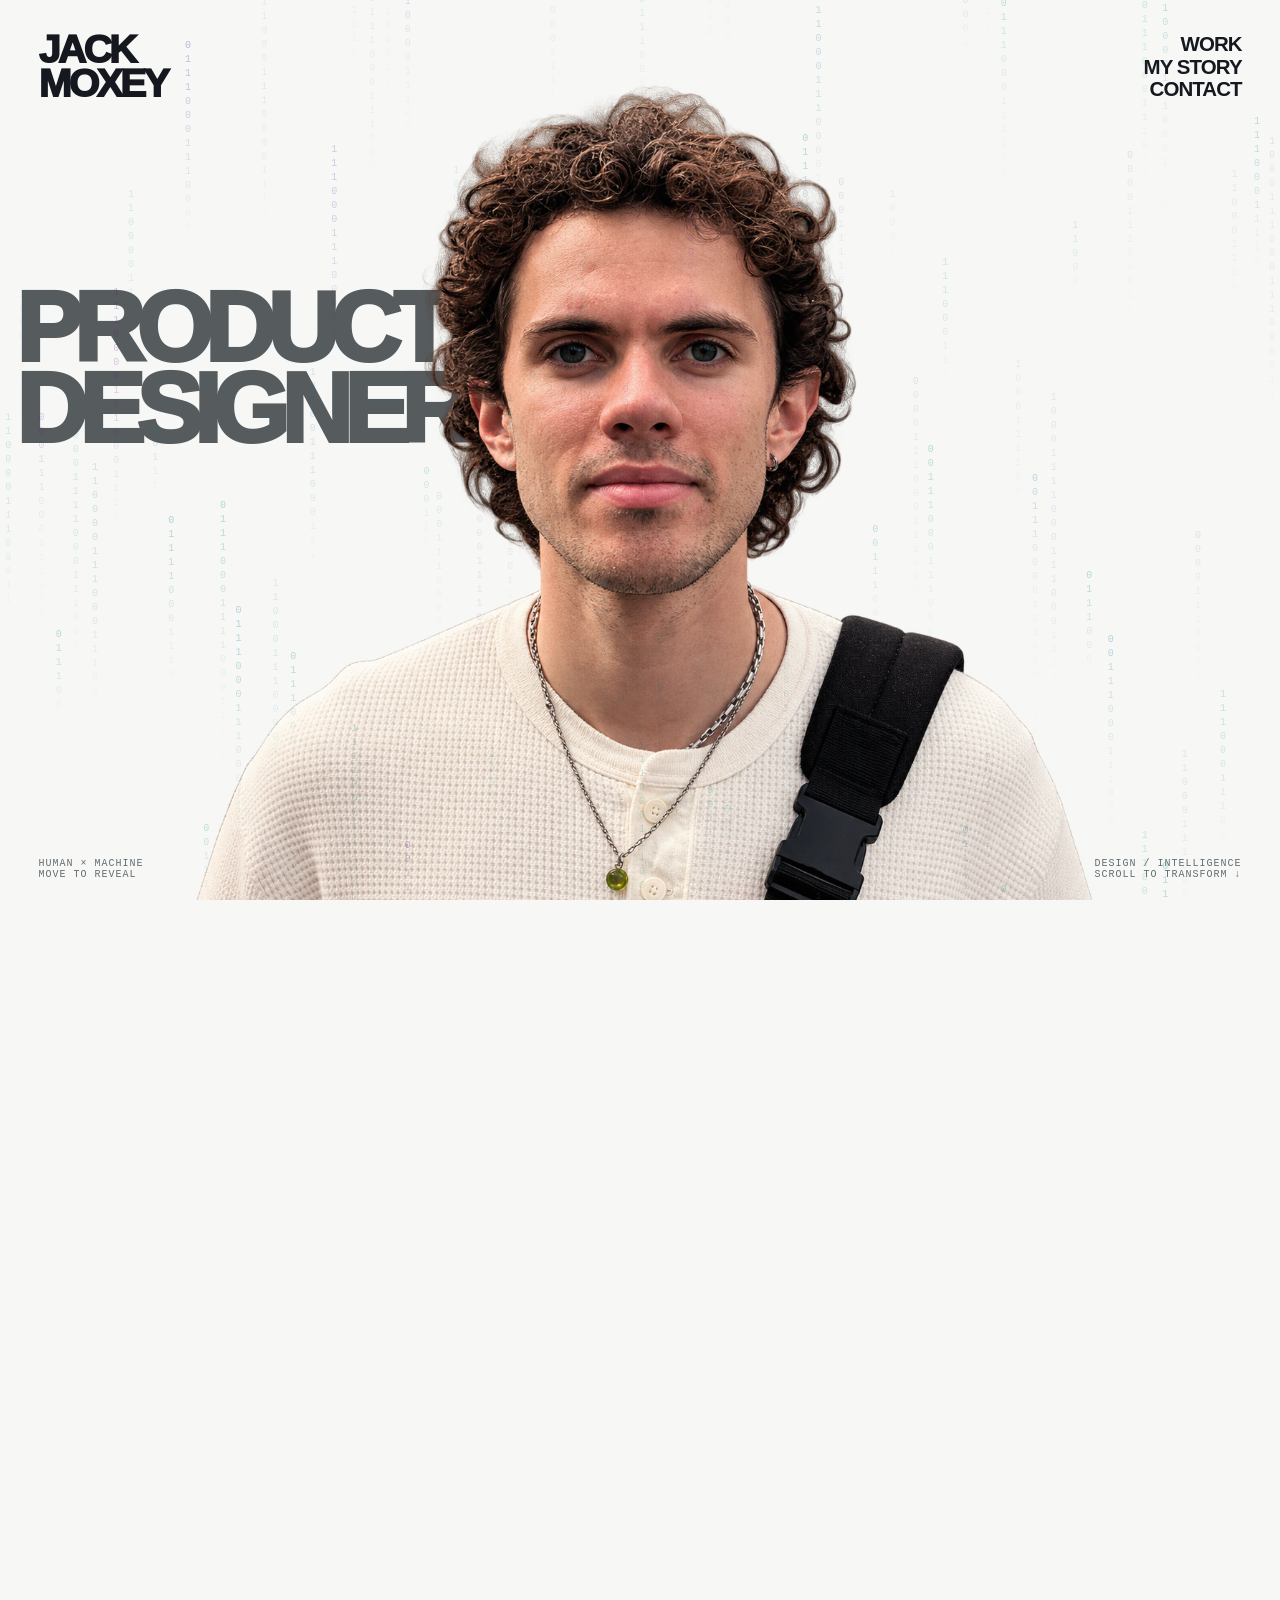
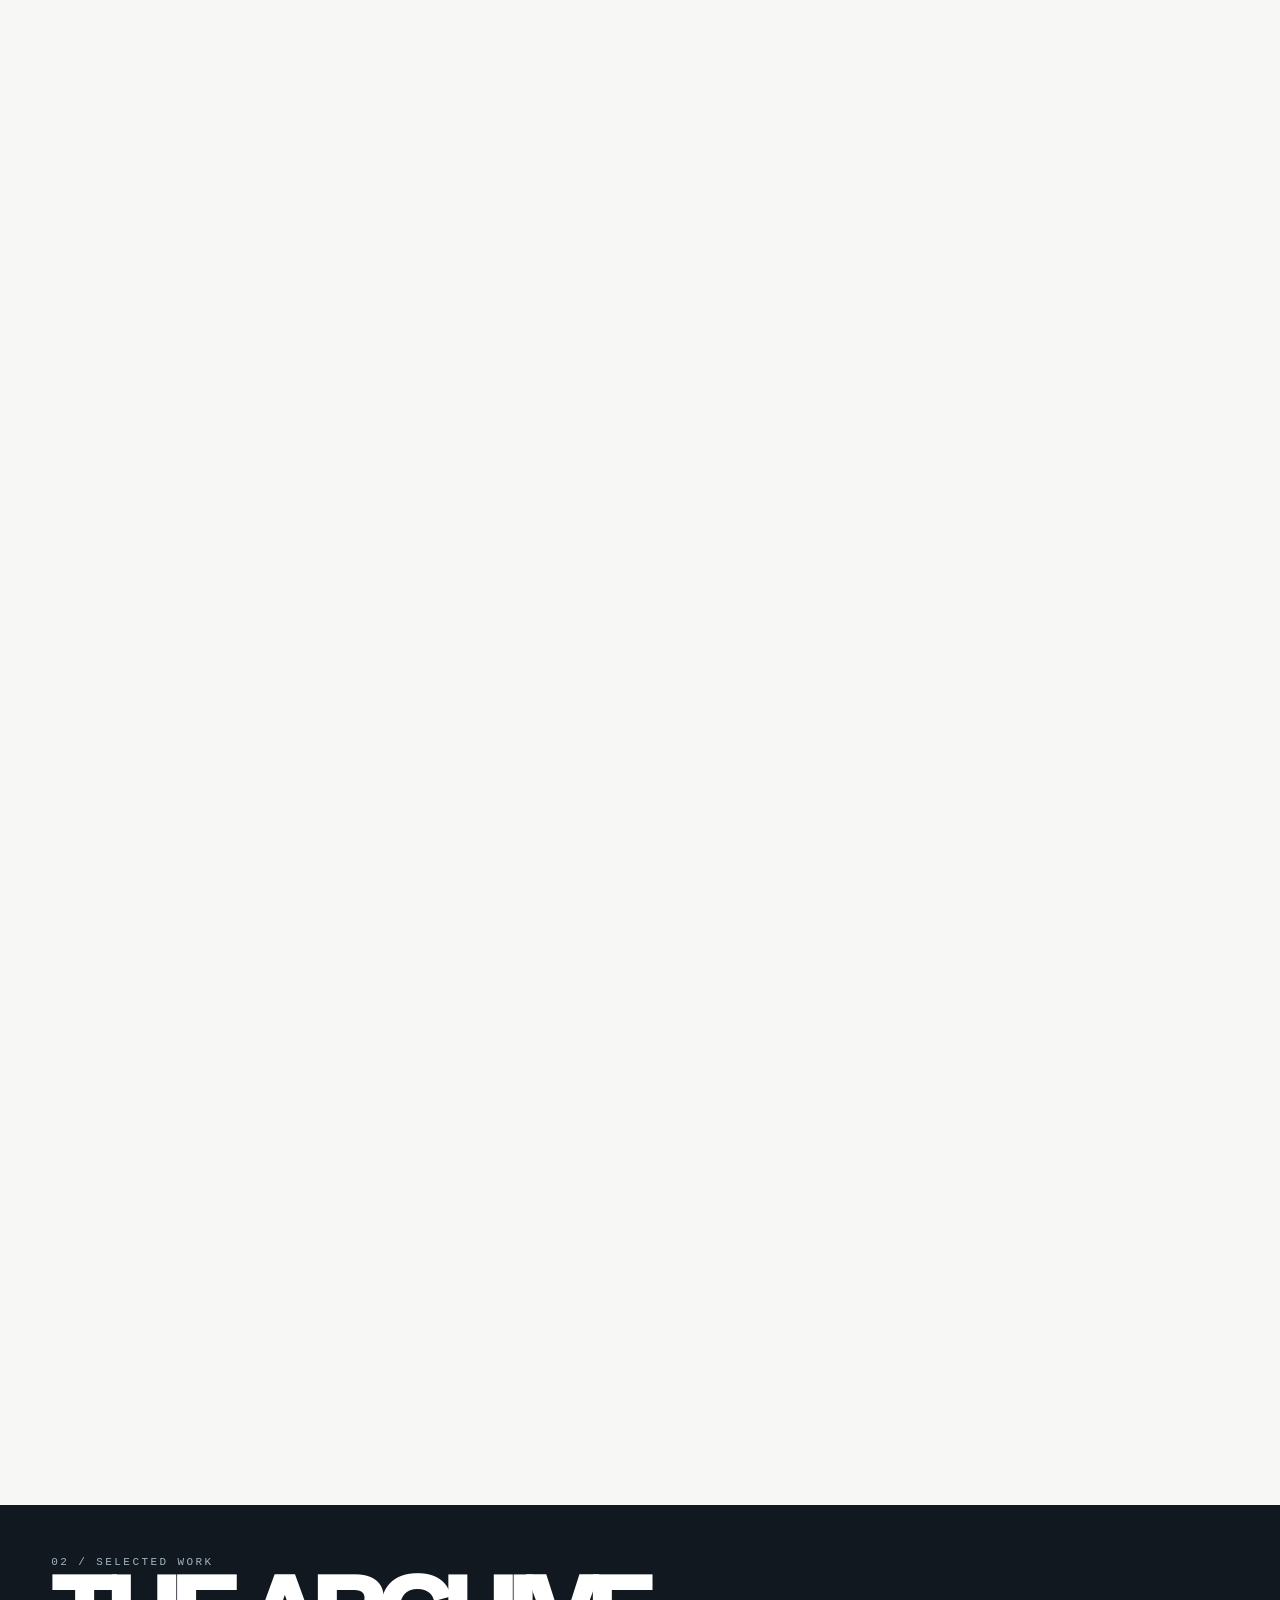
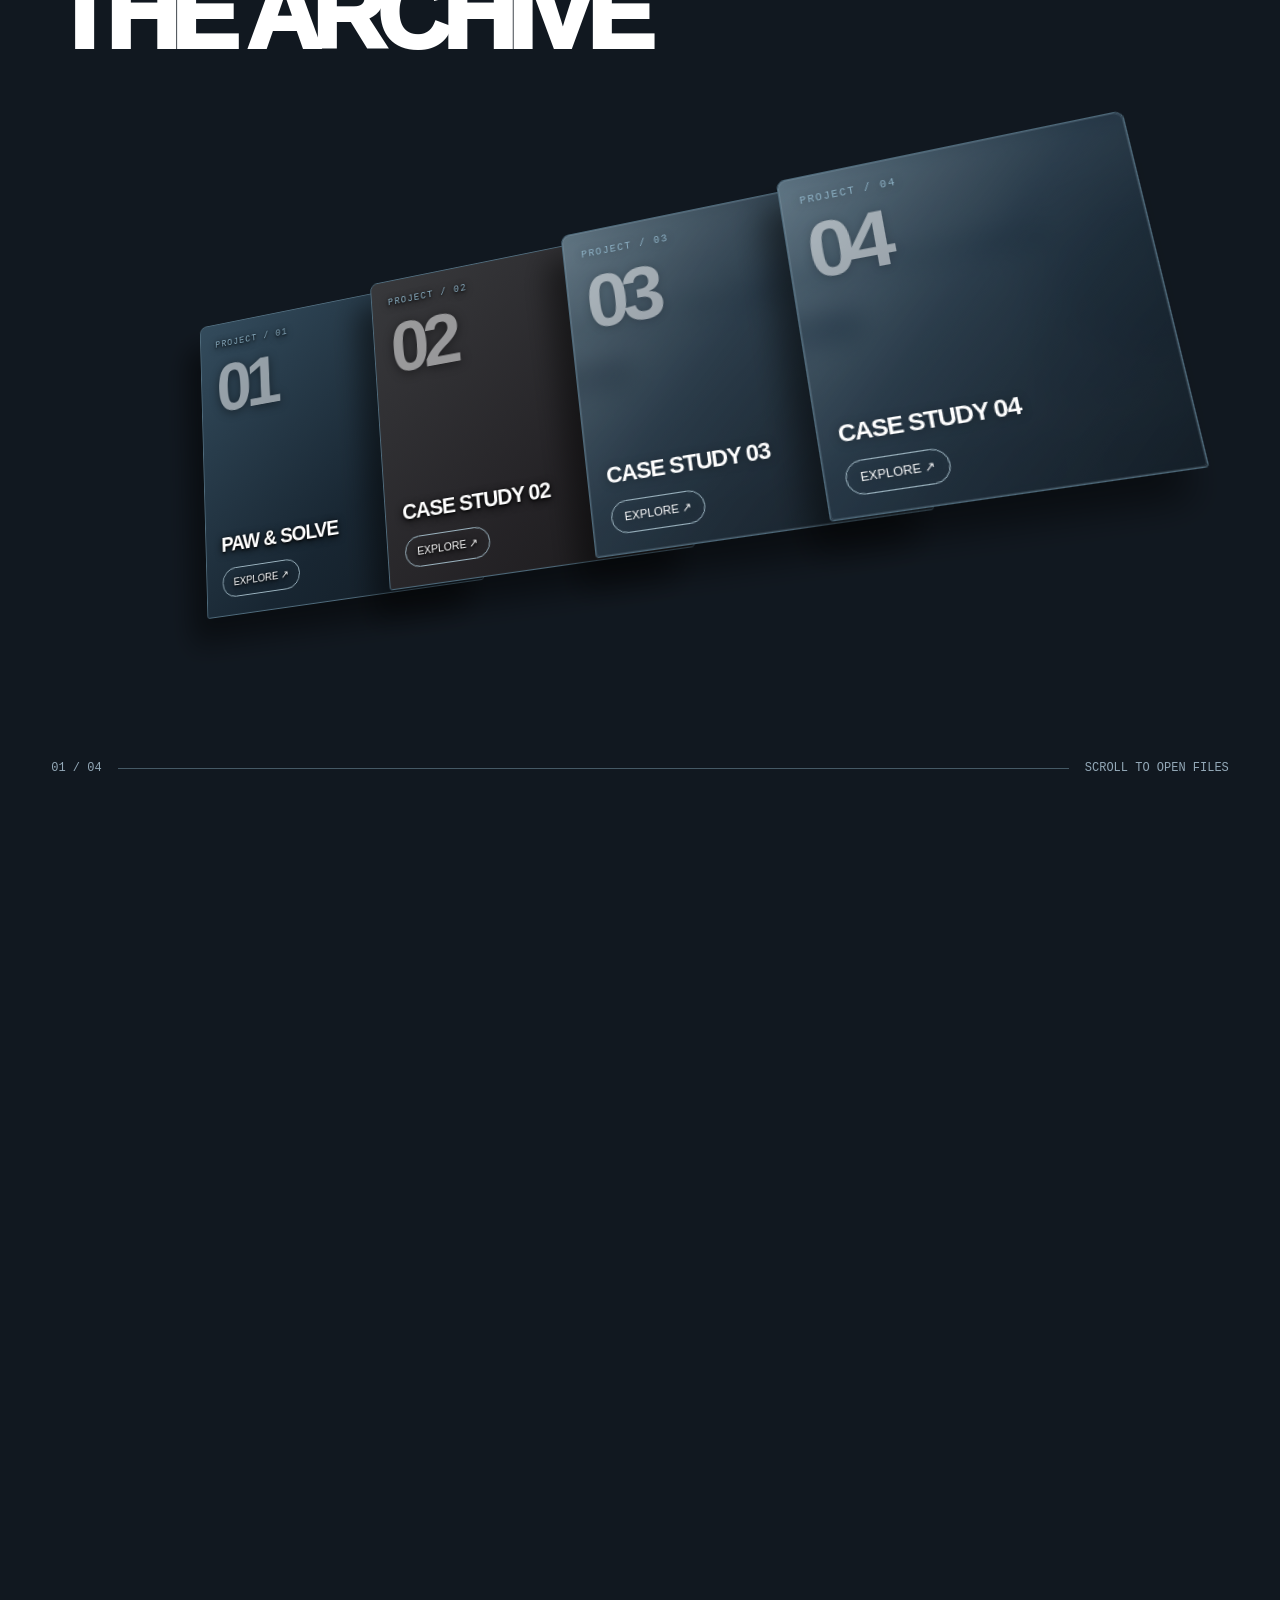
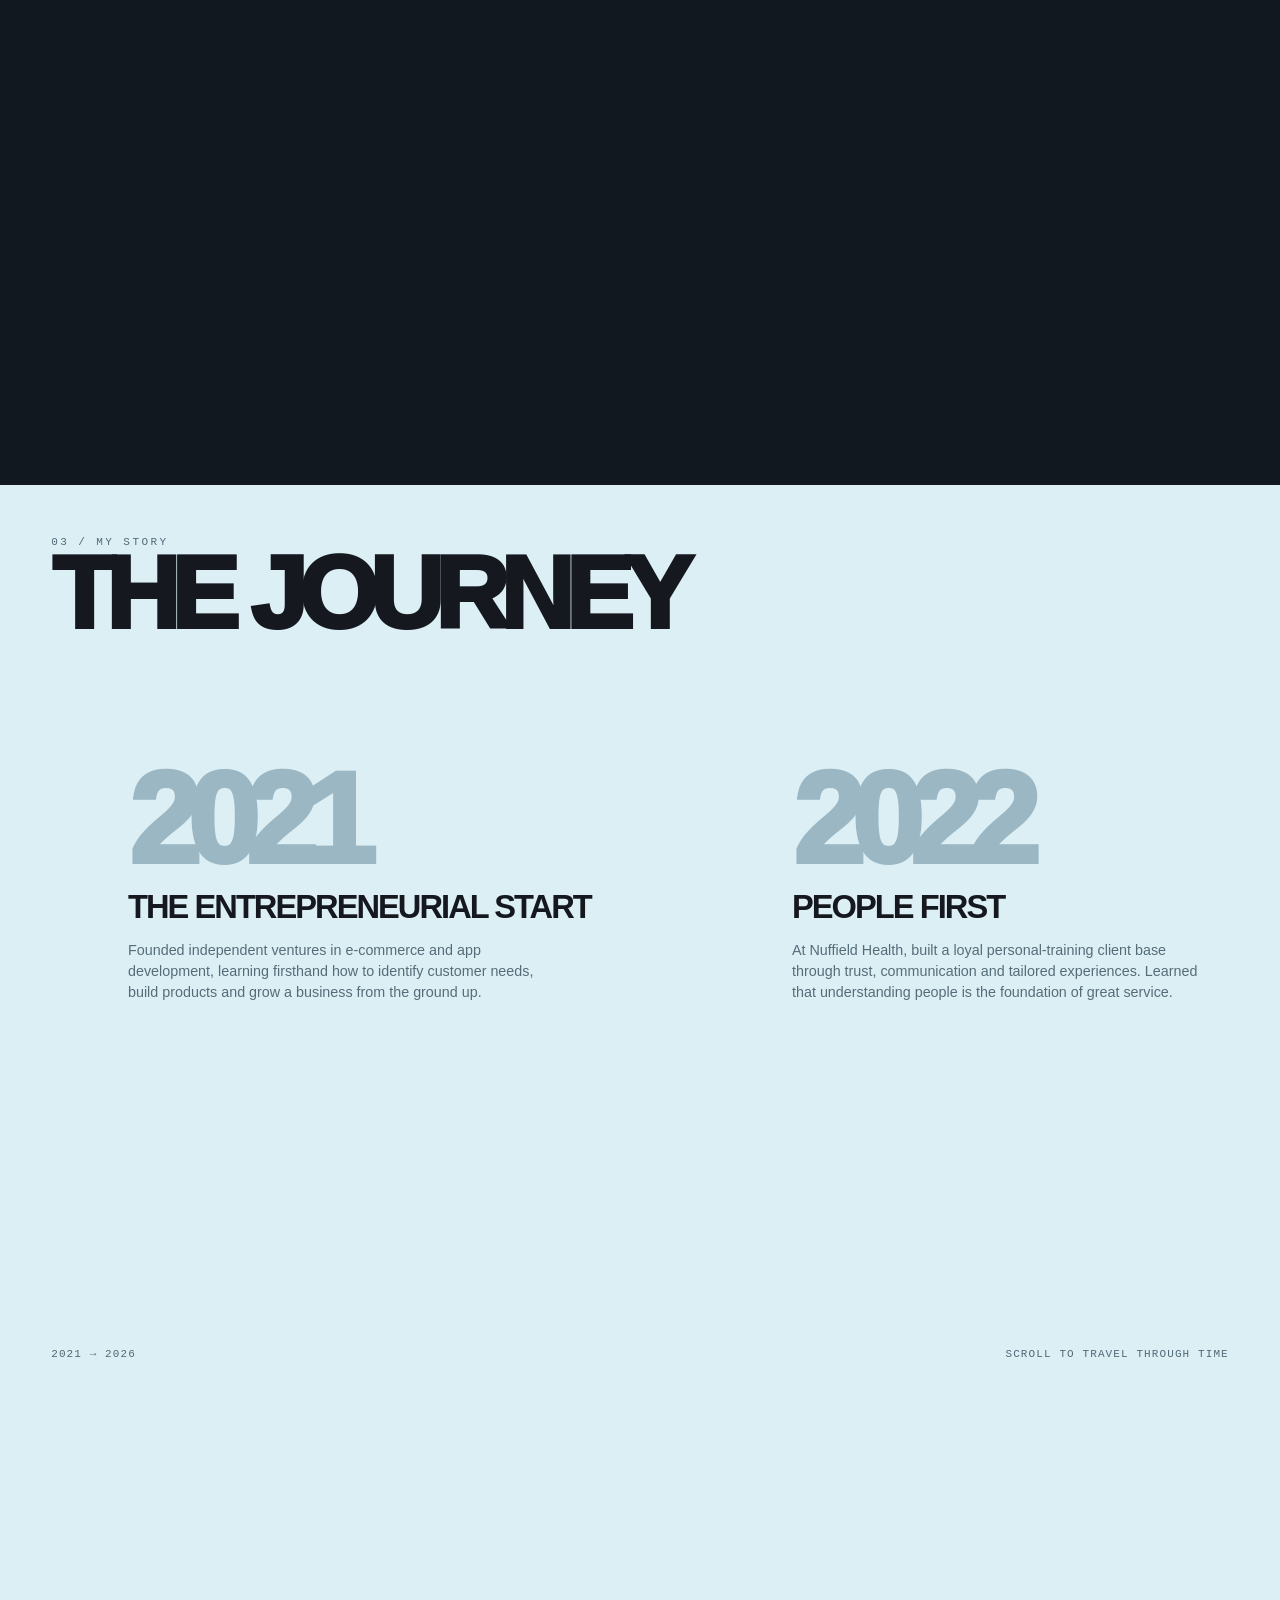
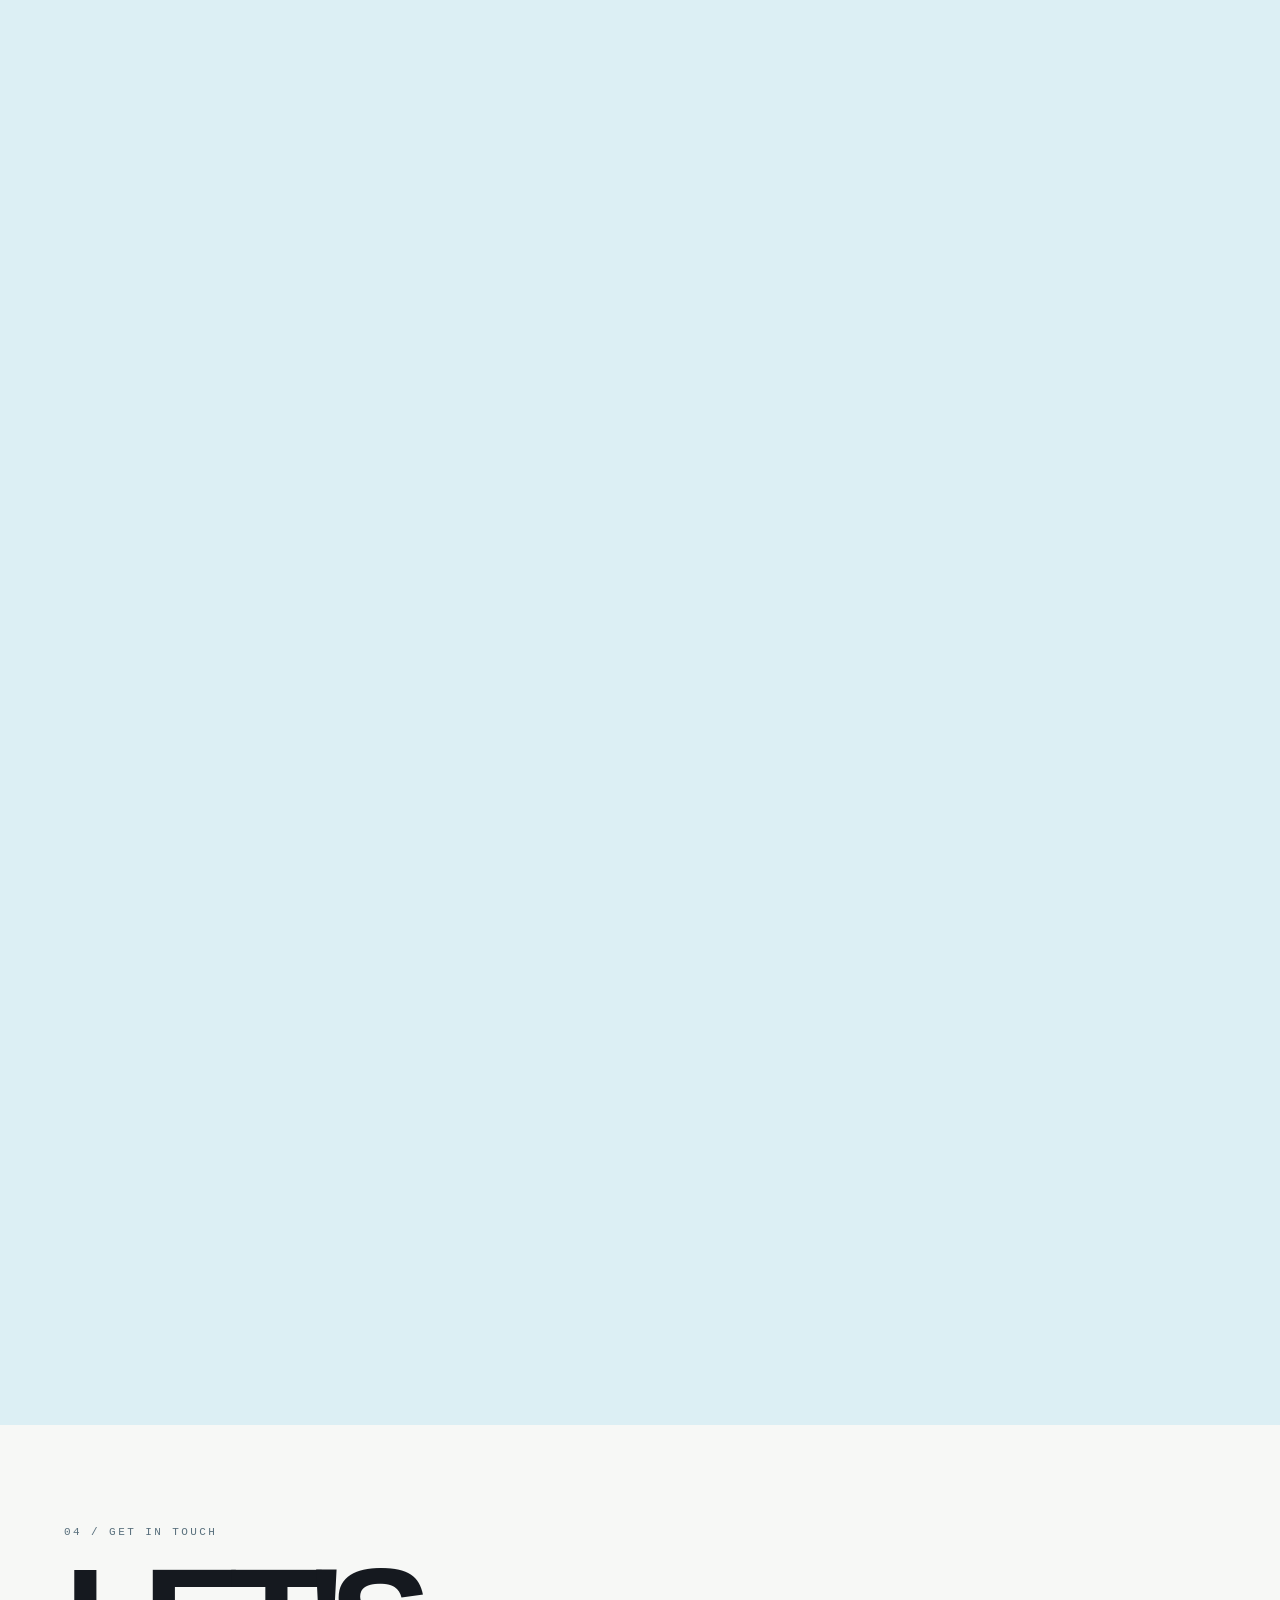
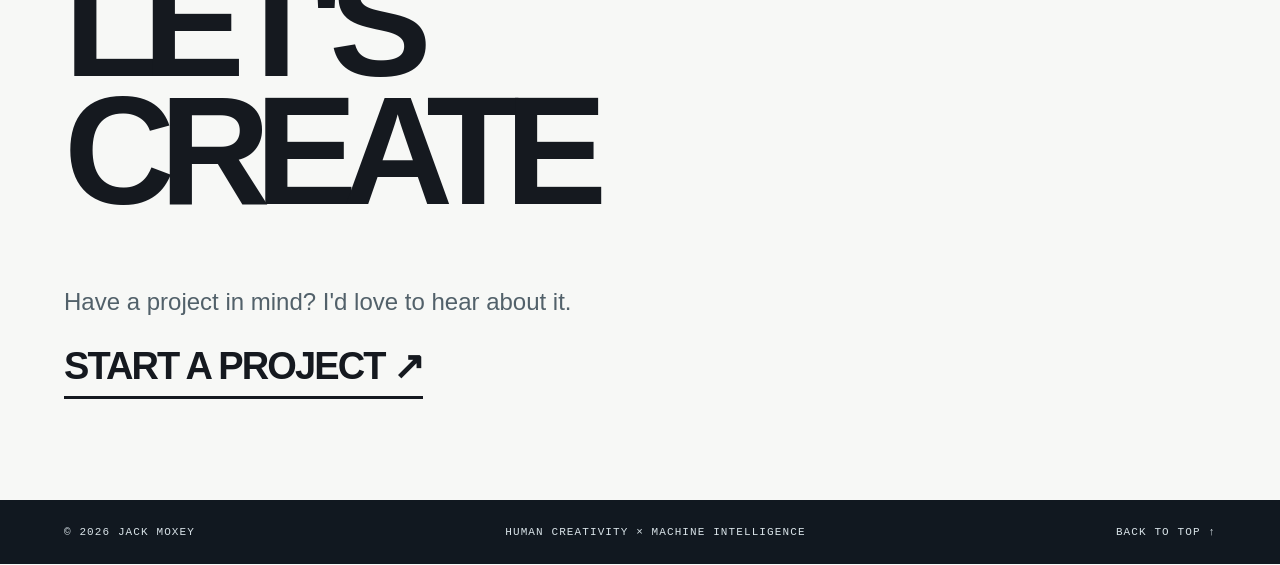
==== commit a5a4a356: "Update index.html" ====
--- a/index.html
+++ b/index.html
@@ -658,4 +658,7 @@
  requestAnimationFrame(frame);
 })();
 </script>
-</body></html>+    
+<script src="/guiding-tracker.js" defer></script>
+
+</body></html>
